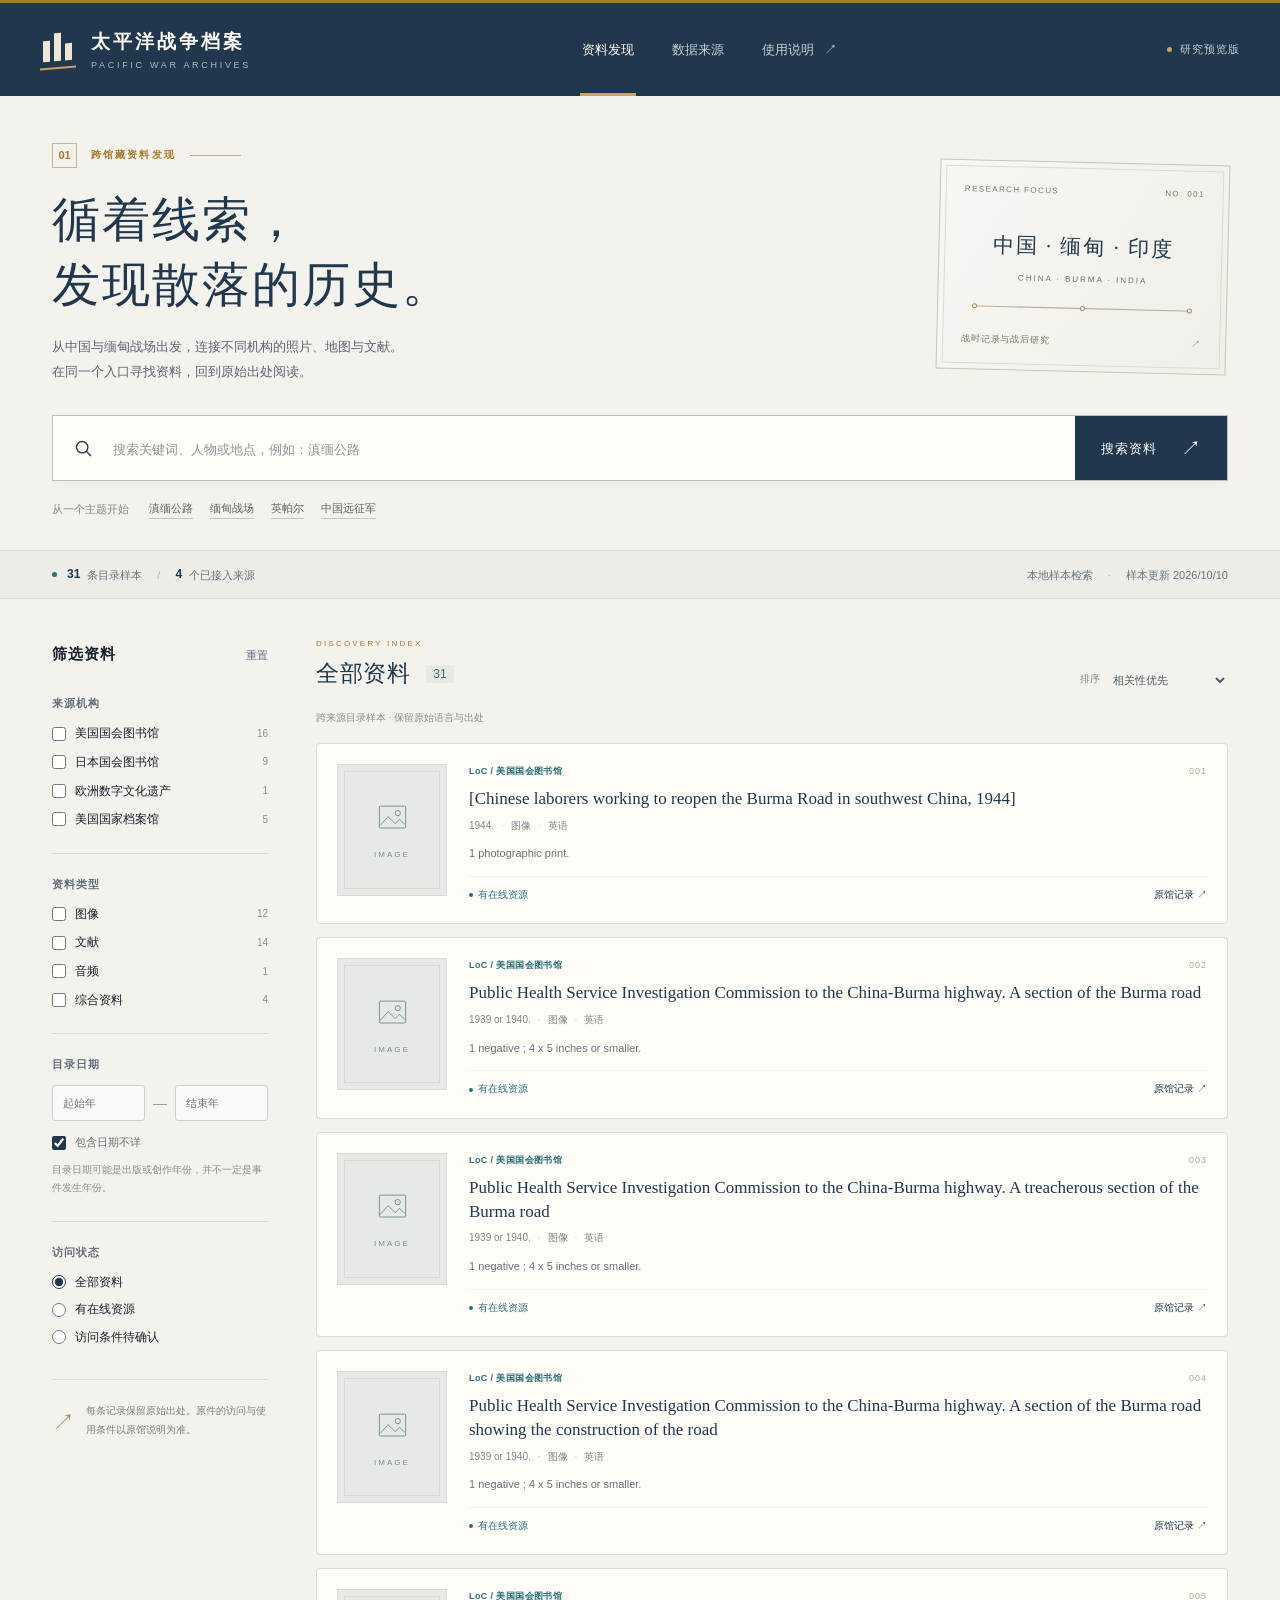
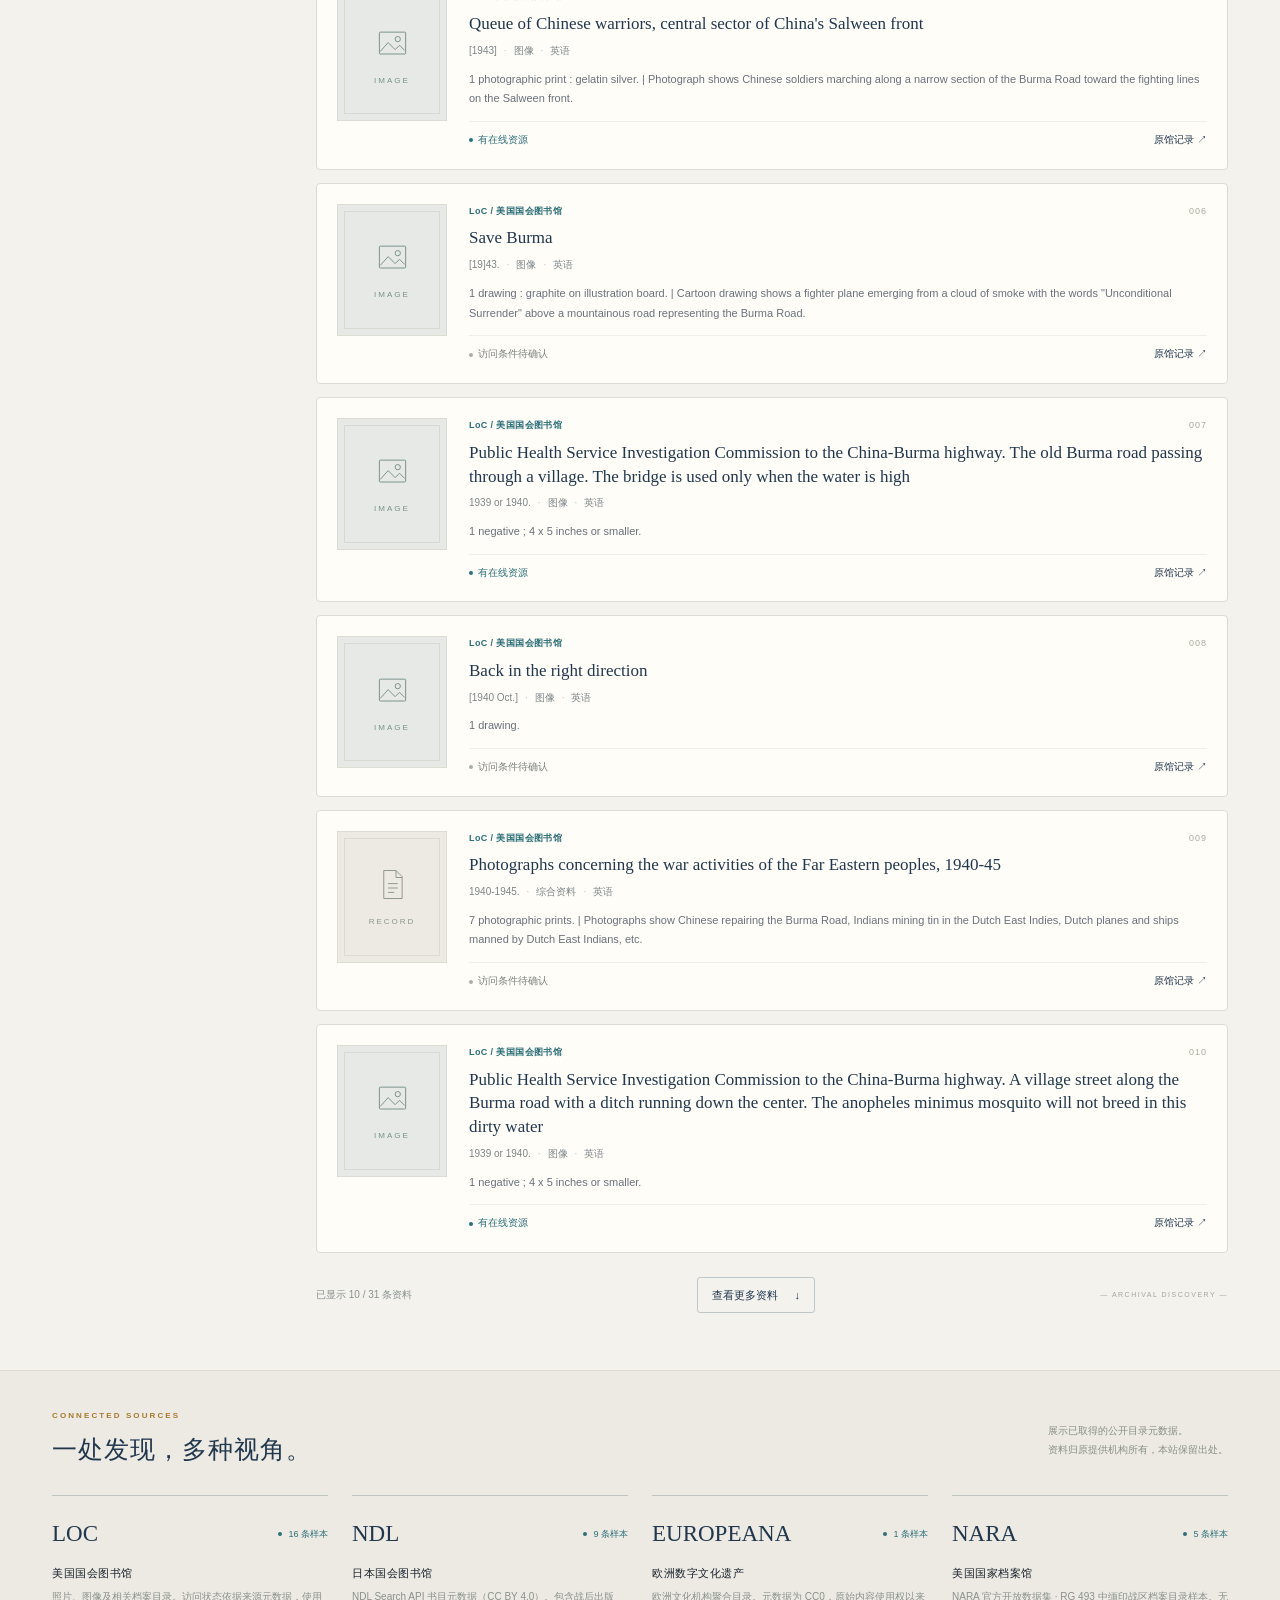
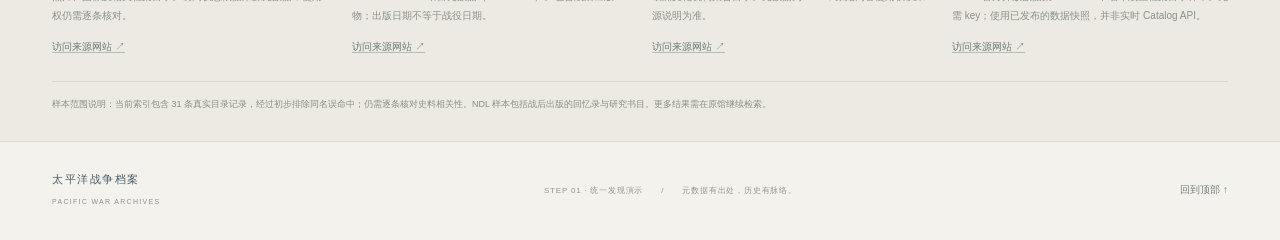
==== step1/site/index.html @ fc521e8d "Separate legacy step0 and unified discovery step1 apps" ====
<!doctype html>
<html lang="zh-CN">
<head>
  <meta charset="utf-8">
  <meta name="viewport" content="width=device-width, initial-scale=1">
  <meta name="color-scheme" content="light">
  <meta name="description" content="跨来源发现中国与缅甸战场的历史资料。检索真实目录样本，查看出处并前往原馆。">
  <meta name="referrer" content="no-referrer">
  <title>资料发现 · 太平洋战争档案</title>
  <link rel="icon" href="icon.svg" type="image/svg+xml">
  <link rel="stylesheet" href="styles.css">
  <script type="module" src="app.js"></script>
</head>
<body>
  <a class="skip-link" href="#results-heading">跳至检索结果</a>
  <header class="masthead">
    <div class="header-inner">
      <a class="brand" href="./" aria-label="太平洋战争档案首页">
        <span class="brand-mark" aria-hidden="true"><i></i><i></i><i></i></span>
        <span><strong>太平洋战争档案</strong><small>PACIFIC WAR ARCHIVES</small></span>
      </a>
      <nav aria-label="主导航">
        <a class="nav-active" href="#discover" aria-current="page">资料发现</a>
        <a href="#sources">数据来源</a>
        <button type="button" id="help-button">使用说明 <span aria-hidden="true">↗</span></button>
      </nav>
      <span class="edition"><span aria-hidden="true"></span>研究预览版</span>
    </div>
  </header>
  <main>
    <section class="intro wrap" id="discover" aria-labelledby="page-title">
      <div class="intro-top">
        <div class="intro-copy">
          <p class="eyebrow"><span class="section-number">01</span> 跨馆藏资料发现 <span class="eyebrow-line"></span></p>
          <h1 id="page-title">循着线索，<br>发现散落的历史。</h1>
          <p class="intro-description">从中国与缅甸战场出发，连接不同机构的照片、地图与文献。<br class="desktop-break">在同一个入口寻找资料，回到原始出处阅读。</p>
        </div>
        <div class="archive-note" aria-label="研究范围">
          <div class="note-top">RESEARCH FOCUS <span>NO. 001</span></div>
          <div class="note-title">中国 · 缅甸 · 印度</div>
          <div class="note-english">CHINA · BURMA · INDIA</div>
          <div class="note-rule"><span></span><span></span><span></span></div>
          <div class="note-bottom"><span>战时记录与战后研究</span><span aria-hidden="true">↗</span></div>
        </div>
      </div>
      <form class="search-form" id="search-form" role="search">
        <label class="sr-only" for="query">搜索资料</label>
        <span class="search-icon" aria-hidden="true"><svg viewBox="0 0 24 24"><circle cx="10.5" cy="10.5" r="6.5"/><path d="m15.5 15.5 5 5"/></svg></span>
        <input id="query" type="search" autocomplete="off" maxlength="240" placeholder="搜索关键词、人物或地点，例如：滇缅公路" aria-describedby="search-hint">
        <button class="primary-button" type="submit">搜索资料 <span aria-hidden="true">↗</span></button>
      </form>
      <div class="search-suggestions"><span id="search-hint">从一个主题开始</span><button type="button" data-query="滇缅公路">滇缅公路</button><button type="button" data-query="缅甸">缅甸战场</button><button type="button" data-query="英帕尔">英帕尔</button><button type="button" data-query="中国远征军">中国远征军</button></div>
    </section>
    <div class="collection-strip">
      <div class="wrap strip-inner"><p><span class="status-dot" aria-hidden="true"></span><strong id="sample-count">—</strong> 条目录样本 <span class="strip-divider">/</span> <strong id="source-count">—</strong> 个已接入来源</p><p class="strip-note">本地样本检索<span class="strip-divider">·</span><span id="updated-date">正在载入资料</span></p></div>
    </div>
    <section class="discovery-layout wrap" aria-label="资料检索">
      <button class="mobile-filter-button" id="filter-toggle" type="button" aria-expanded="false" aria-controls="filters">筛选资料 <span aria-hidden="true">＋</span></button>
      <aside class="filters" id="filters" aria-label="筛选资料">
        <div class="filter-heading"><h2>筛选资料</h2><button type="button" id="reset-filters">重置</button></div>
        <fieldset><legend>来源机构</legend><div id="source-filters" class="checkbox-list"></div></fieldset>
        <fieldset><legend>资料类型</legend><div id="type-filters" class="checkbox-list"></div></fieldset>
        <fieldset><legend>目录日期</legend><div class="year-range"><label><span class="sr-only">起始年份</span><input type="number" id="start-year" placeholder="起始年" min="1000" max="2100" aria-label="起始年份"></label><span aria-hidden="true">—</span><label><span class="sr-only">结束年份</span><input type="number" id="end-year" placeholder="结束年" min="1000" max="2100" aria-label="结束年份"></label></div><p id="date-error" class="field-error" role="alert" hidden></p><label class="check-row unknown-date"><input type="checkbox" id="unknown-dates" checked><span>包含日期不详</span></label><p class="filter-hint">目录日期可能是出版或创作年份，并不一定是事件发生年份。</p></fieldset>
        <fieldset><legend>访问状态</legend><label class="check-row"><input type="radio" name="access" value="all" checked><span>全部资料</span></label><label class="check-row"><input type="radio" name="access" value="online"><span>有在线资源</span></label><label class="check-row"><input type="radio" name="access" value="unverified"><span>访问条件待确认</span></label></fieldset>
        <div class="filter-footnote"><span aria-hidden="true">↗</span><p>每条记录保留原始出处。原件的访问与使用条件以原馆说明为准。</p></div>
      </aside>
      <div class="results-area">
        <div class="results-toolbar"><div><p class="small-label">DISCOVERY INDEX</p><h2 id="results-heading" tabindex="-1">全部资料 <span id="result-count">—</span></h2></div><label class="sort-control">排序<select id="sort"><option value="relevance">相关性优先</option><option value="newest">目录日期：由新到旧</option><option value="oldest">目录日期：由旧到新</option></select></label></div>
        <p class="expansion-note" id="expansion-note" hidden></p>
        <div id="active-filters" class="active-filters" aria-label="当前筛选条件"></div>
        <p class="results-context">跨来源目录样本 · 保留原始语言与出处</p>
        <p class="sr-only" id="result-announcement" aria-live="polite" aria-atomic="true"></p>
        <div id="results" class="results-list" aria-busy="true"><div class="loading-state"><span class="loading-line"></span><p>正在整理目录索引…</p></div></div>
        <div id="empty-state" class="empty-state" hidden><span class="empty-icon" aria-hidden="true">⌕</span><h3>暂时没有找到匹配的资料</h3><p>试试更宽泛的关键词，或减少筛选条件。<br>这里检索的是演示样本，不代表原馆没有相关资料。</p><button type="button" class="secondary-button" id="clear-all">清除搜索与筛选</button></div>
        <div id="error-state" class="empty-state" hidden><h3>目录样本暂时无法载入</h3><p>请使用项目的本地启动命令打开页面，并检查样本文件是否生成。</p><button type="button" class="secondary-button" id="retry-button">重新载入</button></div>
        <div class="results-bottom" id="results-bottom" hidden><span id="shown-count"></span><button type="button" id="load-more" class="secondary-button" hidden>查看更多资料 <span aria-hidden="true">↓</span></button><span class="index-end" aria-hidden="true">— ARCHIVAL DISCOVERY —</span></div>
      </div>
    </section>
    <section class="sources-section" id="sources" aria-labelledby="sources-heading"><div class="wrap"><div class="sources-title"><div><p class="eyebrow">CONNECTED SOURCES</p><h2 id="sources-heading">一处发现，多种视角。</h2></div><p>展示已取得的公开目录元数据。<br>资料归原提供机构所有，本站保留出处。</p></div><div id="source-cards" class="source-cards"></div><p id="scope-note" class="scope-note"></p></div></section>
  </main>
  <footer class="wrap footer"><div><strong>太平洋战争档案</strong><span>PACIFIC WAR ARCHIVES</span></div><p>STEP 01 · 统一发现演示 <span aria-hidden="true">/</span> 元数据有出处，历史有脉络。</p><a href="#discover">回到顶部 ↑</a></footer>
  <dialog id="detail-dialog" aria-labelledby="detail-title"><div class="dialog-top"><span>CATALOGUE RECORD <span class="dialog-divider">/</span> 资料详情</span><button type="button" class="icon-button" id="close-detail" aria-label="关闭资料详情">×</button></div><div id="detail-content" class="detail-content"></div></dialog>
  <dialog id="help-dialog" aria-labelledby="help-title"><div class="dialog-top"><span>RESEARCH GUIDE <span class="dialog-divider">/</span> 使用说明</span><button type="button" class="icon-button" id="close-help" aria-label="关闭使用说明">×</button></div><div class="detail-content help-content"><p class="eyebrow">从关键词到原始出处</p><h2 id="help-title">如何使用资料发现</h2><ol><li><strong>输入线索</strong><p>搜索标题、地点或人物。预设主题支持中英日检索词扩展，具体使用的词会显示在结果上方。</p></li><li><strong>缩小范围</strong><p>组合选择来源、资料类型、目录日期与访问状态。日期筛选针对目录记录，不自动判断战役发生年份。</p></li><li><strong>核对原始出处</strong><p>打开记录查看原始描述，再前往原馆确认内容、访问条件和使用许可。</p></li></ol><div class="detail-note">当前搜索本地已导入的真实样本，不是全馆藏实时检索。关键词命中不等于史料相关性已经确认；书目记录也不等于在线全文。</div></div></dialog>
  <noscript><div class="noscript-note">请启用 JavaScript 以检索本地目录样本。</div></noscript>
</body>
</html>
---- step1/site/styles.css ----
:root{--paper:#f4f2ed;--surface:#fffdf8;--ink:#17202a;--muted:#627081;--navy:#21374d;--navy-deep:#192c3d;--brass:#a8792e;--teal:#2b6f78;--line:#d8dee5;--warm-line:#dedbd3;--soft:#eae7df;--serif:"Iowan Old Style","Palatino Linotype","Noto Serif SC","Songti SC",Georgia,serif;--sans:"Avenir Next","Segoe UI","PingFang SC","Noto Sans SC",sans-serif}
*{box-sizing:border-box}html{scroll-behavior:smooth;scroll-padding-top:30px}body{margin:0;background:var(--paper);color:var(--ink);font:14px/1.65 var(--sans);-webkit-font-smoothing:antialiased}button,input,select{font:inherit}button,a,input,select{-webkit-tap-highlight-color:transparent}button{cursor:pointer}a{color:inherit}button:disabled{cursor:wait;opacity:.6}button{border:0}a,button,input,select{outline-offset:4px}a:focus-visible,button:focus-visible,input:focus-visible,select:focus-visible{outline:2px solid var(--teal)}[hidden]{display:none!important}.wrap{width:min(1200px,calc(100% - 104px));margin-inline:auto}.sr-only{position:absolute;width:1px;height:1px;padding:0;margin:-1px;overflow:hidden;clip:rect(0,0,0,0);white-space:nowrap;border:0}.skip-link{position:fixed;top:-80px;left:20px;z-index:100;padding:12px;background:var(--surface)}.skip-link:focus{top:10px}
.masthead{background:var(--navy);color:var(--surface);border-top:3px solid var(--brass)}.header-inner{min-height:93px;width:min(1360px,calc(100% - 80px));margin:auto;display:flex;align-items:center;justify-content:space-between;gap:40px}.brand{display:flex;align-items:center;gap:15px;text-decoration:none;flex-shrink:0}.brand strong{font-size:19px;letter-spacing:3px;font-weight:600;display:block}.brand small{font-size:9px;letter-spacing:2.7px;display:block;opacity:.65;margin-top:1px}.brand-mark{width:36px;height:38px;display:flex;align-items:flex-end;gap:4px;border-bottom:2px solid #c9a162;padding:0 3px 6px;transform:skewY(-5deg)}.brand-mark i{width:7px;background:#eee7d8;height:21px}.brand-mark i:nth-child(2){height:28px}.brand-mark i:last-child{height:17px}nav{display:flex;gap:34px;height:93px;align-items:center}nav a,nav button{background:none;text-decoration:none;color:#c6ced5;height:100%;display:flex;align-items:center;gap:10px;font-size:13px;position:relative;padding:0 2px}nav a:hover,nav button:hover{color:white}nav .nav-active{color:#fff8e9}nav .nav-active:after{position:absolute;bottom:0;left:0;right:0;height:3px;background:#c7a36c;content:""}.edition{font-size:11px;color:#c4cdd3;letter-spacing:1px;display:flex;align-items:center;gap:8px}.edition>span{width:5px;height:5px;border-radius:50%;background:#c7a36c}
.intro{padding-top:47px;padding-bottom:31px}.intro-top{display:grid;grid-template-columns:1fr 290px;gap:64px;align-items:center}.eyebrow{color:var(--brass);font-size:10px;font-weight:600;letter-spacing:2.1px;margin:0 0 20px;display:flex;align-items:center;gap:14px}.section-number{font-size:11px;letter-spacing:0;border:1px solid #c5b591;width:25px;height:25px;display:grid;place-items:center}.eyebrow-line{width:51px;height:1px;background:#bbae90}h1{font-family:var(--serif);font-weight:500;font-size:48px;line-height:1.35;letter-spacing:2px;color:var(--navy);margin:0 0 16px}.intro-description{color:#596674;font-size:13px;line-height:1.95;margin:0}.archive-note{border:1px solid #c8c4b9;padding:22px 24px;background:linear-gradient(120deg,rgba(255,255,255,.34),rgba(234,231,223,.3));position:relative;transform:rotate(1.4deg);margin-top:7px}.archive-note:after{content:"";position:absolute;inset:5px;border:1px solid #ded9cf;pointer-events:none}.note-top,.note-bottom{display:flex;justify-content:space-between;gap:16px;color:#7c7669;font-size:8px;letter-spacing:1.4px}.note-title{font-family:var(--serif);font-size:21px;color:var(--navy);text-align:center;letter-spacing:2px;margin-top:32px}.note-english{text-align:center;font-size:8px;letter-spacing:2px;color:var(--muted);margin-top:8px}.note-rule{display:flex;justify-content:space-between;align-items:center;margin:22px 10px 25px;height:1px;background:#b9ae93}.note-rule span{width:5px;height:5px;border-radius:50%;background:var(--paper);border:1px solid #a68b5f}.note-bottom{letter-spacing:.8px;font-size:9px}
.search-form{display:flex;align-items:center;background:var(--surface);border:1px solid #b8bfc3;box-shadow:0 4px 10px #21374d05;margin-top:31px;min-height:66px;position:relative}.search-form:focus-within{border-color:var(--teal);box-shadow:0 0 0 2px #2b6f781a}.search-icon{width:60px;display:grid;place-items:center;color:var(--navy);flex-shrink:0}.search-icon svg{width:21px;fill:none;stroke:currentColor;stroke-width:1.5}.search-form input{min-width:0;flex:1;border:none;background:none;outline:none!important;height:64px;font-size:15px;color:var(--navy);padding:0 12px 0 0}.search-form input::placeholder{color:#8c9399;font-size:13px}.primary-button{background:var(--navy);color:white;align-self:stretch;min-width:152px;display:flex;justify-content:center;gap:24px;align-items:center;font-size:13px;letter-spacing:1px}.primary-button:hover{background:#2b4a62}.primary-button>span{font-size:20px;font-weight:300}.search-suggestions{display:flex;align-items:center;gap:17px;flex-wrap:wrap;margin-top:17px;font-size:11px}.search-suggestions>span{color:#83877e;margin-right:3px}.search-suggestions button{padding:1px 0;background:none;color:#5d665f;border-bottom:1px solid #c4c7be}.search-suggestions button:hover{color:var(--navy);border-color:var(--brass)}.collection-strip{border-block:1px solid var(--warm-line);background:#eeece6}.strip-inner{display:flex;justify-content:space-between;gap:24px;align-items:center;min-height:47px;color:#69747d;font-size:11px}.strip-inner p{margin:0;display:flex;align-items:center;gap:7px}.strip-inner strong{color:var(--navy);font-size:12px;font-weight:600}.strip-divider{opacity:.45;margin-inline:8px}.status-dot{height:5px;width:5px;border-radius:50%;background:var(--teal);margin-right:3px}
.discovery-layout{display:grid;grid-template-columns:216px minmax(0,1fr);gap:48px;padding-top:38px;padding-bottom:57px;align-items:start}.filter-heading{display:flex;justify-content:space-between;align-items:center;margin:5px 0 27px}.filter-heading h2{font-size:15px;letter-spacing:1px;font-weight:600;margin:0}.filter-heading button{font-size:11px;color:var(--muted);background:none;padding:3px 0}.filter-heading button:hover{color:var(--navy);text-decoration:underline}fieldset{border:0;padding:0 0 24px;margin:0 0 21px;border-bottom:1px solid var(--warm-line);min-width:0}legend{font-size:11px;letter-spacing:1px;color:#646f7a;font-weight:600;padding:0 0 12px}.checkbox-list{display:grid;gap:10px}.check-row{display:flex;align-items:center;gap:9px;font-size:12px;cursor:pointer;line-height:1.55;margin:0 0 9px}.checkbox-list .check-row{margin:0}.check-row input{accent-color:var(--navy);width:14px;height:14px;flex-shrink:0;margin:0}.check-row>span:not(.facet-count){flex:1}.facet-count{font-size:10px;color:#84909a;font-variant-numeric:tabular-nums}.year-range{display:flex;align-items:center;gap:8px;color:#9a9d9b}.year-range label{min-width:0;flex:1}.year-range input{width:100%;border:1px solid #cbd0d2;background:#faf9f5;border-radius:3px;padding:8px 5px 8px 10px;font-size:11px;color:var(--navy);appearance:textfield}.year-range input::-webkit-inner-spin-button{appearance:none}.filter-hint{font-size:10px;color:#8a8e8d;line-height:1.8;margin:9px 0 0}.unknown-date{margin-top:13px;font-size:11px;color:#63717a}.field-error{color:#a24233;font-size:11px;margin:7px 0}.filter-footnote{display:flex;gap:11px;align-items:start;color:#7a827e;font-size:10px;line-height:1.9}.filter-footnote>span{font-size:23px;color:#a59476}.filter-footnote p{margin:0}.mobile-filter-button{display:none}.results-toolbar{display:flex;justify-content:space-between;align-items:end;gap:20px;margin-bottom:17px}.small-label{font-size:8px;letter-spacing:2.2px;color:var(--brass);margin:0 0 4px}.results-toolbar h2{font-size:23px;font-family:var(--serif);font-weight:500;letter-spacing:.7px;color:var(--navy);margin:0}.results-toolbar h2 span{font-size:12px;background:#e6e9e6;color:#4d6263;border-radius:3px;padding:2px 7px;margin-left:9px;font-family:var(--sans);vertical-align:middle;letter-spacing:0}.sort-control{display:flex;align-items:center;gap:9px;color:#7f8587;font-size:10px;white-space:nowrap;padding-bottom:3px}.sort-control select{background:transparent;border:0;color:#4d5c6a;font-size:11px;max-width:175px;padding:3px 0}.results-context{margin:0 0 17px;font-size:10px;color:#878d8e}.expansion-note{background:#e8eeeb;color:#486763;padding:9px 12px;font-size:11px;border-left:2px solid #69897c;margin:2px 0 13px;overflow-wrap:anywhere}.active-filters{display:flex;gap:7px;flex-wrap:wrap;margin:0}.active-filters:not(:empty){margin-bottom:13px}.filter-chip{display:flex;align-items:center;gap:8px;background:#e6e9e6;color:#4c6766;border:1px solid #d3ded7;font-size:10px;padding:3px 8px;border-radius:3px}.filter-chip:hover{border-color:var(--teal)}
.results-list{display:grid;gap:13px}.record-card{display:grid;grid-template-columns:110px minmax(0,1fr);gap:22px;border:1px solid var(--warm-line);background:var(--surface);padding:20px;transition:border-color .15s,box-shadow .15s;border-radius:4px}.record-card:hover{border-color:#aeb9bd;box-shadow:0 3px 12px #21374d07}.record-visual{height:132px;width:110px;background:#eceae3;position:relative;display:flex;flex-direction:column;align-items:center;justify-content:center;gap:11px;color:#8d968e;border:1px solid #dddcd3;align-self:start;overflow:hidden}.record-visual:before{content:"";position:absolute;inset:6px;border:1px solid #cbcfc58a;pointer-events:none}.record-visual svg{width:35px;height:39px;stroke:currentColor;stroke-width:1.1;fill:none}.record-visual span{font-size:8px;letter-spacing:2px}.record-visual.photo{background:#e6e9e6;color:#78918c}.record-visual.sound{background:#ece5d8;color:#9d8a66}.record-visual.map{background:#e7e8df;color:#89936c}.record-top{display:flex;justify-content:space-between;align-items:center;gap:12px;font-size:9px;margin-bottom:8px}.record-source{color:var(--teal);font-weight:600;letter-spacing:.4px}.record-number{color:#aaa99d;letter-spacing:1px;font-variant-numeric:tabular-nums;font-size:9px}.record-title{font-size:17px;font-family:var(--serif);line-height:1.4;color:var(--navy);font-weight:500;margin:0 0 7px;overflow-wrap:anywhere}.record-title button{color:inherit;background:none;text-align:left;padding:0;font:inherit;line-height:inherit}.record-title button:hover{text-decoration:underline;text-decoration-color:#c6aa74;text-underline-offset:4px}.record-meta{display:flex;flex-wrap:wrap;gap:7px;align-items:center;color:#7d8588;font-size:10px}.record-meta .meta-dot{opacity:.45}.record-description{font-size:11px;color:#69717b;line-height:1.8;margin:10px 0 12px;display:-webkit-box;-webkit-line-clamp:2;-webkit-box-orient:vertical;overflow:hidden;overflow-wrap:anywhere}.record-bottom{display:flex;justify-content:space-between;align-items:center;gap:12px;border-top:1px solid #efeee8;padding-top:10px;font-size:10px}.access-badge{display:flex;align-items:center;gap:5px;color:#7c827d}.access-badge:before{width:4px;height:4px;border-radius:50%;background:#a9afa8;content:""}.access-badge.online{color:var(--teal)}.access-badge.online:before{background:var(--teal)}.record-link{color:var(--navy);text-decoration:none;font-size:10px;white-space:nowrap}.record-link span{color:var(--brass);font-size:15px;margin-left:9px}.record-link:hover{text-decoration:underline}.results-bottom{display:flex;align-items:center;justify-content:space-between;gap:14px;margin-top:24px;color:#88928f;font-size:10px}.index-end{font-size:7px;letter-spacing:1.5px;color:#a2a69d}.secondary-button{border:1px solid #bec7c9;background:transparent;color:var(--navy);padding:8px 14px;font-size:11px;border-radius:3px}.secondary-button:hover{background:#e9ede8}.secondary-button span{margin-left:13px}.empty-state{text-align:center;padding:60px 16px;background:#eeede7;border:1px dashed #c5cac4;border-radius:4px}.empty-state h3{color:var(--navy);font-weight:500;font-size:18px;margin:10px 0}.empty-state p{font-size:12px;color:#7b8487;margin:0 0 22px;line-height:1.9}.empty-icon{font-size:48px;color:#aeb7ac}.loading-state{padding:70px 20px;text-align:center;color:#8b9292;font-size:12px;border:1px solid var(--warm-line)}.loading-line{display:block;width:80px;height:2px;background:var(--brass);margin:0 auto 15px;animation:breathe 1.2s infinite alternate}@keyframes breathe{to{opacity:.3;width:30px}}
.sources-section{background:#eceae3;border-block:1px solid var(--warm-line);padding:38px 0 29px}.sources-title{display:flex;align-items:center;justify-content:space-between;gap:30px}.sources-title .eyebrow{font-size:8px;margin-bottom:7px}.sources-title h2{font-family:var(--serif);font-size:25px;font-weight:500;letter-spacing:1px;color:var(--navy);margin:0}.sources-title>p{font-size:10px;color:#899087;line-height:1.9;margin:0}.source-cards{display:grid;grid-template-columns:repeat(4,minmax(0,1fr));gap:24px;margin-top:25px}.source-card{padding:19px 0;border-top:1px solid #bdc6c2}.source-card-heading{display:flex;align-items:center;justify-content:space-between;gap:12px}.source-abbr{font-family:var(--serif);font-size:23px;font-weight:500;color:var(--navy)}.source-state{font-size:9px;color:var(--teal);display:flex;align-items:center;gap:6px}.source-state:before{content:"";width:4px;height:4px;border-radius:50%;background:var(--teal)}.source-state.unavailable{color:#927751}.source-state.unavailable:before{background:#927751}.source-card h3{font-size:11px;font-weight:500;letter-spacing:.5px;margin:11px 0 5px}.source-card p{color:#8a918c;font-size:10px;line-height:1.9;margin:0 0 9px}.source-card a{font-size:10px;color:#6b7c79;text-decoration:none;border-bottom:1px solid #b3bdb6}.scope-note{font-size:9px;color:#898f87;border-top:1px solid #d5d7cd;padding-top:14px;margin:4px 0 0;line-height:1.8}.footer{min-height:98px;display:flex;justify-content:space-between;gap:20px;align-items:center}.footer strong{font-size:11px;font-weight:500;letter-spacing:1.5px;color:#485b68;display:block}.footer>div>span{font-size:7px;letter-spacing:1.3px;color:#8b9293}.footer p{font-size:8px;color:#94978d;letter-spacing:.8px}.footer p>span{margin-inline:15px}.footer>a{font-size:10px;color:#74827e;text-decoration:none}
dialog{padding:0;border:1px solid #cbd0c9;border-radius:7px;width:min(740px,calc(100% - 32px));max-height:90dvh;background:var(--surface);color:var(--ink);box-shadow:0 20px 90px #14283940}dialog::backdrop{background:#1525369c;backdrop-filter:blur(3px)}.dialog-top{padding:13px 26px;display:flex;align-items:center;justify-content:space-between;gap:20px;border-bottom:1px solid var(--line);font-size:9px;letter-spacing:1px;color:#74838a;position:sticky;top:0;background:var(--surface);z-index:2}.dialog-divider{margin-inline:10px;color:#b6b3a7}.icon-button{font-size:28px;font-weight:300;line-height:1;color:#6a777a;background:none;width:35px;height:35px;padding:0;border-radius:3px}.icon-button:hover{background:var(--soft)}.detail-content{padding:29px 32px 32px}.detail-content .eyebrow{font-size:9px;margin-bottom:13px}.detail-content h2{font-family:var(--serif);font-size:28px;font-weight:500;line-height:1.45;color:var(--navy);margin:0 0 25px;overflow-wrap:anywhere}.detail-description{white-space:pre-wrap;overflow-wrap:anywhere;font-size:13px;color:#5a6974;line-height:1.9;margin-bottom:26px}.detail-grid{display:grid;grid-template-columns:1fr 1fr;gap:18px 24px;margin:0 0 24px}.detail-grid>div{border-top:1px solid var(--line);padding-top:10px;min-width:0}.detail-grid dt{font-size:10px;color:#909894;margin-bottom:6px}.detail-grid dd{margin:0;color:#4b5d69;font-size:12px;overflow-wrap:anywhere;white-space:pre-line}.detail-note{border-left:2px solid #b2a177;background:#efeee7;padding:12px 16px;color:#7a807b;font-size:11px;line-height:1.9;margin:20px 0}.detail-links{display:flex;gap:14px;align-items:center;margin-top:23px;flex-wrap:wrap}.detail-links .primary-button{padding:12px 22px;text-decoration:none;min-width:0;gap:24px;border-radius:3px}.detail-links .secondary-button{text-decoration:none;padding:12px 16px}.help-content ol{padding-left:23px}.help-content li{padding-left:7px;margin:20px 0;color:var(--brass)}.help-content li strong{color:var(--navy);font-weight:500;font-size:14px}.help-content li p{font-size:12px;color:#6e7a82}.noscript-note{padding:30px;text-align:center;background:#f5deaf;color:var(--ink)}
@media(min-width:1500px){.intro-top{grid-template-columns:1fr 320px}.archive-note{margin-right:18px}.intro{padding-top:55px;padding-bottom:34px}h1{font-size:53px}}
@media(max-width:1000px){.source-cards{grid-template-columns:repeat(2,minmax(0,1fr))}.wrap{width:calc(100% - 56px)}.header-inner{width:calc(100% - 48px);gap:22px}.edition{display:none}nav{gap:23px}.intro-top{grid-template-columns:1fr 235px;gap:30px}h1{font-size:42px}.archive-note{padding:19px 18px}.note-title{font-size:17px}.note-top{font-size:7px}.discovery-layout{grid-template-columns:190px minmax(0,1fr);gap:28px}.record-card{grid-template-columns:85px minmax(0,1fr);padding:17px;gap:16px}.record-visual{width:85px;height:115px}.record-title{font-size:16px}.record-bottom{align-items:start}.footer p{display:none}}
@media(max-width:700px){.wrap{width:calc(100% - 36px)}.header-inner{width:calc(100% - 36px);min-height:74px;gap:15px}.brand{gap:10px}.brand strong{font-size:15px;letter-spacing:2px}.brand small{font-size:6px;letter-spacing:2px}.brand-mark{width:26px;height:29px;gap:3px;padding-inline:1px}.brand-mark i{width:5px;height:17px}.brand-mark i:nth-child(2){height:23px}.brand-mark i:last-child{height:13px}nav{height:74px;gap:15px}nav a,nav button{font-size:11px}nav>a:first-child{display:none}nav button>span{display:none}.intro{padding-top:30px;padding-bottom:24px}.intro-top{display:block}.archive-note{display:none}.eyebrow{font-size:9px;margin-bottom:15px;gap:10px}.section-number{height:22px;width:22px;font-size:9px}h1{font-size:37px;line-height:1.4;letter-spacing:1px;margin-bottom:15px}.intro-description{font-size:12px;max-width:340px}.desktop-break{display:none}.search-form{margin-top:24px;min-height:56px}.search-icon{width:39px}.search-icon svg{width:18px}.search-form input{height:54px;font-size:14px}.search-form input::placeholder{font-size:11px}.primary-button{min-width:89px;gap:9px;font-size:11px;letter-spacing:0}.primary-button>span{font-size:16px}.search-suggestions{gap:14px 15px;font-size:10px;line-height:1.5;margin-top:15px}.search-suggestions>span{width:100%;margin:0;font-size:9px}.strip-inner{min-height:54px;align-items:start;justify-content:center;flex-direction:column;gap:2px;padding-block:9px;font-size:10px}.strip-inner .strip-note{font-size:8px;margin-left:15px}.strip-divider{margin-inline:4px}.discovery-layout{display:block;padding-top:24px;padding-bottom:32px}.mobile-filter-button{display:flex;justify-content:space-between;align-items:center;width:100%;padding:12px 15px;background:#e8e8e0;color:var(--navy);border:1px solid #d6dbd3;border-radius:3px;margin-bottom:23px;font-size:12px}.mobile-filter-button>span{font-size:17px;color:#70847c}.filters{display:none;background:#efeee8;padding:20px 17px 2px;border:1px solid var(--warm-line);border-radius:3px;margin-top:-14px;margin-bottom:23px}.filters.is-open{display:block}.filter-heading{margin-bottom:20px}.checkbox-list{grid-template-columns:1fr 1fr;column-gap:20px}.check-row{font-size:11px}fieldset{padding-bottom:18px;margin-bottom:18px}.year-range{max-width:300px}.filter-footnote{margin-bottom:20px}.results-toolbar{gap:8px}.results-toolbar h2{font-size:21px}.sort-control{font-size:9px;gap:3px;max-width:155px}.sort-control select{font-size:10px;max-width:133px}.results-context{font-size:9px}.record-card{grid-template-columns:57px minmax(0,1fr);gap:13px;padding:15px 13px}.record-visual{width:57px;height:81px;gap:6px}.record-visual:before{inset:4px}.record-visual svg{width:25px;height:29px}.record-visual span{font-size:6px;letter-spacing:1px}.record-top{font-size:8px;gap:8px;margin-bottom:7px}.record-number{font-size:7px}.record-title{font-size:15px;line-height:1.45}.record-meta{font-size:9px;gap:5px}.record-description{font-size:10px;line-height:1.8;margin:8px 0 10px;-webkit-line-clamp:3}.record-bottom{gap:6px;font-size:8px;flex-wrap:wrap}.record-link{font-size:9px}.record-link span{margin-left:4px}.access-badge{font-size:8px}.results-bottom{font-size:9px;flex-wrap:wrap}.index-end{display:none}.sources-section{padding:29px 0 20px}.sources-title{display:block}.sources-title h2{font-size:23px}.sources-title>p{margin-top:12px;font-size:10px}.source-cards{grid-template-columns:1fr;gap:0;margin-top:21px}.source-card{padding:17px 0}.source-card-heading{max-width:none}.source-abbr{font-size:20px}.source-card p{max-width:400px}.scope-note{font-size:9px}.footer{min-height:85px}.footer strong{font-size:10px}.footer>a{font-size:9px}.dialog-top{padding:10px 17px;font-size:8px}.detail-content{padding:22px 21px 26px}.detail-content h2{font-size:23px}.detail-grid{gap:16px}.detail-grid dd{font-size:11px}.detail-description{font-size:12px}.detail-links .primary-button{padding:12px 17px}}
@media(prefers-reduced-motion:reduce){html{scroll-behavior:auto}*,*:before,*:after{animation:none!important;transition:none!important}}

.record-context{font-size:10px;color:var(--teal);line-height:1.7;margin:8px 0;overflow-wrap:anywhere}
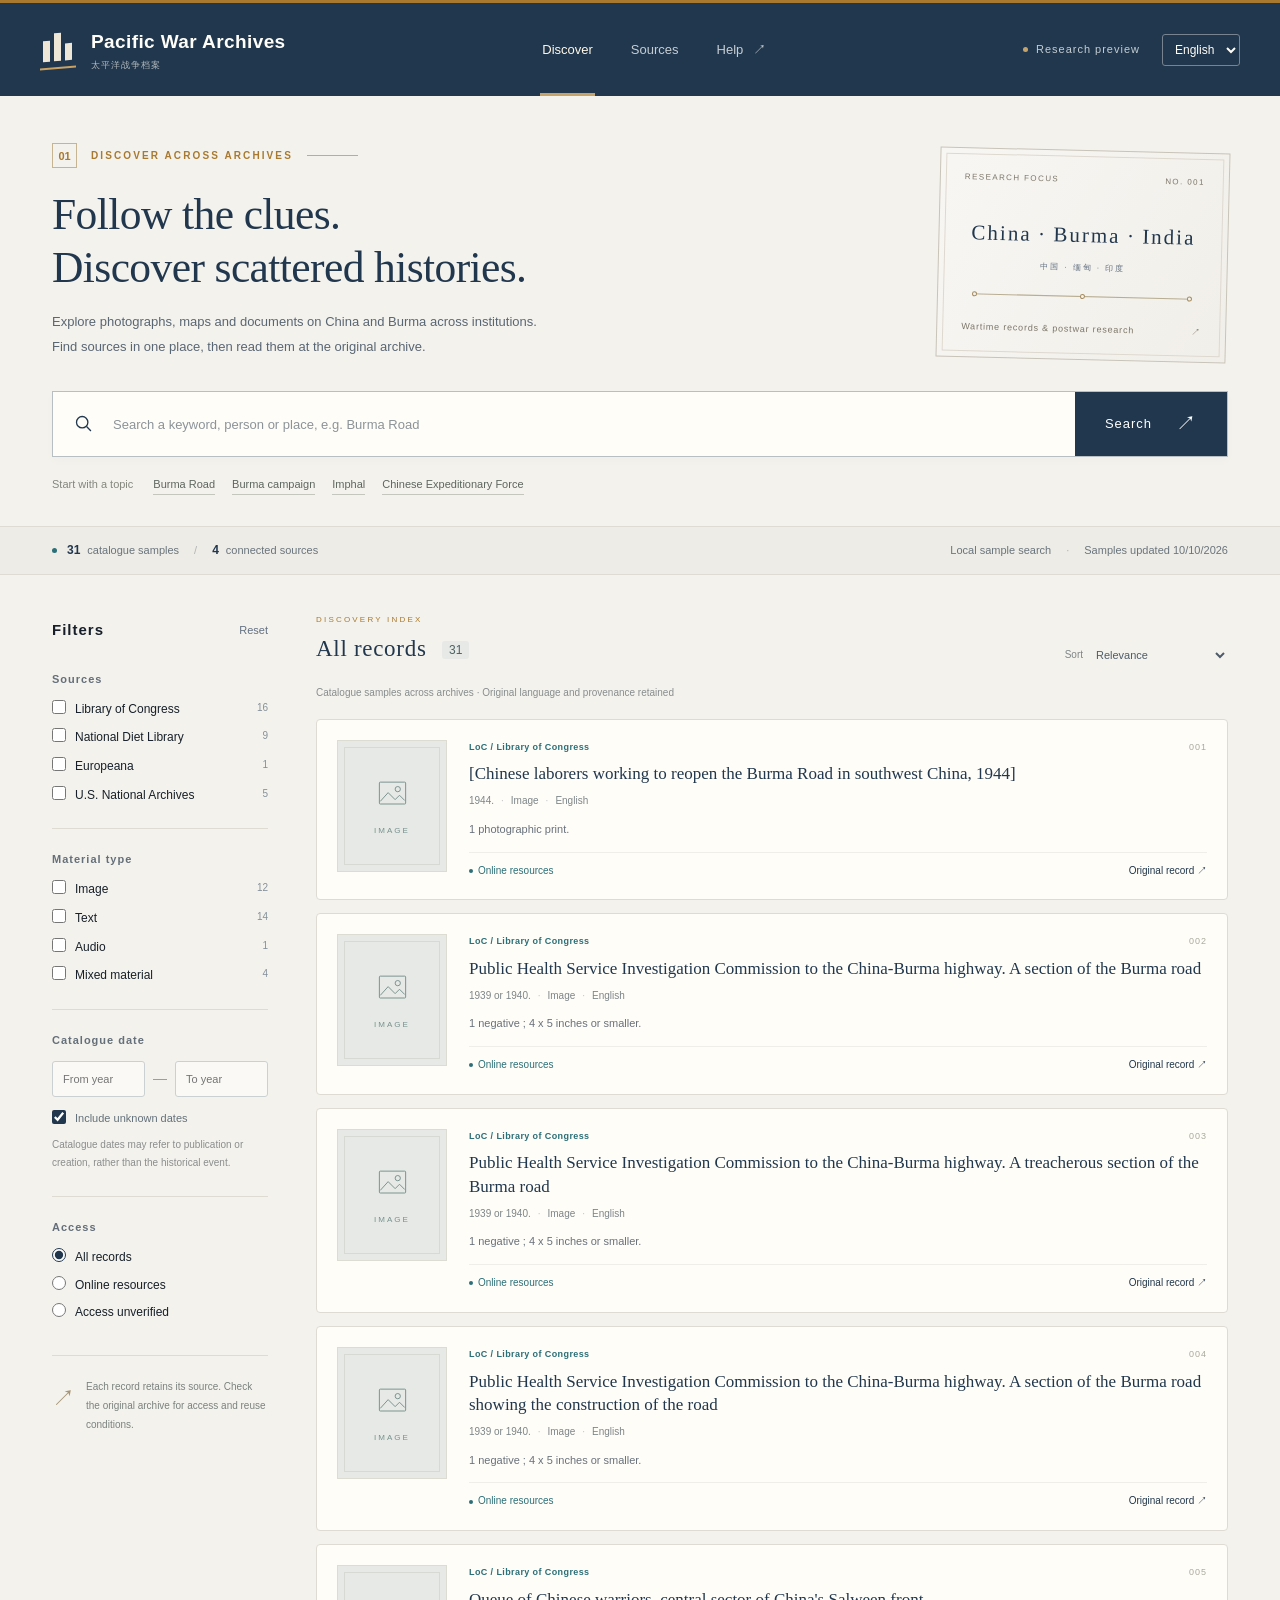
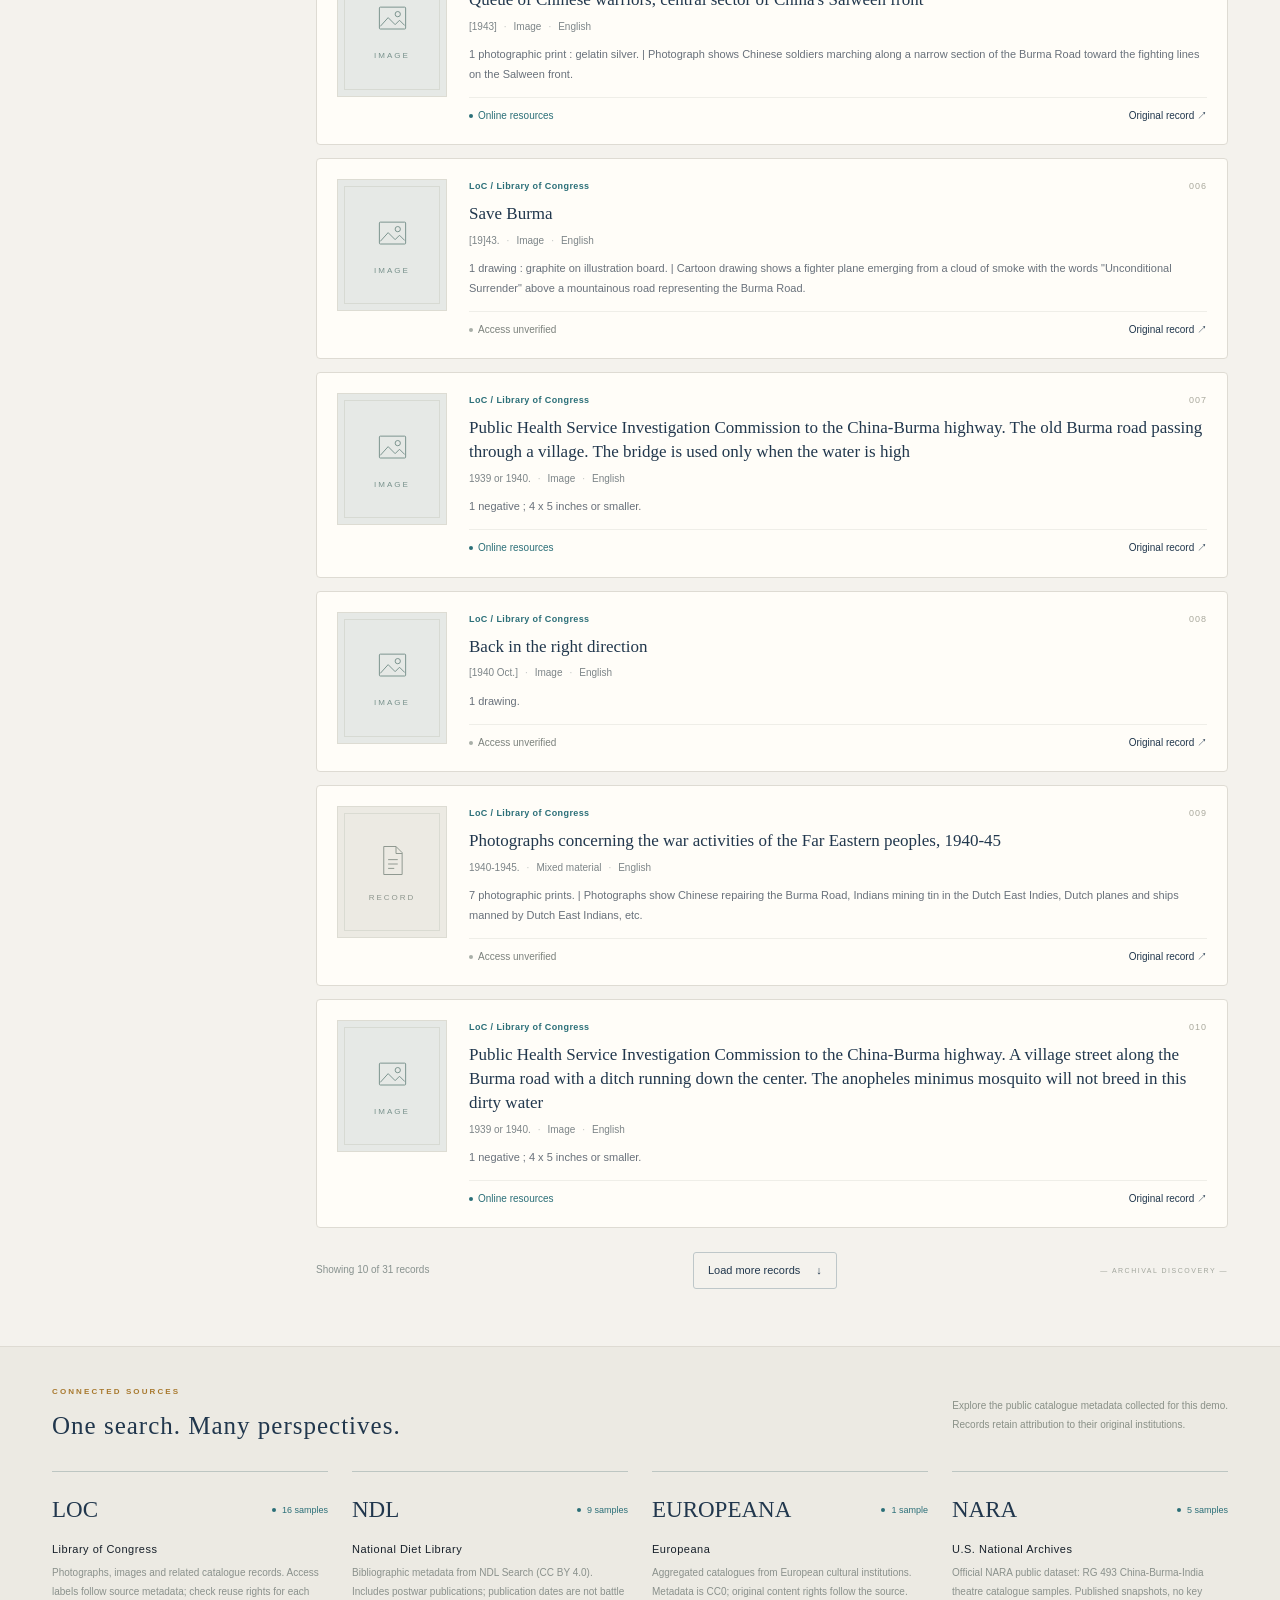
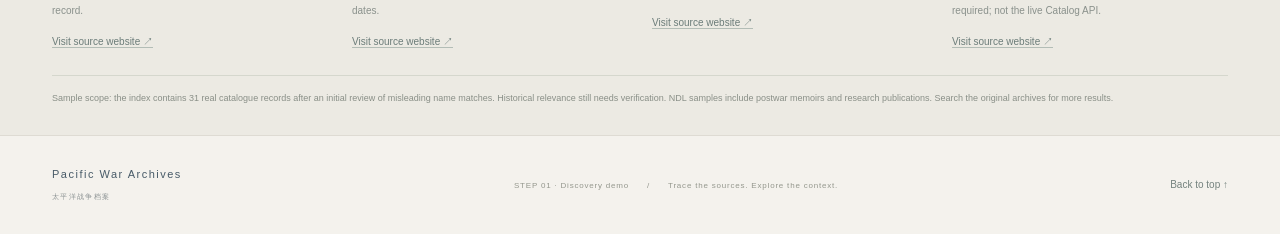
==== commit fa5a981b: "Add bilingual discovery UI and archive keyword test commands" ====
--- a/step1/site/index.html
+++ b/step1/site/index.html
@@ -24,7 +24,7 @@
         <a href="#sources">数据来源</a>
         <button type="button" id="help-button">使用说明 <span aria-hidden="true">↗</span></button>
       </nav>
-      <span class="edition"><span aria-hidden="true"></span>研究预览版</span>
+      <div class="header-tools"><span class="edition"><span aria-hidden="true"></span>研究预览版</span><label class="language-control"><span class="sr-only">界面语言</span><select id="language" aria-label="界面语言"><option value="en" lang="en">English</option><option value="zh-CN" lang="zh-CN">中文</option></select></label></div>
     </div>
   </header>
   <main>
@@ -49,7 +49,7 @@
         <input id="query" type="search" autocomplete="off" maxlength="240" placeholder="搜索关键词、人物或地点，例如：滇缅公路" aria-describedby="search-hint">
         <button class="primary-button" type="submit">搜索资料 <span aria-hidden="true">↗</span></button>
       </form>
-      <div class="search-suggestions"><span id="search-hint">从一个主题开始</span><button type="button" data-query="滇缅公路">滇缅公路</button><button type="button" data-query="缅甸">缅甸战场</button><button type="button" data-query="英帕尔">英帕尔</button><button type="button" data-query="中国远征军">中国远征军</button></div>
+      <div class="search-suggestions"><span id="search-hint">从一个主题开始</span><button type="button" data-query="滇缅公路" data-query-en="Burma Road">滇缅公路</button><button type="button" data-query="缅甸" data-query-en="Burma">缅甸战场</button><button type="button" data-query="英帕尔" data-query-en="Imphal">英帕尔</button><button type="button" data-query="中国远征军" data-query-en="Chinese Expeditionary Force">中国远征军</button></div>
     </section>
     <div class="collection-strip">
       <div class="wrap strip-inner"><p><span class="status-dot" aria-hidden="true"></span><strong id="sample-count">—</strong> 条目录样本 <span class="strip-divider">/</span> <strong id="source-count">—</strong> 个已接入来源</p><p class="strip-note">本地样本检索<span class="strip-divider">·</span><span id="updated-date">正在载入资料</span></p></div>
@@ -81,6 +81,6 @@
   <footer class="wrap footer"><div><strong>太平洋战争档案</strong><span>PACIFIC WAR ARCHIVES</span></div><p>STEP 01 · 统一发现演示 <span aria-hidden="true">/</span> 元数据有出处，历史有脉络。</p><a href="#discover">回到顶部 ↑</a></footer>
   <dialog id="detail-dialog" aria-labelledby="detail-title"><div class="dialog-top"><span>CATALOGUE RECORD <span class="dialog-divider">/</span> 资料详情</span><button type="button" class="icon-button" id="close-detail" aria-label="关闭资料详情">×</button></div><div id="detail-content" class="detail-content"></div></dialog>
   <dialog id="help-dialog" aria-labelledby="help-title"><div class="dialog-top"><span>RESEARCH GUIDE <span class="dialog-divider">/</span> 使用说明</span><button type="button" class="icon-button" id="close-help" aria-label="关闭使用说明">×</button></div><div class="detail-content help-content"><p class="eyebrow">从关键词到原始出处</p><h2 id="help-title">如何使用资料发现</h2><ol><li><strong>输入线索</strong><p>搜索标题、地点或人物。预设主题支持中英日检索词扩展，具体使用的词会显示在结果上方。</p></li><li><strong>缩小范围</strong><p>组合选择来源、资料类型、目录日期与访问状态。日期筛选针对目录记录，不自动判断战役发生年份。</p></li><li><strong>核对原始出处</strong><p>打开记录查看原始描述，再前往原馆确认内容、访问条件和使用许可。</p></li></ol><div class="detail-note">当前搜索本地已导入的真实样本，不是全馆藏实时检索。关键词命中不等于史料相关性已经确认；书目记录也不等于在线全文。</div></div></dialog>
-  <noscript><div class="noscript-note">请启用 JavaScript 以检索本地目录样本。</div></noscript>
+  <noscript><div class="noscript-note">Enable JavaScript to search catalogue samples. / 请启用 JavaScript 以检索本地目录样本。</div></noscript>
 </body>
 </html>
--- a/step1/site/styles.css
+++ b/step1/site/styles.css
@@ -13,3 +13,15 @@
 @media(prefers-reduced-motion:reduce){html{scroll-behavior:auto}*,*:before,*:after{animation:none!important;transition:none!important}}
 
 .record-context{font-size:10px;color:var(--teal);line-height:1.7;margin:8px 0;overflow-wrap:anywhere}
+
+/* Keep language selection visible in both desktop and narrow layouts. */
+.header-tools{display:flex;align-items:center;gap:22px;flex-shrink:0}
+.language-control select{font:inherit;font-size:12px;color:var(--surface);background:var(--navy);border:1px solid #77838e;border-radius:3px;padding:7px 8px;max-width:105px;cursor:pointer}
+.language-control select:focus-visible{outline:2px solid var(--brass);outline-offset:3px}
+html[lang="en"] .brand strong{letter-spacing:.4px}
+html[lang="en"] .brand small{letter-spacing:1px}
+html[lang="en"] h1{letter-spacing:-.6px;line-height:1.2;font-size:clamp(34px,3.4vw,50px)}
+html[lang="en"] .check-row{align-items:flex-start}
+html[lang="en"] .record-source{overflow-wrap:anywhere}
+@media(max-width:1150px){.header-tools .edition{display:none}.header-inner{gap:20px}}
+@media(max-width:700px){.header-inner{flex-wrap:wrap;padding-top:16px;gap:9px 12px}.header-tools{margin-left:auto}nav{order:3;flex-basis:100%;height:35px;justify-content:flex-end;gap:22px}html[lang="en"] .brand strong{font-size:13px}.language-control select{font-size:11px;padding:6px}.results-toolbar{flex-wrap:wrap}.sort-control{margin-left:auto}.record-source{overflow-wrap:anywhere}}
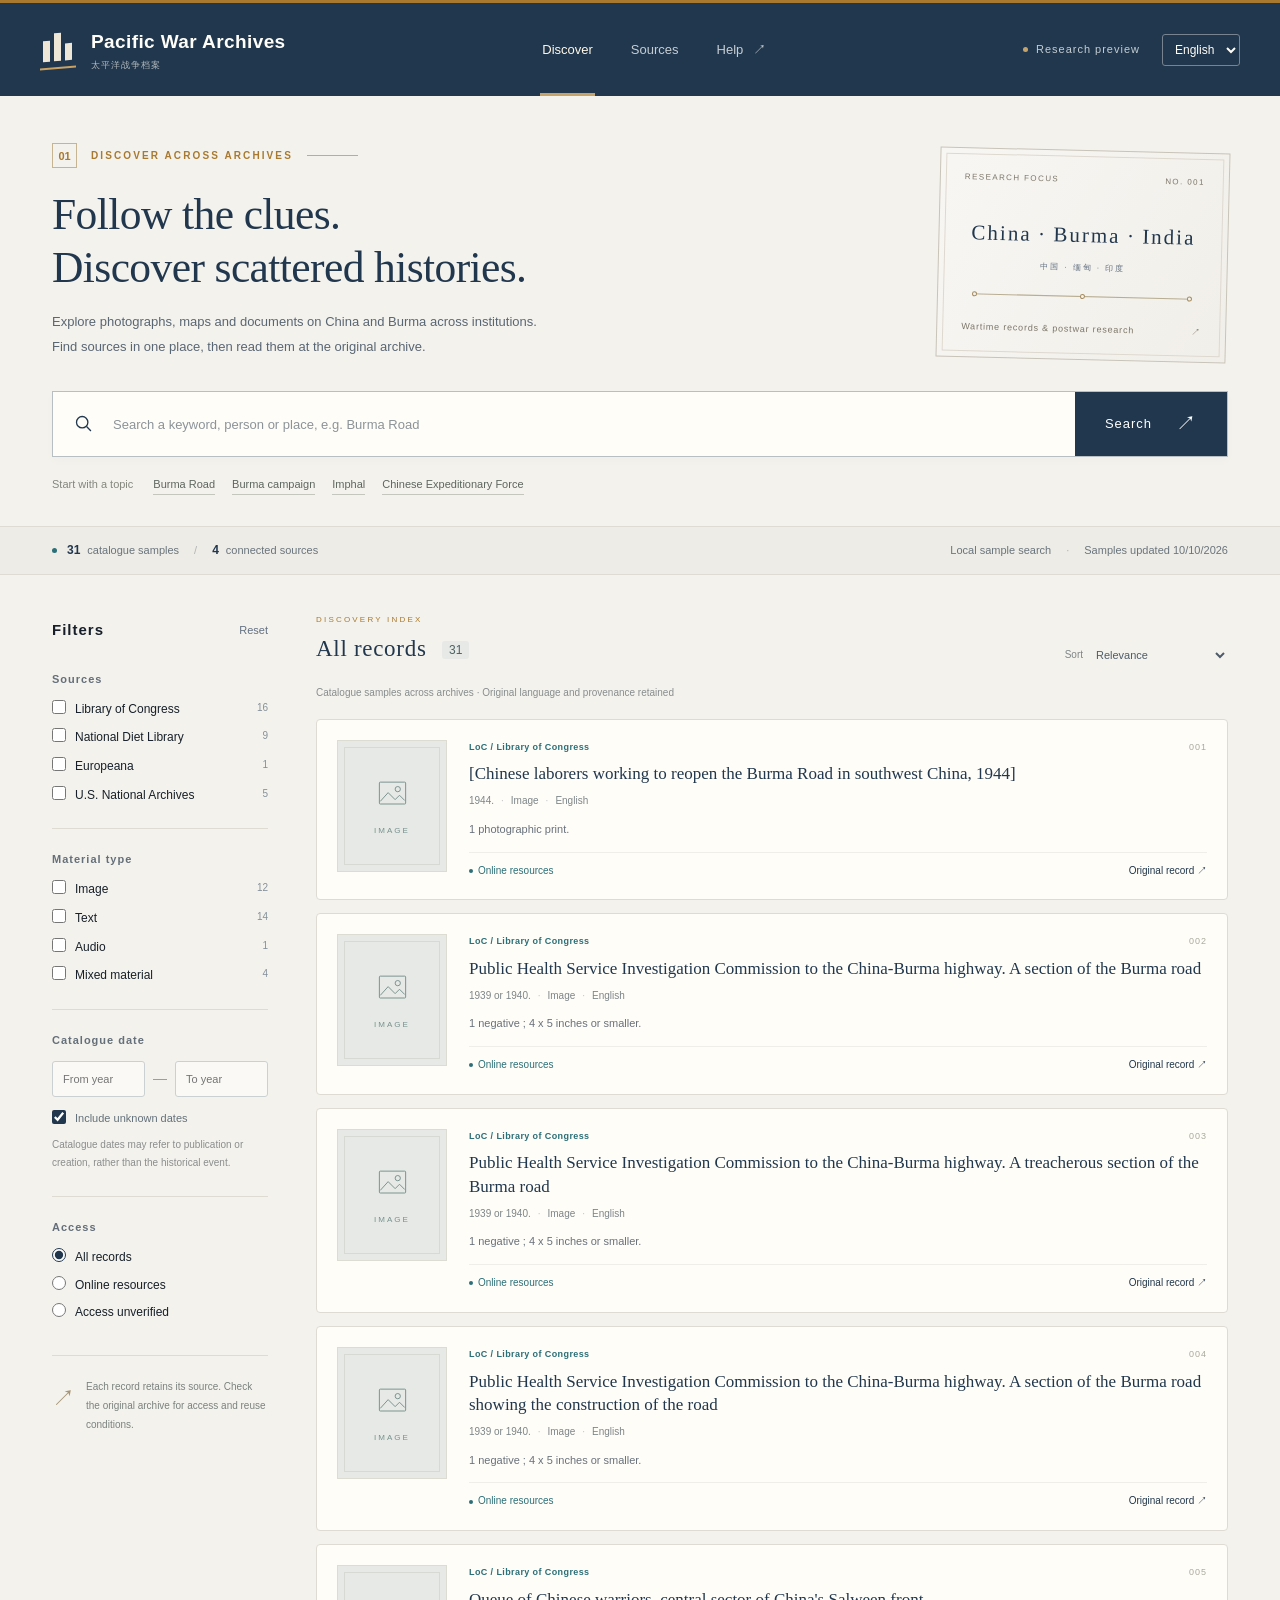
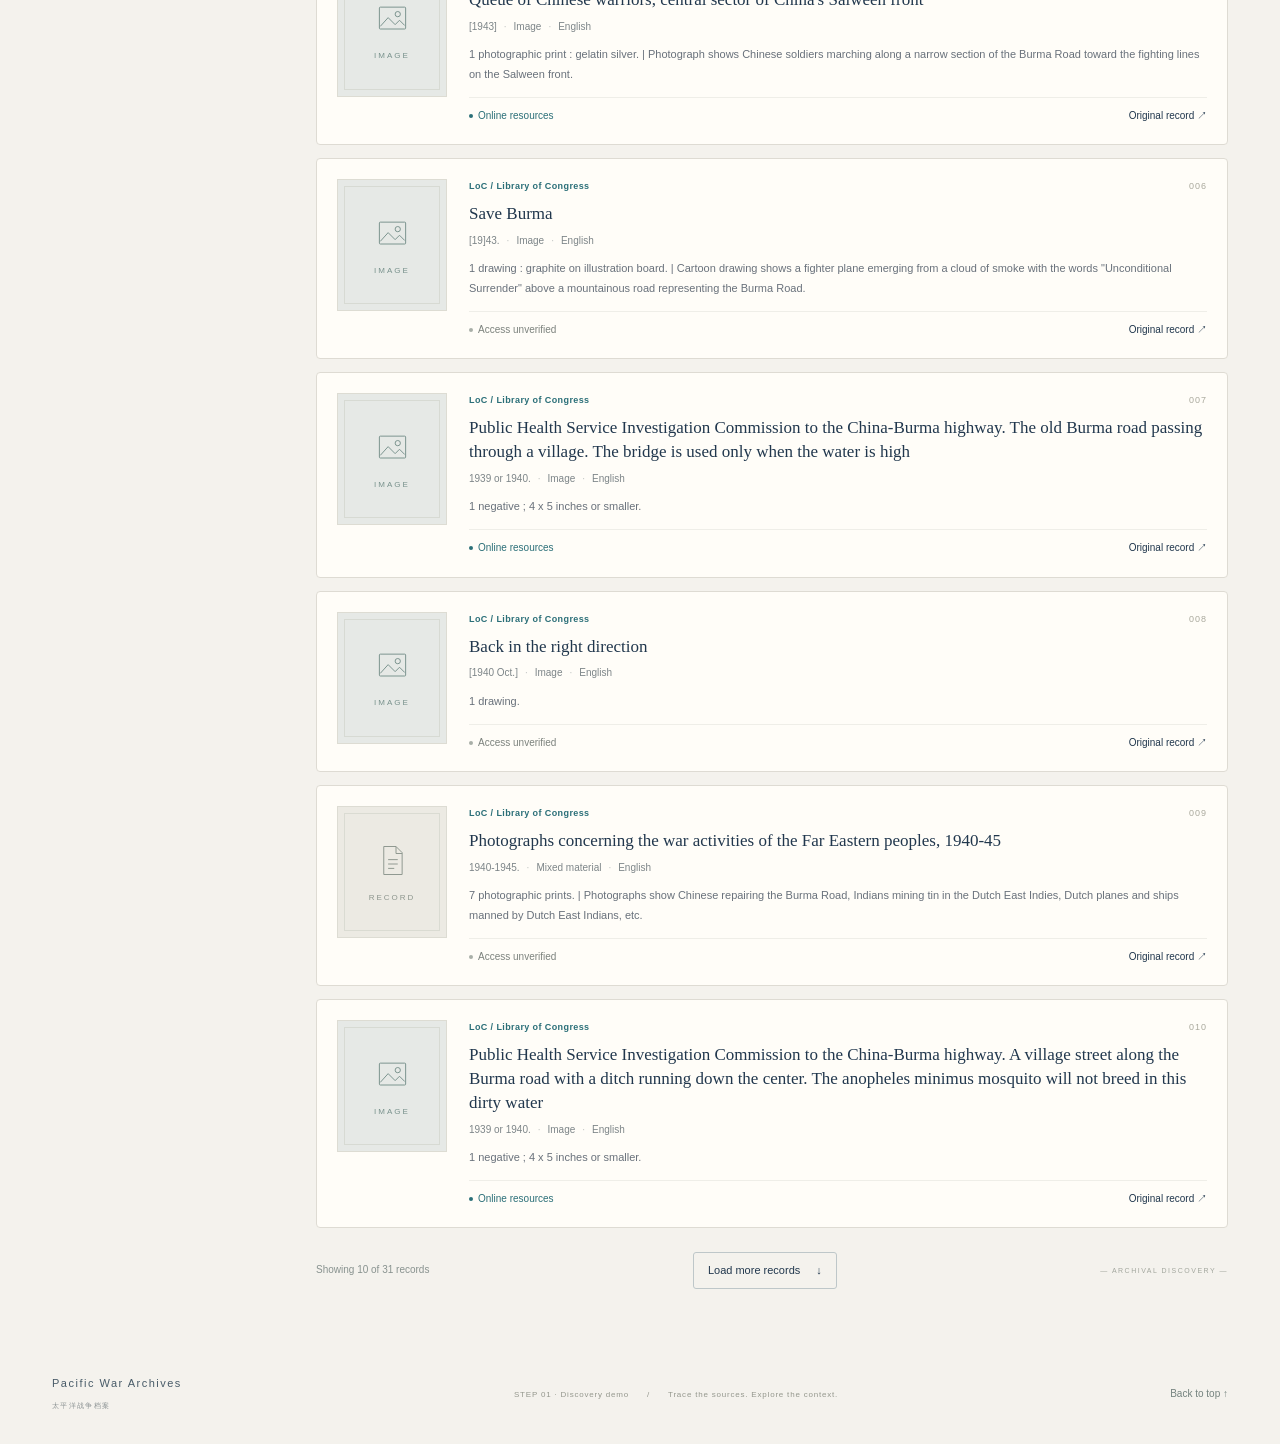
==== commit 2f6b8b7c: "Move archive sources to a standalone page" ====
--- a/step1/site/index.html
+++ b/step1/site/index.html
@@ -15,13 +15,13 @@
   <a class="skip-link" href="#results-heading">跳至检索结果</a>
   <header class="masthead">
     <div class="header-inner">
-      <a class="brand" href="./" aria-label="太平洋战争档案首页">
+      <a class="brand" href="./" data-page-link="./" aria-label="太平洋战争档案首页">
         <span class="brand-mark" aria-hidden="true"><i></i><i></i><i></i></span>
         <span><strong>太平洋战争档案</strong><small>PACIFIC WAR ARCHIVES</small></span>
       </a>
       <nav aria-label="主导航">
-        <a class="nav-active" href="#discover" aria-current="page">资料发现</a>
-        <a href="#sources">数据来源</a>
+        <a class="nav-active" href="./" data-page-link="./" aria-current="page">资料发现</a>
+        <a href="sources.html" data-page-link="sources.html">数据来源</a>
         <button type="button" id="help-button">使用说明 <span aria-hidden="true">↗</span></button>
       </nav>
       <div class="header-tools"><span class="edition"><span aria-hidden="true"></span>研究预览版</span><label class="language-control"><span class="sr-only">界面语言</span><select id="language" aria-label="界面语言"><option value="en" lang="en">English</option><option value="zh-CN" lang="zh-CN">中文</option></select></label></div>
@@ -76,7 +76,6 @@
         <div class="results-bottom" id="results-bottom" hidden><span id="shown-count"></span><button type="button" id="load-more" class="secondary-button" hidden>查看更多资料 <span aria-hidden="true">↓</span></button><span class="index-end" aria-hidden="true">— ARCHIVAL DISCOVERY —</span></div>
       </div>
     </section>
-    <section class="sources-section" id="sources" aria-labelledby="sources-heading"><div class="wrap"><div class="sources-title"><div><p class="eyebrow">CONNECTED SOURCES</p><h2 id="sources-heading">一处发现，多种视角。</h2></div><p>展示已取得的公开目录元数据。<br>资料归原提供机构所有，本站保留出处。</p></div><div id="source-cards" class="source-cards"></div><p id="scope-note" class="scope-note"></p></div></section>
   </main>
   <footer class="wrap footer"><div><strong>太平洋战争档案</strong><span>PACIFIC WAR ARCHIVES</span></div><p>STEP 01 · 统一发现演示 <span aria-hidden="true">/</span> 元数据有出处，历史有脉络。</p><a href="#discover">回到顶部 ↑</a></footer>
   <dialog id="detail-dialog" aria-labelledby="detail-title"><div class="dialog-top"><span>CATALOGUE RECORD <span class="dialog-divider">/</span> 资料详情</span><button type="button" class="icon-button" id="close-detail" aria-label="关闭资料详情">×</button></div><div id="detail-content" class="detail-content"></div></dialog>
--- a/step1/site/styles.css
+++ b/step1/site/styles.css
@@ -9,7 +9,7 @@
 dialog{padding:0;border:1px solid #cbd0c9;border-radius:7px;width:min(740px,calc(100% - 32px));max-height:90dvh;background:var(--surface);color:var(--ink);box-shadow:0 20px 90px #14283940}dialog::backdrop{background:#1525369c;backdrop-filter:blur(3px)}.dialog-top{padding:13px 26px;display:flex;align-items:center;justify-content:space-between;gap:20px;border-bottom:1px solid var(--line);font-size:9px;letter-spacing:1px;color:#74838a;position:sticky;top:0;background:var(--surface);z-index:2}.dialog-divider{margin-inline:10px;color:#b6b3a7}.icon-button{font-size:28px;font-weight:300;line-height:1;color:#6a777a;background:none;width:35px;height:35px;padding:0;border-radius:3px}.icon-button:hover{background:var(--soft)}.detail-content{padding:29px 32px 32px}.detail-content .eyebrow{font-size:9px;margin-bottom:13px}.detail-content h2{font-family:var(--serif);font-size:28px;font-weight:500;line-height:1.45;color:var(--navy);margin:0 0 25px;overflow-wrap:anywhere}.detail-description{white-space:pre-wrap;overflow-wrap:anywhere;font-size:13px;color:#5a6974;line-height:1.9;margin-bottom:26px}.detail-grid{display:grid;grid-template-columns:1fr 1fr;gap:18px 24px;margin:0 0 24px}.detail-grid>div{border-top:1px solid var(--line);padding-top:10px;min-width:0}.detail-grid dt{font-size:10px;color:#909894;margin-bottom:6px}.detail-grid dd{margin:0;color:#4b5d69;font-size:12px;overflow-wrap:anywhere;white-space:pre-line}.detail-note{border-left:2px solid #b2a177;background:#efeee7;padding:12px 16px;color:#7a807b;font-size:11px;line-height:1.9;margin:20px 0}.detail-links{display:flex;gap:14px;align-items:center;margin-top:23px;flex-wrap:wrap}.detail-links .primary-button{padding:12px 22px;text-decoration:none;min-width:0;gap:24px;border-radius:3px}.detail-links .secondary-button{text-decoration:none;padding:12px 16px}.help-content ol{padding-left:23px}.help-content li{padding-left:7px;margin:20px 0;color:var(--brass)}.help-content li strong{color:var(--navy);font-weight:500;font-size:14px}.help-content li p{font-size:12px;color:#6e7a82}.noscript-note{padding:30px;text-align:center;background:#f5deaf;color:var(--ink)}
 @media(min-width:1500px){.intro-top{grid-template-columns:1fr 320px}.archive-note{margin-right:18px}.intro{padding-top:55px;padding-bottom:34px}h1{font-size:53px}}
 @media(max-width:1000px){.source-cards{grid-template-columns:repeat(2,minmax(0,1fr))}.wrap{width:calc(100% - 56px)}.header-inner{width:calc(100% - 48px);gap:22px}.edition{display:none}nav{gap:23px}.intro-top{grid-template-columns:1fr 235px;gap:30px}h1{font-size:42px}.archive-note{padding:19px 18px}.note-title{font-size:17px}.note-top{font-size:7px}.discovery-layout{grid-template-columns:190px minmax(0,1fr);gap:28px}.record-card{grid-template-columns:85px minmax(0,1fr);padding:17px;gap:16px}.record-visual{width:85px;height:115px}.record-title{font-size:16px}.record-bottom{align-items:start}.footer p{display:none}}
-@media(max-width:700px){.wrap{width:calc(100% - 36px)}.header-inner{width:calc(100% - 36px);min-height:74px;gap:15px}.brand{gap:10px}.brand strong{font-size:15px;letter-spacing:2px}.brand small{font-size:6px;letter-spacing:2px}.brand-mark{width:26px;height:29px;gap:3px;padding-inline:1px}.brand-mark i{width:5px;height:17px}.brand-mark i:nth-child(2){height:23px}.brand-mark i:last-child{height:13px}nav{height:74px;gap:15px}nav a,nav button{font-size:11px}nav>a:first-child{display:none}nav button>span{display:none}.intro{padding-top:30px;padding-bottom:24px}.intro-top{display:block}.archive-note{display:none}.eyebrow{font-size:9px;margin-bottom:15px;gap:10px}.section-number{height:22px;width:22px;font-size:9px}h1{font-size:37px;line-height:1.4;letter-spacing:1px;margin-bottom:15px}.intro-description{font-size:12px;max-width:340px}.desktop-break{display:none}.search-form{margin-top:24px;min-height:56px}.search-icon{width:39px}.search-icon svg{width:18px}.search-form input{height:54px;font-size:14px}.search-form input::placeholder{font-size:11px}.primary-button{min-width:89px;gap:9px;font-size:11px;letter-spacing:0}.primary-button>span{font-size:16px}.search-suggestions{gap:14px 15px;font-size:10px;line-height:1.5;margin-top:15px}.search-suggestions>span{width:100%;margin:0;font-size:9px}.strip-inner{min-height:54px;align-items:start;justify-content:center;flex-direction:column;gap:2px;padding-block:9px;font-size:10px}.strip-inner .strip-note{font-size:8px;margin-left:15px}.strip-divider{margin-inline:4px}.discovery-layout{display:block;padding-top:24px;padding-bottom:32px}.mobile-filter-button{display:flex;justify-content:space-between;align-items:center;width:100%;padding:12px 15px;background:#e8e8e0;color:var(--navy);border:1px solid #d6dbd3;border-radius:3px;margin-bottom:23px;font-size:12px}.mobile-filter-button>span{font-size:17px;color:#70847c}.filters{display:none;background:#efeee8;padding:20px 17px 2px;border:1px solid var(--warm-line);border-radius:3px;margin-top:-14px;margin-bottom:23px}.filters.is-open{display:block}.filter-heading{margin-bottom:20px}.checkbox-list{grid-template-columns:1fr 1fr;column-gap:20px}.check-row{font-size:11px}fieldset{padding-bottom:18px;margin-bottom:18px}.year-range{max-width:300px}.filter-footnote{margin-bottom:20px}.results-toolbar{gap:8px}.results-toolbar h2{font-size:21px}.sort-control{font-size:9px;gap:3px;max-width:155px}.sort-control select{font-size:10px;max-width:133px}.results-context{font-size:9px}.record-card{grid-template-columns:57px minmax(0,1fr);gap:13px;padding:15px 13px}.record-visual{width:57px;height:81px;gap:6px}.record-visual:before{inset:4px}.record-visual svg{width:25px;height:29px}.record-visual span{font-size:6px;letter-spacing:1px}.record-top{font-size:8px;gap:8px;margin-bottom:7px}.record-number{font-size:7px}.record-title{font-size:15px;line-height:1.45}.record-meta{font-size:9px;gap:5px}.record-description{font-size:10px;line-height:1.8;margin:8px 0 10px;-webkit-line-clamp:3}.record-bottom{gap:6px;font-size:8px;flex-wrap:wrap}.record-link{font-size:9px}.record-link span{margin-left:4px}.access-badge{font-size:8px}.results-bottom{font-size:9px;flex-wrap:wrap}.index-end{display:none}.sources-section{padding:29px 0 20px}.sources-title{display:block}.sources-title h2{font-size:23px}.sources-title>p{margin-top:12px;font-size:10px}.source-cards{grid-template-columns:1fr;gap:0;margin-top:21px}.source-card{padding:17px 0}.source-card-heading{max-width:none}.source-abbr{font-size:20px}.source-card p{max-width:400px}.scope-note{font-size:9px}.footer{min-height:85px}.footer strong{font-size:10px}.footer>a{font-size:9px}.dialog-top{padding:10px 17px;font-size:8px}.detail-content{padding:22px 21px 26px}.detail-content h2{font-size:23px}.detail-grid{gap:16px}.detail-grid dd{font-size:11px}.detail-description{font-size:12px}.detail-links .primary-button{padding:12px 17px}}
+@media(max-width:700px){.wrap{width:calc(100% - 36px)}.header-inner{width:calc(100% - 36px);min-height:74px;gap:15px}.brand{gap:10px}.brand strong{font-size:15px;letter-spacing:2px}.brand small{font-size:6px;letter-spacing:2px}.brand-mark{width:26px;height:29px;gap:3px;padding-inline:1px}.brand-mark i{width:5px;height:17px}.brand-mark i:nth-child(2){height:23px}.brand-mark i:last-child{height:13px}nav{height:74px;gap:15px}nav a,nav button{font-size:11px}nav button>span{display:none}.intro{padding-top:30px;padding-bottom:24px}.intro-top{display:block}.archive-note{display:none}.eyebrow{font-size:9px;margin-bottom:15px;gap:10px}.section-number{height:22px;width:22px;font-size:9px}h1{font-size:37px;line-height:1.4;letter-spacing:1px;margin-bottom:15px}.intro-description{font-size:12px;max-width:340px}.desktop-break{display:none}.search-form{margin-top:24px;min-height:56px}.search-icon{width:39px}.search-icon svg{width:18px}.search-form input{height:54px;font-size:14px}.search-form input::placeholder{font-size:11px}.primary-button{min-width:89px;gap:9px;font-size:11px;letter-spacing:0}.primary-button>span{font-size:16px}.search-suggestions{gap:14px 15px;font-size:10px;line-height:1.5;margin-top:15px}.search-suggestions>span{width:100%;margin:0;font-size:9px}.strip-inner{min-height:54px;align-items:start;justify-content:center;flex-direction:column;gap:2px;padding-block:9px;font-size:10px}.strip-inner .strip-note{font-size:8px;margin-left:15px}.strip-divider{margin-inline:4px}.discovery-layout{display:block;padding-top:24px;padding-bottom:32px}.mobile-filter-button{display:flex;justify-content:space-between;align-items:center;width:100%;padding:12px 15px;background:#e8e8e0;color:var(--navy);border:1px solid #d6dbd3;border-radius:3px;margin-bottom:23px;font-size:12px}.mobile-filter-button>span{font-size:17px;color:#70847c}.filters{display:none;background:#efeee8;padding:20px 17px 2px;border:1px solid var(--warm-line);border-radius:3px;margin-top:-14px;margin-bottom:23px}.filters.is-open{display:block}.filter-heading{margin-bottom:20px}.checkbox-list{grid-template-columns:1fr 1fr;column-gap:20px}.check-row{font-size:11px}fieldset{padding-bottom:18px;margin-bottom:18px}.year-range{max-width:300px}.filter-footnote{margin-bottom:20px}.results-toolbar{gap:8px}.results-toolbar h2{font-size:21px}.sort-control{font-size:9px;gap:3px;max-width:155px}.sort-control select{font-size:10px;max-width:133px}.results-context{font-size:9px}.record-card{grid-template-columns:57px minmax(0,1fr);gap:13px;padding:15px 13px}.record-visual{width:57px;height:81px;gap:6px}.record-visual:before{inset:4px}.record-visual svg{width:25px;height:29px}.record-visual span{font-size:6px;letter-spacing:1px}.record-top{font-size:8px;gap:8px;margin-bottom:7px}.record-number{font-size:7px}.record-title{font-size:15px;line-height:1.45}.record-meta{font-size:9px;gap:5px}.record-description{font-size:10px;line-height:1.8;margin:8px 0 10px;-webkit-line-clamp:3}.record-bottom{gap:6px;font-size:8px;flex-wrap:wrap}.record-link{font-size:9px}.record-link span{margin-left:4px}.access-badge{font-size:8px}.results-bottom{font-size:9px;flex-wrap:wrap}.index-end{display:none}.sources-section{padding:29px 0 20px}.sources-title{display:block}.sources-title h2{font-size:23px}.sources-title>p{margin-top:12px;font-size:10px}.source-cards{grid-template-columns:1fr;gap:0;margin-top:21px}.source-card{padding:17px 0}.source-card-heading{max-width:none}.source-abbr{font-size:20px}.source-card p{max-width:400px}.scope-note{font-size:9px}.footer{min-height:85px}.footer strong{font-size:10px}.footer>a{font-size:9px}.dialog-top{padding:10px 17px;font-size:8px}.detail-content{padding:22px 21px 26px}.detail-content h2{font-size:23px}.detail-grid{gap:16px}.detail-grid dd{font-size:11px}.detail-description{font-size:12px}.detail-links .primary-button{padding:12px 17px}}
 @media(prefers-reduced-motion:reduce){html{scroll-behavior:auto}*,*:before,*:after{animation:none!important;transition:none!important}}
 
 .record-context{font-size:10px;color:var(--teal);line-height:1.7;margin:8px 0;overflow-wrap:anywhere}
@@ -25,3 +25,18 @@
 html[lang="en"] .record-source{overflow-wrap:anywhere}
 @media(max-width:1150px){.header-tools .edition{display:none}.header-inner{gap:20px}}
 @media(max-width:700px){.header-inner{flex-wrap:wrap;padding-top:16px;gap:9px 12px}.header-tools{margin-left:auto}nav{order:3;flex-basis:100%;height:35px;justify-content:flex-end;gap:22px}html[lang="en"] .brand strong{font-size:13px}.language-control select{font-size:11px;padding:6px}.results-toolbar{flex-wrap:wrap}.sort-control{margin-left:auto}.record-source{overflow-wrap:anywhere}}
+
+/* The source directory is a standalone page, with the same archive palette. */
+.sources-page{min-height:100vh;display:flex;flex-direction:column}
+.sources-page main{flex:1}
+.sources-tagline{font-family:var(--serif);font-size:24px;color:var(--navy);margin:0 0 14px}
+.sources-back{display:inline-block;margin-top:20px;font-size:12px;color:var(--teal);text-underline-offset:4px}
+.sources-content{padding-block:32px 48px}
+.sources-content .source-cards{grid-template-columns:repeat(2,minmax(0,1fr));gap:24px;margin:0 0 28px}
+.sources-content .source-card{padding:26px;background:var(--surface);border:1px solid var(--warm-line);border-top:2px solid #b8a17b;border-radius:4px}
+.sources-content .source-card h2{font-size:15px;font-weight:500;letter-spacing:.5px;margin:18px 0 5px}
+.sources-content .source-card p{font-size:12px;margin-block:10px 18px}
+.sources-content .source-card a,.sources-content .source-state{font-size:11px}
+.sources-content .scope-note{font-size:11px;padding-top:20px}
+.sources-content .loading-state{margin-bottom:28px}
+@media(max-width:700px){.sources-content .source-cards{grid-template-columns:1fr;gap:18px}.sources-content{padding-block:24px 32px}.sources-content .source-card{padding:21px}.sources-tagline{font-size:21px}}
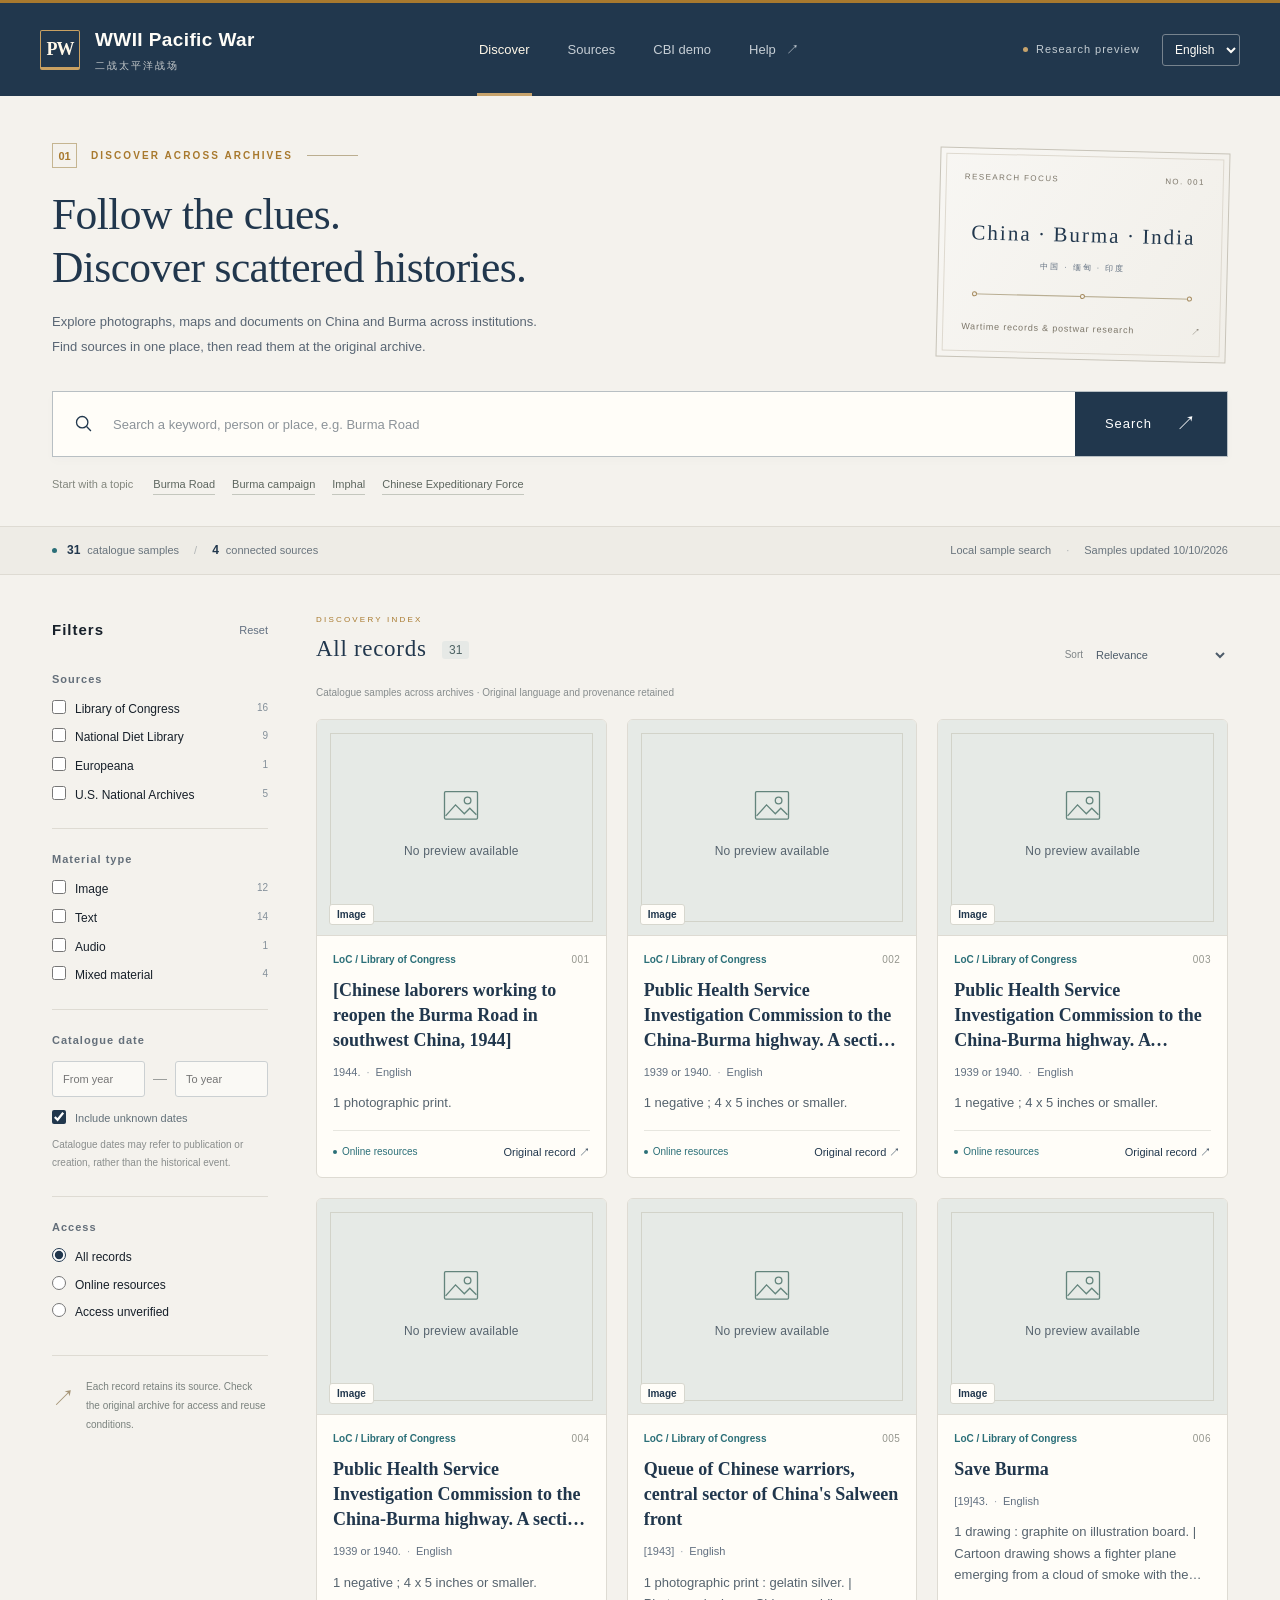
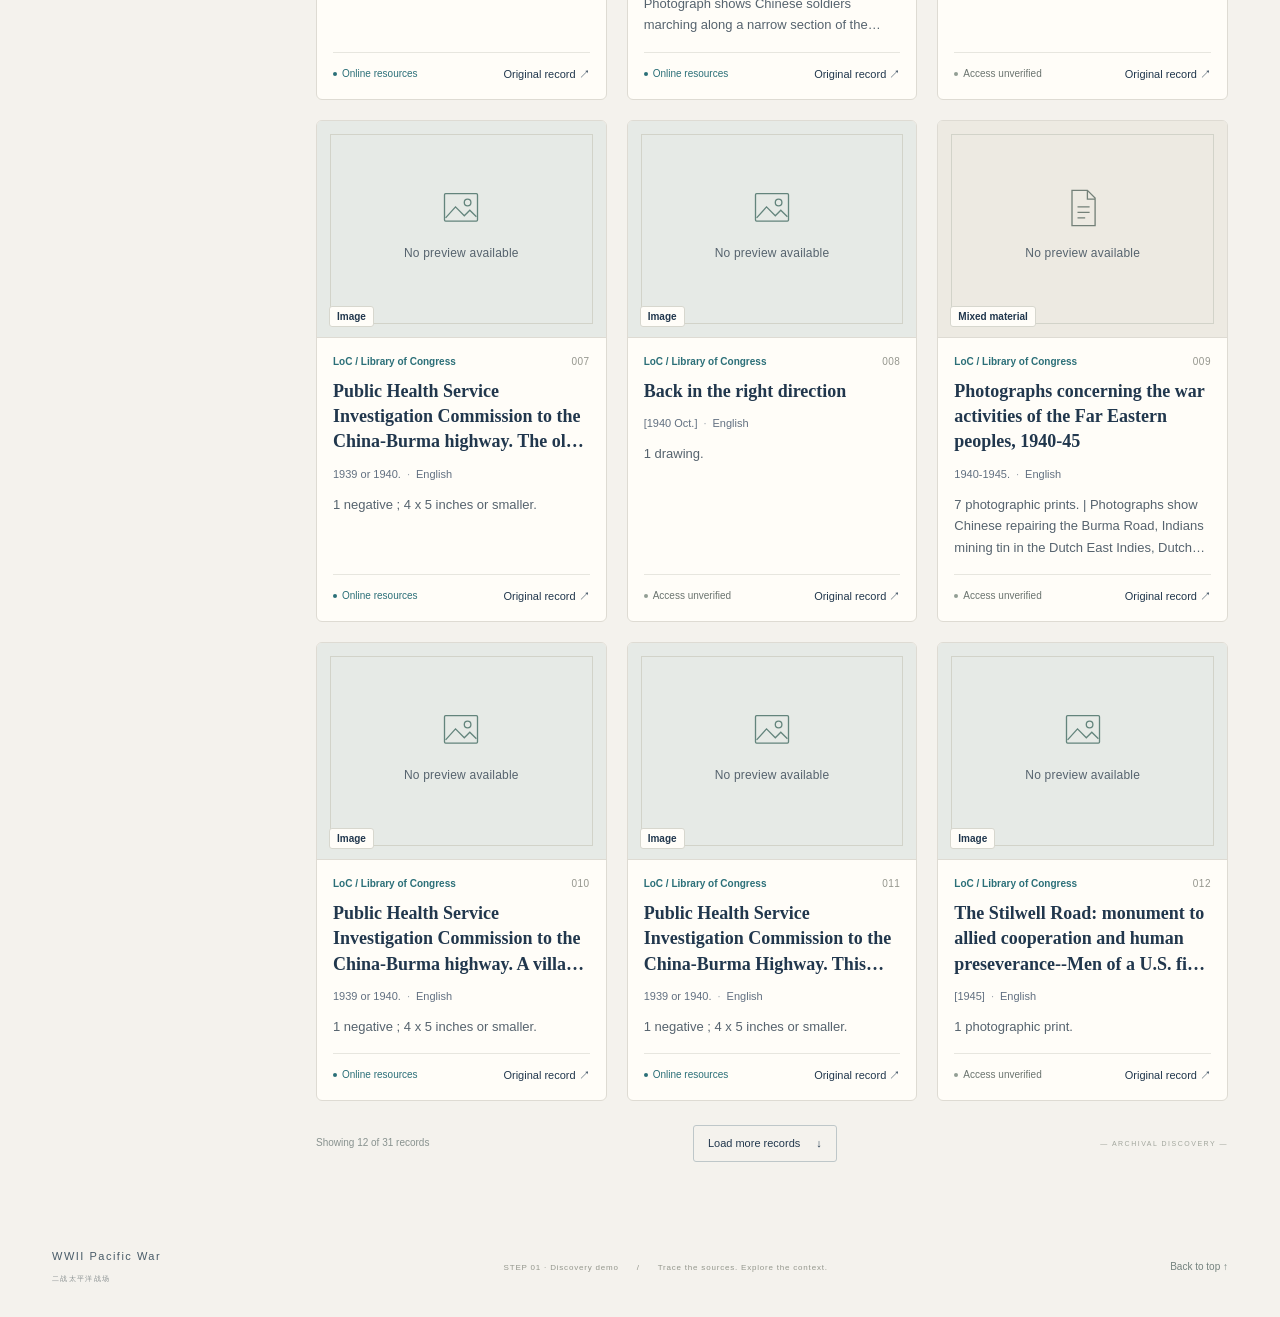
==== commit 7e3ea21a: "Rebrand WWII Pacific War and add archive-sourced CBI demo" ====
--- a/step1/site/index.html
+++ b/step1/site/index.html
@@ -4,9 +4,9 @@
   <meta charset="utf-8">
   <meta name="viewport" content="width=device-width, initial-scale=1">
   <meta name="color-scheme" content="light">
-  <meta name="description" content="跨来源发现中国与缅甸战场的历史资料。检索真实目录样本，查看出处并前往原馆。">
+  <meta name="description" content="WWII Pacific War：跨来源发现中国与缅甸战场的历史资料。检索真实目录样本，查看出处并前往原馆。">
   <meta name="referrer" content="no-referrer">
-  <title>资料发现 · 太平洋战争档案</title>
+  <title>资料发现 · WWII Pacific War</title>
   <link rel="icon" href="icon.svg" type="image/svg+xml">
   <link rel="stylesheet" href="styles.css">
   <script type="module" src="app.js"></script>
@@ -15,13 +15,14 @@
   <a class="skip-link" href="#results-heading">跳至检索结果</a>
   <header class="masthead">
     <div class="header-inner">
-      <a class="brand" href="./" data-page-link="./" aria-label="太平洋战争档案首页">
-        <span class="brand-mark" aria-hidden="true"><i></i><i></i><i></i></span>
-        <span><strong>太平洋战争档案</strong><small>PACIFIC WAR ARCHIVES</small></span>
+      <a class="brand" href="./" data-page-link="./" aria-label="WWII Pacific War 首页">
+        <span class="brand-mark" aria-hidden="true">PW</span>
+        <span><strong>WWII Pacific War</strong><small>二战太平洋战场</small></span>
       </a>
       <nav aria-label="主导航">
         <a class="nav-active" href="./" data-page-link="./" aria-current="page">资料发现</a>
         <a href="sources.html" data-page-link="sources.html">数据来源</a>
+        <a href="cbi-demo.html" data-page-link="cbi-demo.html">CBI demo</a>
         <button type="button" id="help-button">使用说明 <span aria-hidden="true">↗</span></button>
       </nav>
       <div class="header-tools"><span class="edition"><span aria-hidden="true"></span>研究预览版</span><label class="language-control"><span class="sr-only">界面语言</span><select id="language" aria-label="界面语言"><option value="en" lang="en">English</option><option value="zh-CN" lang="zh-CN">中文</option></select></label></div>
@@ -77,9 +78,9 @@
       </div>
     </section>
   </main>
-  <footer class="wrap footer"><div><strong>太平洋战争档案</strong><span>PACIFIC WAR ARCHIVES</span></div><p>STEP 01 · 统一发现演示 <span aria-hidden="true">/</span> 元数据有出处，历史有脉络。</p><a href="#discover">回到顶部 ↑</a></footer>
+  <footer class="wrap footer"><div><strong>WWII Pacific War</strong><span>二战太平洋战场</span></div><p>STEP 01 · 统一发现演示 <span aria-hidden="true">/</span> 元数据有出处，历史有脉络。</p><a href="#discover">回到顶部 ↑</a></footer>
   <dialog id="detail-dialog" aria-labelledby="detail-title"><div class="dialog-top"><span>CATALOGUE RECORD <span class="dialog-divider">/</span> 资料详情</span><button type="button" class="icon-button" id="close-detail" aria-label="关闭资料详情">×</button></div><div id="detail-content" class="detail-content"></div></dialog>
-  <dialog id="help-dialog" aria-labelledby="help-title"><div class="dialog-top"><span>RESEARCH GUIDE <span class="dialog-divider">/</span> 使用说明</span><button type="button" class="icon-button" id="close-help" aria-label="关闭使用说明">×</button></div><div class="detail-content help-content"><p class="eyebrow">从关键词到原始出处</p><h2 id="help-title">如何使用资料发现</h2><ol><li><strong>输入线索</strong><p>搜索标题、地点或人物。预设主题支持中英日检索词扩展，具体使用的词会显示在结果上方。</p></li><li><strong>缩小范围</strong><p>组合选择来源、资料类型、目录日期与访问状态。日期筛选针对目录记录，不自动判断战役发生年份。</p></li><li><strong>核对原始出处</strong><p>打开记录查看原始描述，再前往原馆确认内容、访问条件和使用许可。</p></li></ol><div class="detail-note">当前搜索本地已导入的真实样本，不是全馆藏实时检索。关键词命中不等于史料相关性已经确认；书目记录也不等于在线全文。</div></div></dialog>
+  <dialog id="help-dialog" aria-labelledby="help-title"><div class="dialog-top"><span>RESEARCH GUIDE <span class="dialog-divider">/</span> 使用说明</span><button type="button" class="icon-button" id="close-help" aria-label="关闭使用说明">×</button></div><div class="detail-content help-content"><p class="eyebrow">从关键词到原始出处</p><h2 id="help-title">如何使用 WWII Pacific War</h2><ol><li><strong>输入线索</strong><p>搜索标题、地点或人物。预设主题支持中英日检索词扩展，具体使用的词会显示在结果上方。</p></li><li><strong>缩小范围</strong><p>组合选择来源、资料类型、目录日期与访问状态。日期筛选针对目录记录，不自动判断战役发生年份。</p></li><li><strong>核对原始出处</strong><p>打开记录查看原始描述，再前往原馆确认内容、访问条件和使用许可。</p></li></ol><div class="detail-note">当前搜索本地已导入的真实样本，不是全馆藏实时检索。关键词命中不等于史料相关性已经确认；书目记录也不等于在线全文。</div></div></dialog>
   <noscript><div class="noscript-note">Enable JavaScript to search catalogue samples. / 请启用 JavaScript 以检索本地目录样本。</div></noscript>
 </body>
 </html>
--- a/step1/site/styles.css
+++ b/step1/site/styles.css
@@ -1,30 +1,64 @@
 :root{--paper:#f4f2ed;--surface:#fffdf8;--ink:#17202a;--muted:#627081;--navy:#21374d;--navy-deep:#192c3d;--brass:#a8792e;--teal:#2b6f78;--line:#d8dee5;--warm-line:#dedbd3;--soft:#eae7df;--serif:"Iowan Old Style","Palatino Linotype","Noto Serif SC","Songti SC",Georgia,serif;--sans:"Avenir Next","Segoe UI","PingFang SC","Noto Sans SC",sans-serif}
 *{box-sizing:border-box}html{scroll-behavior:smooth;scroll-padding-top:30px}body{margin:0;background:var(--paper);color:var(--ink);font:14px/1.65 var(--sans);-webkit-font-smoothing:antialiased}button,input,select{font:inherit}button,a,input,select{-webkit-tap-highlight-color:transparent}button{cursor:pointer}a{color:inherit}button:disabled{cursor:wait;opacity:.6}button{border:0}a,button,input,select{outline-offset:4px}a:focus-visible,button:focus-visible,input:focus-visible,select:focus-visible{outline:2px solid var(--teal)}[hidden]{display:none!important}.wrap{width:min(1200px,calc(100% - 104px));margin-inline:auto}.sr-only{position:absolute;width:1px;height:1px;padding:0;margin:-1px;overflow:hidden;clip:rect(0,0,0,0);white-space:nowrap;border:0}.skip-link{position:fixed;top:-80px;left:20px;z-index:100;padding:12px;background:var(--surface)}.skip-link:focus{top:10px}
-.masthead{background:var(--navy);color:var(--surface);border-top:3px solid var(--brass)}.header-inner{min-height:93px;width:min(1360px,calc(100% - 80px));margin:auto;display:flex;align-items:center;justify-content:space-between;gap:40px}.brand{display:flex;align-items:center;gap:15px;text-decoration:none;flex-shrink:0}.brand strong{font-size:19px;letter-spacing:3px;font-weight:600;display:block}.brand small{font-size:9px;letter-spacing:2.7px;display:block;opacity:.65;margin-top:1px}.brand-mark{width:36px;height:38px;display:flex;align-items:flex-end;gap:4px;border-bottom:2px solid #c9a162;padding:0 3px 6px;transform:skewY(-5deg)}.brand-mark i{width:7px;background:#eee7d8;height:21px}.brand-mark i:nth-child(2){height:28px}.brand-mark i:last-child{height:17px}nav{display:flex;gap:34px;height:93px;align-items:center}nav a,nav button{background:none;text-decoration:none;color:#c6ced5;height:100%;display:flex;align-items:center;gap:10px;font-size:13px;position:relative;padding:0 2px}nav a:hover,nav button:hover{color:white}nav .nav-active{color:#fff8e9}nav .nav-active:after{position:absolute;bottom:0;left:0;right:0;height:3px;background:#c7a36c;content:""}.edition{font-size:11px;color:#c4cdd3;letter-spacing:1px;display:flex;align-items:center;gap:8px}.edition>span{width:5px;height:5px;border-radius:50%;background:#c7a36c}
+.masthead{background:var(--navy);color:var(--surface);border-top:3px solid var(--brass)}.header-inner{min-height:93px;width:min(1360px,calc(100% - 80px));margin:auto;display:flex;align-items:center;justify-content:space-between;gap:40px}.brand{display:flex;align-items:center;gap:15px;text-decoration:none;flex-shrink:0}.brand strong{font-size:19px;letter-spacing:.4px;font-weight:600;display:block}.brand small{font-size:10px;letter-spacing:2px;display:block;opacity:.75;margin-top:3px}.brand-mark{width:40px;height:40px;display:grid;place-items:center;flex-shrink:0;border:1px solid #c9a162;border-bottom:3px solid #c9a162;border-radius:2px;font:600 18px/1 var(--serif);letter-spacing:-1px;color:#fff8e9}nav{display:flex;gap:34px;height:93px;align-items:center}nav a,nav button{background:none;text-decoration:none;color:#c6ced5;height:100%;display:flex;align-items:center;gap:10px;font-size:13px;position:relative;padding:0 2px}nav a:hover,nav button:hover{color:white}nav .nav-active{color:#fff8e9}nav .nav-active:after{position:absolute;bottom:0;left:0;right:0;height:3px;background:#c7a36c;content:""}.edition{font-size:11px;color:#c4cdd3;letter-spacing:1px;display:flex;align-items:center;gap:8px}.edition>span{width:5px;height:5px;border-radius:50%;background:#c7a36c}
 .intro{padding-top:47px;padding-bottom:31px}.intro-top{display:grid;grid-template-columns:1fr 290px;gap:64px;align-items:center}.eyebrow{color:var(--brass);font-size:10px;font-weight:600;letter-spacing:2.1px;margin:0 0 20px;display:flex;align-items:center;gap:14px}.section-number{font-size:11px;letter-spacing:0;border:1px solid #c5b591;width:25px;height:25px;display:grid;place-items:center}.eyebrow-line{width:51px;height:1px;background:#bbae90}h1{font-family:var(--serif);font-weight:500;font-size:48px;line-height:1.35;letter-spacing:2px;color:var(--navy);margin:0 0 16px}.intro-description{color:#596674;font-size:13px;line-height:1.95;margin:0}.archive-note{border:1px solid #c8c4b9;padding:22px 24px;background:linear-gradient(120deg,rgba(255,255,255,.34),rgba(234,231,223,.3));position:relative;transform:rotate(1.4deg);margin-top:7px}.archive-note:after{content:"";position:absolute;inset:5px;border:1px solid #ded9cf;pointer-events:none}.note-top,.note-bottom{display:flex;justify-content:space-between;gap:16px;color:#7c7669;font-size:8px;letter-spacing:1.4px}.note-title{font-family:var(--serif);font-size:21px;color:var(--navy);text-align:center;letter-spacing:2px;margin-top:32px}.note-english{text-align:center;font-size:8px;letter-spacing:2px;color:var(--muted);margin-top:8px}.note-rule{display:flex;justify-content:space-between;align-items:center;margin:22px 10px 25px;height:1px;background:#b9ae93}.note-rule span{width:5px;height:5px;border-radius:50%;background:var(--paper);border:1px solid #a68b5f}.note-bottom{letter-spacing:.8px;font-size:9px}
 .search-form{display:flex;align-items:center;background:var(--surface);border:1px solid #b8bfc3;box-shadow:0 4px 10px #21374d05;margin-top:31px;min-height:66px;position:relative}.search-form:focus-within{border-color:var(--teal);box-shadow:0 0 0 2px #2b6f781a}.search-icon{width:60px;display:grid;place-items:center;color:var(--navy);flex-shrink:0}.search-icon svg{width:21px;fill:none;stroke:currentColor;stroke-width:1.5}.search-form input{min-width:0;flex:1;border:none;background:none;outline:none!important;height:64px;font-size:15px;color:var(--navy);padding:0 12px 0 0}.search-form input::placeholder{color:#8c9399;font-size:13px}.primary-button{background:var(--navy);color:white;align-self:stretch;min-width:152px;display:flex;justify-content:center;gap:24px;align-items:center;font-size:13px;letter-spacing:1px}.primary-button:hover{background:#2b4a62}.primary-button>span{font-size:20px;font-weight:300}.search-suggestions{display:flex;align-items:center;gap:17px;flex-wrap:wrap;margin-top:17px;font-size:11px}.search-suggestions>span{color:#83877e;margin-right:3px}.search-suggestions button{padding:1px 0;background:none;color:#5d665f;border-bottom:1px solid #c4c7be}.search-suggestions button:hover{color:var(--navy);border-color:var(--brass)}.collection-strip{border-block:1px solid var(--warm-line);background:#eeece6}.strip-inner{display:flex;justify-content:space-between;gap:24px;align-items:center;min-height:47px;color:#69747d;font-size:11px}.strip-inner p{margin:0;display:flex;align-items:center;gap:7px}.strip-inner strong{color:var(--navy);font-size:12px;font-weight:600}.strip-divider{opacity:.45;margin-inline:8px}.status-dot{height:5px;width:5px;border-radius:50%;background:var(--teal);margin-right:3px}
 .discovery-layout{display:grid;grid-template-columns:216px minmax(0,1fr);gap:48px;padding-top:38px;padding-bottom:57px;align-items:start}.filter-heading{display:flex;justify-content:space-between;align-items:center;margin:5px 0 27px}.filter-heading h2{font-size:15px;letter-spacing:1px;font-weight:600;margin:0}.filter-heading button{font-size:11px;color:var(--muted);background:none;padding:3px 0}.filter-heading button:hover{color:var(--navy);text-decoration:underline}fieldset{border:0;padding:0 0 24px;margin:0 0 21px;border-bottom:1px solid var(--warm-line);min-width:0}legend{font-size:11px;letter-spacing:1px;color:#646f7a;font-weight:600;padding:0 0 12px}.checkbox-list{display:grid;gap:10px}.check-row{display:flex;align-items:center;gap:9px;font-size:12px;cursor:pointer;line-height:1.55;margin:0 0 9px}.checkbox-list .check-row{margin:0}.check-row input{accent-color:var(--navy);width:14px;height:14px;flex-shrink:0;margin:0}.check-row>span:not(.facet-count){flex:1}.facet-count{font-size:10px;color:#84909a;font-variant-numeric:tabular-nums}.year-range{display:flex;align-items:center;gap:8px;color:#9a9d9b}.year-range label{min-width:0;flex:1}.year-range input{width:100%;border:1px solid #cbd0d2;background:#faf9f5;border-radius:3px;padding:8px 5px 8px 10px;font-size:11px;color:var(--navy);appearance:textfield}.year-range input::-webkit-inner-spin-button{appearance:none}.filter-hint{font-size:10px;color:#8a8e8d;line-height:1.8;margin:9px 0 0}.unknown-date{margin-top:13px;font-size:11px;color:#63717a}.field-error{color:#a24233;font-size:11px;margin:7px 0}.filter-footnote{display:flex;gap:11px;align-items:start;color:#7a827e;font-size:10px;line-height:1.9}.filter-footnote>span{font-size:23px;color:#a59476}.filter-footnote p{margin:0}.mobile-filter-button{display:none}.results-toolbar{display:flex;justify-content:space-between;align-items:end;gap:20px;margin-bottom:17px}.small-label{font-size:8px;letter-spacing:2.2px;color:var(--brass);margin:0 0 4px}.results-toolbar h2{font-size:23px;font-family:var(--serif);font-weight:500;letter-spacing:.7px;color:var(--navy);margin:0}.results-toolbar h2 span{font-size:12px;background:#e6e9e6;color:#4d6263;border-radius:3px;padding:2px 7px;margin-left:9px;font-family:var(--sans);vertical-align:middle;letter-spacing:0}.sort-control{display:flex;align-items:center;gap:9px;color:#7f8587;font-size:10px;white-space:nowrap;padding-bottom:3px}.sort-control select{background:transparent;border:0;color:#4d5c6a;font-size:11px;max-width:175px;padding:3px 0}.results-context{margin:0 0 17px;font-size:10px;color:#878d8e}.expansion-note{background:#e8eeeb;color:#486763;padding:9px 12px;font-size:11px;border-left:2px solid #69897c;margin:2px 0 13px;overflow-wrap:anywhere}.active-filters{display:flex;gap:7px;flex-wrap:wrap;margin:0}.active-filters:not(:empty){margin-bottom:13px}.filter-chip{display:flex;align-items:center;gap:8px;background:#e6e9e6;color:#4c6766;border:1px solid #d3ded7;font-size:10px;padding:3px 8px;border-radius:3px}.filter-chip:hover{border-color:var(--teal)}
-.results-list{display:grid;gap:13px}.record-card{display:grid;grid-template-columns:110px minmax(0,1fr);gap:22px;border:1px solid var(--warm-line);background:var(--surface);padding:20px;transition:border-color .15s,box-shadow .15s;border-radius:4px}.record-card:hover{border-color:#aeb9bd;box-shadow:0 3px 12px #21374d07}.record-visual{height:132px;width:110px;background:#eceae3;position:relative;display:flex;flex-direction:column;align-items:center;justify-content:center;gap:11px;color:#8d968e;border:1px solid #dddcd3;align-self:start;overflow:hidden}.record-visual:before{content:"";position:absolute;inset:6px;border:1px solid #cbcfc58a;pointer-events:none}.record-visual svg{width:35px;height:39px;stroke:currentColor;stroke-width:1.1;fill:none}.record-visual span{font-size:8px;letter-spacing:2px}.record-visual.photo{background:#e6e9e6;color:#78918c}.record-visual.sound{background:#ece5d8;color:#9d8a66}.record-visual.map{background:#e7e8df;color:#89936c}.record-top{display:flex;justify-content:space-between;align-items:center;gap:12px;font-size:9px;margin-bottom:8px}.record-source{color:var(--teal);font-weight:600;letter-spacing:.4px}.record-number{color:#aaa99d;letter-spacing:1px;font-variant-numeric:tabular-nums;font-size:9px}.record-title{font-size:17px;font-family:var(--serif);line-height:1.4;color:var(--navy);font-weight:500;margin:0 0 7px;overflow-wrap:anywhere}.record-title button{color:inherit;background:none;text-align:left;padding:0;font:inherit;line-height:inherit}.record-title button:hover{text-decoration:underline;text-decoration-color:#c6aa74;text-underline-offset:4px}.record-meta{display:flex;flex-wrap:wrap;gap:7px;align-items:center;color:#7d8588;font-size:10px}.record-meta .meta-dot{opacity:.45}.record-description{font-size:11px;color:#69717b;line-height:1.8;margin:10px 0 12px;display:-webkit-box;-webkit-line-clamp:2;-webkit-box-orient:vertical;overflow:hidden;overflow-wrap:anywhere}.record-bottom{display:flex;justify-content:space-between;align-items:center;gap:12px;border-top:1px solid #efeee8;padding-top:10px;font-size:10px}.access-badge{display:flex;align-items:center;gap:5px;color:#7c827d}.access-badge:before{width:4px;height:4px;border-radius:50%;background:#a9afa8;content:""}.access-badge.online{color:var(--teal)}.access-badge.online:before{background:var(--teal)}.record-link{color:var(--navy);text-decoration:none;font-size:10px;white-space:nowrap}.record-link span{color:var(--brass);font-size:15px;margin-left:9px}.record-link:hover{text-decoration:underline}.results-bottom{display:flex;align-items:center;justify-content:space-between;gap:14px;margin-top:24px;color:#88928f;font-size:10px}.index-end{font-size:7px;letter-spacing:1.5px;color:#a2a69d}.secondary-button{border:1px solid #bec7c9;background:transparent;color:var(--navy);padding:8px 14px;font-size:11px;border-radius:3px}.secondary-button:hover{background:#e9ede8}.secondary-button span{margin-left:13px}.empty-state{text-align:center;padding:60px 16px;background:#eeede7;border:1px dashed #c5cac4;border-radius:4px}.empty-state h3{color:var(--navy);font-weight:500;font-size:18px;margin:10px 0}.empty-state p{font-size:12px;color:#7b8487;margin:0 0 22px;line-height:1.9}.empty-icon{font-size:48px;color:#aeb7ac}.loading-state{padding:70px 20px;text-align:center;color:#8b9292;font-size:12px;border:1px solid var(--warm-line)}.loading-line{display:block;width:80px;height:2px;background:var(--brass);margin:0 auto 15px;animation:breathe 1.2s infinite alternate}@keyframes breathe{to{opacity:.3;width:30px}}
+/* Preview-led result cards keep titles and descriptions visible across sources. */
+.results-list{display:grid;grid-template-columns:repeat(3,minmax(0,1fr));gap:20px;align-items:stretch}
+.results-list>.loading-state{grid-column:1/-1}
+.record-card{display:flex;flex-direction:column;min-width:0;border:1px solid var(--warm-line);background:var(--surface);border-radius:6px;transition:border-color .15s,box-shadow .15s}
+.record-card:hover,.record-card:focus-within{border-color:#a5b4b5;box-shadow:0 4px 16px #21374d0b}
+.record-preview{position:relative;display:block;width:100%;aspect-ratio:4/3;padding:0;background:#eae8e1;border-radius:5px 5px 0 0;border-bottom:1px solid var(--warm-line);overflow:hidden;color:var(--navy)}
+.record-preview:focus-visible{outline-offset:-4px;outline-width:3px}
+.record-thumbnail{position:absolute;inset:0;width:100%;height:100%;object-fit:contain;padding:14px 14px 30px;opacity:0}
+.record-thumbnail.is-loaded{opacity:1}
+.record-visual{position:absolute;inset:0;display:flex;flex-direction:column;align-items:center;justify-content:center;gap:14px;background:#edeae2;color:#738078;padding:28px 14px 36px}
+.record-visual:before{content:"";position:absolute;inset:13px;border:1px solid #d2d3c9;pointer-events:none}
+.record-visual.photo{background:#e6eae6;color:#63847c}
+.record-visual.sound{background:#eee7da;color:#8c7855}
+.record-visual.map{background:#e9ebdf;color:#7a855c}
+.record-visual svg{width:44px;height:44px;fill:none;stroke:currentColor}
+.preview-caption{font-size:12px;letter-spacing:.2px;color:#56636e}
+.preview-type{position:absolute;z-index:1;bottom:10px;left:12px;border:1px solid #d7d7ce;border-radius:3px;background:var(--surface);color:var(--navy);font-size:10px;font-weight:600;padding:2px 7px;line-height:1.5;pointer-events:none}
+.record-content{display:flex;flex-direction:column;flex:1;min-width:0;padding:16px}
+.record-top{display:flex;justify-content:space-between;align-items:start;gap:10px;font-size:10px;margin-bottom:9px}
+.record-source{color:var(--teal);font-weight:600;line-height:1.5}
+.record-number{color:#95968e;font-variant-numeric:tabular-nums;letter-spacing:.5px;flex-shrink:0}
+.record-title{font:600 18px/1.4 var(--serif);color:var(--navy);margin:0 0 10px;overflow-wrap:anywhere}
+.record-title button{color:inherit;background:none;text-align:left;padding:0;font:inherit;line-height:inherit;display:-webkit-box;-webkit-line-clamp:3;-webkit-box-orient:vertical;overflow:hidden;width:100%}
+.record-title button:hover{text-decoration:underline;text-decoration-color:var(--brass);text-underline-offset:3px}
+.record-meta{display:flex;flex-wrap:wrap;gap:6px;align-items:center;color:var(--muted);font-size:11px}
+.record-meta .meta-dot{opacity:.6}
+.record-description{font-size:13px;color:#56636e;line-height:1.65;margin:11px 0 16px;display:-webkit-box;-webkit-line-clamp:3;-webkit-box-orient:vertical;overflow:hidden;overflow-wrap:anywhere}
+.record-bottom{display:flex;flex-wrap:wrap;justify-content:space-between;align-items:center;gap:8px 10px;margin-top:auto;border-top:1px solid #e7e6df;padding-top:12px;font-size:10px}
+.access-badge{display:flex;align-items:center;gap:5px;color:#6b746f}
+.access-badge:before{width:4px;height:4px;border-radius:50%;background:#929e94;content:"";flex-shrink:0}
+.access-badge.online{color:var(--teal)}
+.access-badge.online:before{background:var(--teal)}
+.record-link{color:var(--navy);text-decoration:none;font-size:11px;white-space:nowrap}
+.record-link:hover{text-decoration:underline;text-underline-offset:3px}
+@media(max-width:1100px){.results-list{grid-template-columns:repeat(2,minmax(0,1fr));gap:16px}}
+@media(max-width:540px){.results-list{grid-template-columns:1fr}.record-preview{aspect-ratio:16/10}.record-content{padding:18px}.record-title{font-size:20px}}
+.results-bottom{display:flex;align-items:center;justify-content:space-between;gap:14px;margin-top:24px;color:#88928f;font-size:10px}.index-end{font-size:7px;letter-spacing:1.5px;color:#a2a69d}.secondary-button{border:1px solid #bec7c9;background:transparent;color:var(--navy);padding:8px 14px;font-size:11px;border-radius:3px}.secondary-button:hover{background:#e9ede8}.secondary-button span{margin-left:13px}.empty-state{text-align:center;padding:60px 16px;background:#eeede7;border:1px dashed #c5cac4;border-radius:4px}.empty-state h3{color:var(--navy);font-weight:500;font-size:18px;margin:10px 0}.empty-state p{font-size:12px;color:#7b8487;margin:0 0 22px;line-height:1.9}.empty-icon{font-size:48px;color:#aeb7ac}.loading-state{padding:70px 20px;text-align:center;color:#8b9292;font-size:12px;border:1px solid var(--warm-line)}.loading-line{display:block;width:80px;height:2px;background:var(--brass);margin:0 auto 15px;animation:breathe 1.2s infinite alternate}@keyframes breathe{to{opacity:.3;width:30px}}
 .sources-section{background:#eceae3;border-block:1px solid var(--warm-line);padding:38px 0 29px}.sources-title{display:flex;align-items:center;justify-content:space-between;gap:30px}.sources-title .eyebrow{font-size:8px;margin-bottom:7px}.sources-title h2{font-family:var(--serif);font-size:25px;font-weight:500;letter-spacing:1px;color:var(--navy);margin:0}.sources-title>p{font-size:10px;color:#899087;line-height:1.9;margin:0}.source-cards{display:grid;grid-template-columns:repeat(4,minmax(0,1fr));gap:24px;margin-top:25px}.source-card{padding:19px 0;border-top:1px solid #bdc6c2}.source-card-heading{display:flex;align-items:center;justify-content:space-between;gap:12px}.source-abbr{font-family:var(--serif);font-size:23px;font-weight:500;color:var(--navy)}.source-state{font-size:9px;color:var(--teal);display:flex;align-items:center;gap:6px}.source-state:before{content:"";width:4px;height:4px;border-radius:50%;background:var(--teal)}.source-state.unavailable{color:#927751}.source-state.unavailable:before{background:#927751}.source-card h3{font-size:11px;font-weight:500;letter-spacing:.5px;margin:11px 0 5px}.source-card p{color:#8a918c;font-size:10px;line-height:1.9;margin:0 0 9px}.source-card a{font-size:10px;color:#6b7c79;text-decoration:none;border-bottom:1px solid #b3bdb6}.scope-note{font-size:9px;color:#898f87;border-top:1px solid #d5d7cd;padding-top:14px;margin:4px 0 0;line-height:1.8}.footer{min-height:98px;display:flex;justify-content:space-between;gap:20px;align-items:center}.footer strong{font-size:11px;font-weight:500;letter-spacing:1.5px;color:#485b68;display:block}.footer>div>span{font-size:7px;letter-spacing:1.3px;color:#8b9293}.footer p{font-size:8px;color:#94978d;letter-spacing:.8px}.footer p>span{margin-inline:15px}.footer>a{font-size:10px;color:#74827e;text-decoration:none}
 dialog{padding:0;border:1px solid #cbd0c9;border-radius:7px;width:min(740px,calc(100% - 32px));max-height:90dvh;background:var(--surface);color:var(--ink);box-shadow:0 20px 90px #14283940}dialog::backdrop{background:#1525369c;backdrop-filter:blur(3px)}.dialog-top{padding:13px 26px;display:flex;align-items:center;justify-content:space-between;gap:20px;border-bottom:1px solid var(--line);font-size:9px;letter-spacing:1px;color:#74838a;position:sticky;top:0;background:var(--surface);z-index:2}.dialog-divider{margin-inline:10px;color:#b6b3a7}.icon-button{font-size:28px;font-weight:300;line-height:1;color:#6a777a;background:none;width:35px;height:35px;padding:0;border-radius:3px}.icon-button:hover{background:var(--soft)}.detail-content{padding:29px 32px 32px}.detail-content .eyebrow{font-size:9px;margin-bottom:13px}.detail-content h2{font-family:var(--serif);font-size:28px;font-weight:500;line-height:1.45;color:var(--navy);margin:0 0 25px;overflow-wrap:anywhere}.detail-description{white-space:pre-wrap;overflow-wrap:anywhere;font-size:13px;color:#5a6974;line-height:1.9;margin-bottom:26px}.detail-grid{display:grid;grid-template-columns:1fr 1fr;gap:18px 24px;margin:0 0 24px}.detail-grid>div{border-top:1px solid var(--line);padding-top:10px;min-width:0}.detail-grid dt{font-size:10px;color:#909894;margin-bottom:6px}.detail-grid dd{margin:0;color:#4b5d69;font-size:12px;overflow-wrap:anywhere;white-space:pre-line}.detail-note{border-left:2px solid #b2a177;background:#efeee7;padding:12px 16px;color:#7a807b;font-size:11px;line-height:1.9;margin:20px 0}.detail-links{display:flex;gap:14px;align-items:center;margin-top:23px;flex-wrap:wrap}.detail-links .primary-button{padding:12px 22px;text-decoration:none;min-width:0;gap:24px;border-radius:3px}.detail-links .secondary-button{text-decoration:none;padding:12px 16px}.help-content ol{padding-left:23px}.help-content li{padding-left:7px;margin:20px 0;color:var(--brass)}.help-content li strong{color:var(--navy);font-weight:500;font-size:14px}.help-content li p{font-size:12px;color:#6e7a82}.noscript-note{padding:30px;text-align:center;background:#f5deaf;color:var(--ink)}
 @media(min-width:1500px){.intro-top{grid-template-columns:1fr 320px}.archive-note{margin-right:18px}.intro{padding-top:55px;padding-bottom:34px}h1{font-size:53px}}
-@media(max-width:1000px){.source-cards{grid-template-columns:repeat(2,minmax(0,1fr))}.wrap{width:calc(100% - 56px)}.header-inner{width:calc(100% - 48px);gap:22px}.edition{display:none}nav{gap:23px}.intro-top{grid-template-columns:1fr 235px;gap:30px}h1{font-size:42px}.archive-note{padding:19px 18px}.note-title{font-size:17px}.note-top{font-size:7px}.discovery-layout{grid-template-columns:190px minmax(0,1fr);gap:28px}.record-card{grid-template-columns:85px minmax(0,1fr);padding:17px;gap:16px}.record-visual{width:85px;height:115px}.record-title{font-size:16px}.record-bottom{align-items:start}.footer p{display:none}}
-@media(max-width:700px){.wrap{width:calc(100% - 36px)}.header-inner{width:calc(100% - 36px);min-height:74px;gap:15px}.brand{gap:10px}.brand strong{font-size:15px;letter-spacing:2px}.brand small{font-size:6px;letter-spacing:2px}.brand-mark{width:26px;height:29px;gap:3px;padding-inline:1px}.brand-mark i{width:5px;height:17px}.brand-mark i:nth-child(2){height:23px}.brand-mark i:last-child{height:13px}nav{height:74px;gap:15px}nav a,nav button{font-size:11px}nav button>span{display:none}.intro{padding-top:30px;padding-bottom:24px}.intro-top{display:block}.archive-note{display:none}.eyebrow{font-size:9px;margin-bottom:15px;gap:10px}.section-number{height:22px;width:22px;font-size:9px}h1{font-size:37px;line-height:1.4;letter-spacing:1px;margin-bottom:15px}.intro-description{font-size:12px;max-width:340px}.desktop-break{display:none}.search-form{margin-top:24px;min-height:56px}.search-icon{width:39px}.search-icon svg{width:18px}.search-form input{height:54px;font-size:14px}.search-form input::placeholder{font-size:11px}.primary-button{min-width:89px;gap:9px;font-size:11px;letter-spacing:0}.primary-button>span{font-size:16px}.search-suggestions{gap:14px 15px;font-size:10px;line-height:1.5;margin-top:15px}.search-suggestions>span{width:100%;margin:0;font-size:9px}.strip-inner{min-height:54px;align-items:start;justify-content:center;flex-direction:column;gap:2px;padding-block:9px;font-size:10px}.strip-inner .strip-note{font-size:8px;margin-left:15px}.strip-divider{margin-inline:4px}.discovery-layout{display:block;padding-top:24px;padding-bottom:32px}.mobile-filter-button{display:flex;justify-content:space-between;align-items:center;width:100%;padding:12px 15px;background:#e8e8e0;color:var(--navy);border:1px solid #d6dbd3;border-radius:3px;margin-bottom:23px;font-size:12px}.mobile-filter-button>span{font-size:17px;color:#70847c}.filters{display:none;background:#efeee8;padding:20px 17px 2px;border:1px solid var(--warm-line);border-radius:3px;margin-top:-14px;margin-bottom:23px}.filters.is-open{display:block}.filter-heading{margin-bottom:20px}.checkbox-list{grid-template-columns:1fr 1fr;column-gap:20px}.check-row{font-size:11px}fieldset{padding-bottom:18px;margin-bottom:18px}.year-range{max-width:300px}.filter-footnote{margin-bottom:20px}.results-toolbar{gap:8px}.results-toolbar h2{font-size:21px}.sort-control{font-size:9px;gap:3px;max-width:155px}.sort-control select{font-size:10px;max-width:133px}.results-context{font-size:9px}.record-card{grid-template-columns:57px minmax(0,1fr);gap:13px;padding:15px 13px}.record-visual{width:57px;height:81px;gap:6px}.record-visual:before{inset:4px}.record-visual svg{width:25px;height:29px}.record-visual span{font-size:6px;letter-spacing:1px}.record-top{font-size:8px;gap:8px;margin-bottom:7px}.record-number{font-size:7px}.record-title{font-size:15px;line-height:1.45}.record-meta{font-size:9px;gap:5px}.record-description{font-size:10px;line-height:1.8;margin:8px 0 10px;-webkit-line-clamp:3}.record-bottom{gap:6px;font-size:8px;flex-wrap:wrap}.record-link{font-size:9px}.record-link span{margin-left:4px}.access-badge{font-size:8px}.results-bottom{font-size:9px;flex-wrap:wrap}.index-end{display:none}.sources-section{padding:29px 0 20px}.sources-title{display:block}.sources-title h2{font-size:23px}.sources-title>p{margin-top:12px;font-size:10px}.source-cards{grid-template-columns:1fr;gap:0;margin-top:21px}.source-card{padding:17px 0}.source-card-heading{max-width:none}.source-abbr{font-size:20px}.source-card p{max-width:400px}.scope-note{font-size:9px}.footer{min-height:85px}.footer strong{font-size:10px}.footer>a{font-size:9px}.dialog-top{padding:10px 17px;font-size:8px}.detail-content{padding:22px 21px 26px}.detail-content h2{font-size:23px}.detail-grid{gap:16px}.detail-grid dd{font-size:11px}.detail-description{font-size:12px}.detail-links .primary-button{padding:12px 17px}}
+@media(max-width:1000px){.source-cards{grid-template-columns:repeat(2,minmax(0,1fr))}.wrap{width:calc(100% - 56px)}.header-inner{width:calc(100% - 48px);gap:22px}.edition{display:none}nav{gap:23px}.intro-top{grid-template-columns:1fr 235px;gap:30px}h1{font-size:42px}.archive-note{padding:19px 18px}.note-title{font-size:17px}.note-top{font-size:7px}.discovery-layout{grid-template-columns:190px minmax(0,1fr);gap:28px}.footer p{display:none}}
+@media(max-width:700px){.wrap{width:calc(100% - 36px)}.header-inner{width:calc(100% - 36px);min-height:74px;gap:15px}.brand{gap:10px}.brand strong{font-size:15px;letter-spacing:.2px}.brand small{font-size:8px;letter-spacing:1.7px}.brand-mark{width:32px;height:34px;font-size:15px}nav{height:74px;gap:15px}nav a,nav button{font-size:11px}nav button>span{display:none}.intro{padding-top:30px;padding-bottom:24px}.intro-top{display:block}.archive-note{display:none}.eyebrow{font-size:9px;margin-bottom:15px;gap:10px}.section-number{height:22px;width:22px;font-size:9px}h1{font-size:37px;line-height:1.4;letter-spacing:1px;margin-bottom:15px}.intro-description{font-size:12px;max-width:340px}.desktop-break{display:none}.search-form{margin-top:24px;min-height:56px}.search-icon{width:39px}.search-icon svg{width:18px}.search-form input{height:54px;font-size:14px}.search-form input::placeholder{font-size:11px}.primary-button{min-width:89px;gap:9px;font-size:11px;letter-spacing:0}.primary-button>span{font-size:16px}.search-suggestions{gap:14px 15px;font-size:10px;line-height:1.5;margin-top:15px}.search-suggestions>span{width:100%;margin:0;font-size:9px}.strip-inner{min-height:54px;align-items:start;justify-content:center;flex-direction:column;gap:2px;padding-block:9px;font-size:10px}.strip-inner .strip-note{font-size:8px;margin-left:15px}.strip-divider{margin-inline:4px}.discovery-layout{display:block;padding-top:24px;padding-bottom:32px}.mobile-filter-button{display:flex;justify-content:space-between;align-items:center;width:100%;padding:12px 15px;background:#e8e8e0;color:var(--navy);border:1px solid #d6dbd3;border-radius:3px;margin-bottom:23px;font-size:12px}.mobile-filter-button>span{font-size:17px;color:#70847c}.filters{display:none;background:#efeee8;padding:20px 17px 2px;border:1px solid var(--warm-line);border-radius:3px;margin-top:-14px;margin-bottom:23px}.filters.is-open{display:block}.filter-heading{margin-bottom:20px}.checkbox-list{grid-template-columns:1fr 1fr;column-gap:20px}.check-row{font-size:11px}fieldset{padding-bottom:18px;margin-bottom:18px}.year-range{max-width:300px}.filter-footnote{margin-bottom:20px}.results-toolbar{gap:8px}.results-toolbar h2{font-size:21px}.sort-control{font-size:9px;gap:3px;max-width:155px}.sort-control select{font-size:10px;max-width:133px}.results-context{font-size:9px}.results-bottom{font-size:9px;flex-wrap:wrap}.index-end{display:none}.sources-section{padding:29px 0 20px}.sources-title{display:block}.sources-title h2{font-size:23px}.sources-title>p{margin-top:12px;font-size:10px}.source-cards{grid-template-columns:1fr;gap:0;margin-top:21px}.source-card{padding:17px 0}.source-card-heading{max-width:none}.source-abbr{font-size:20px}.source-card p{max-width:400px}.scope-note{font-size:9px}.footer{min-height:85px}.footer strong{font-size:10px}.footer>a{font-size:9px}.dialog-top{padding:10px 17px;font-size:8px}.detail-content{padding:22px 21px 26px}.detail-content h2{font-size:23px}.detail-grid{gap:16px}.detail-grid dd{font-size:11px}.detail-description{font-size:12px}.detail-links .primary-button{padding:12px 17px}}
 @media(prefers-reduced-motion:reduce){html{scroll-behavior:auto}*,*:before,*:after{animation:none!important;transition:none!important}}
 
-.record-context{font-size:10px;color:var(--teal);line-height:1.7;margin:8px 0;overflow-wrap:anywhere}
+.record-context{font-size:11px;color:var(--teal);line-height:1.6;margin:8px 0 0;overflow-wrap:anywhere;display:-webkit-box;-webkit-line-clamp:2;-webkit-box-orient:vertical;overflow:hidden}
 
 /* Keep language selection visible in both desktop and narrow layouts. */
 .header-tools{display:flex;align-items:center;gap:22px;flex-shrink:0}
 .language-control select{font:inherit;font-size:12px;color:var(--surface);background:var(--navy);border:1px solid #77838e;border-radius:3px;padding:7px 8px;max-width:105px;cursor:pointer}
 .language-control select:focus-visible{outline:2px solid var(--brass);outline-offset:3px}
-html[lang="en"] .brand strong{letter-spacing:.4px}
-html[lang="en"] .brand small{letter-spacing:1px}
 html[lang="en"] h1{letter-spacing:-.6px;line-height:1.2;font-size:clamp(34px,3.4vw,50px)}
 html[lang="en"] .check-row{align-items:flex-start}
 html[lang="en"] .record-source{overflow-wrap:anywhere}
 @media(max-width:1150px){.header-tools .edition{display:none}.header-inner{gap:20px}}
-@media(max-width:700px){.header-inner{flex-wrap:wrap;padding-top:16px;gap:9px 12px}.header-tools{margin-left:auto}nav{order:3;flex-basis:100%;height:35px;justify-content:flex-end;gap:22px}html[lang="en"] .brand strong{font-size:13px}.language-control select{font-size:11px;padding:6px}.results-toolbar{flex-wrap:wrap}.sort-control{margin-left:auto}.record-source{overflow-wrap:anywhere}}
+@media(max-width:700px){.header-inner{flex-wrap:wrap;padding-top:16px;gap:9px 12px}.header-tools{margin-left:auto}nav{order:3;flex-basis:100%;height:35px;justify-content:flex-end;gap:22px}.language-control select{font-size:11px;padding:6px}.results-toolbar{flex-wrap:wrap}.sort-control{margin-left:auto}.record-source{overflow-wrap:anywhere}}
 
 /* The source directory is a standalone page, with the same archive palette. */
 .sources-page{min-height:100vh;display:flex;flex-direction:column}
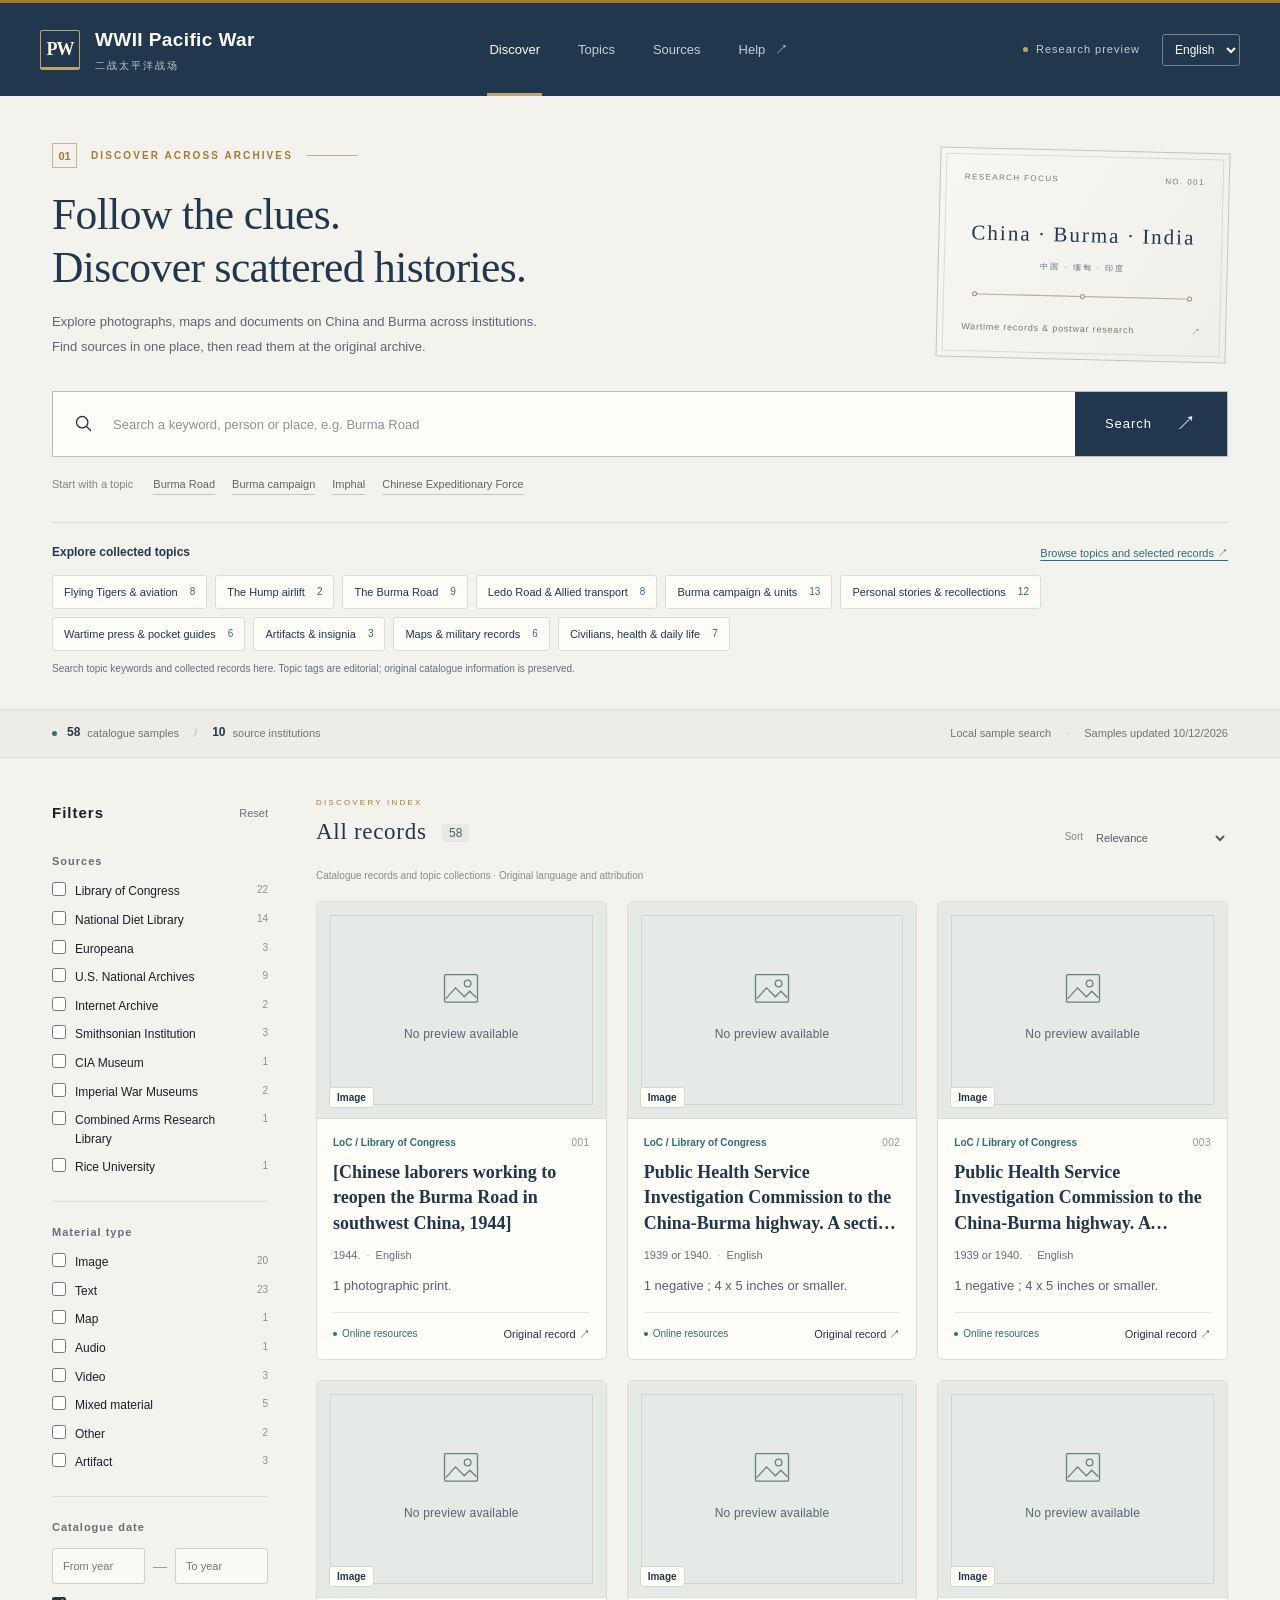
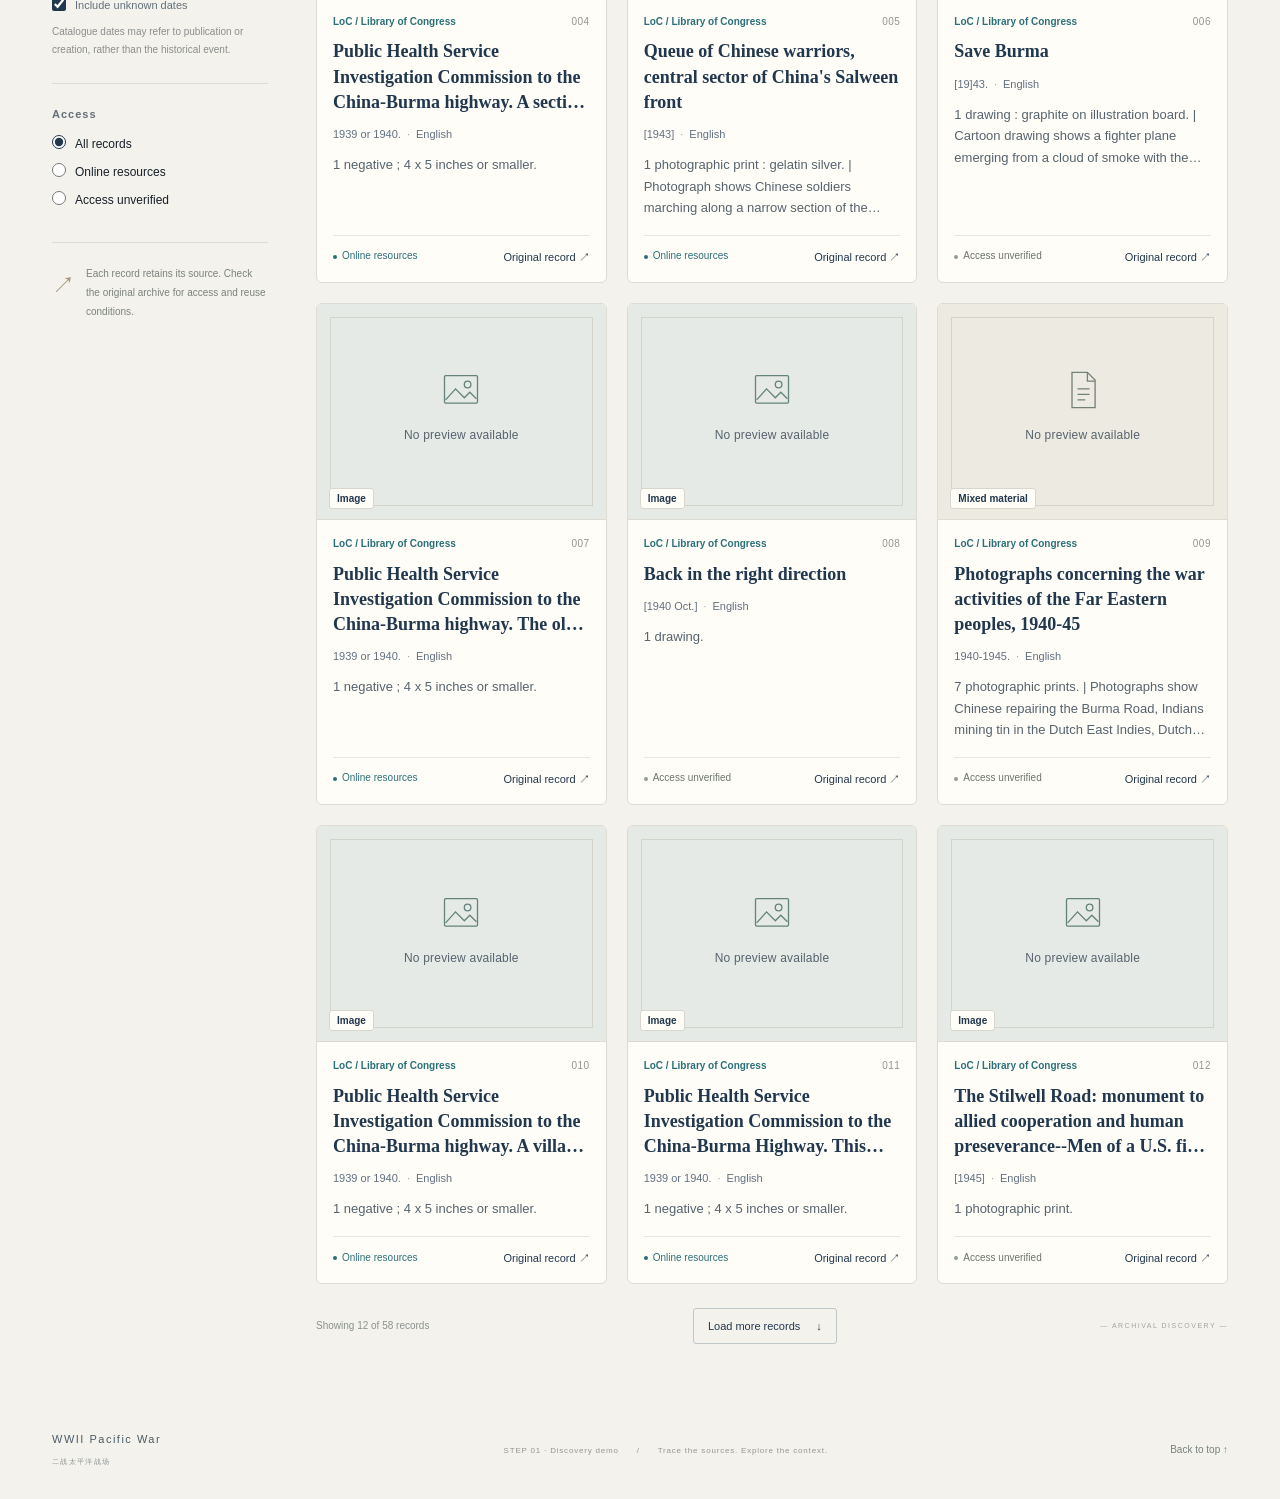
==== commit 9e89f833: "Unify archival discovery and add bilingual topic browsing" ====
--- a/step1/site/index.html
+++ b/step1/site/index.html
@@ -21,8 +21,8 @@
       </a>
       <nav aria-label="主导航">
         <a class="nav-active" href="./" data-page-link="./" aria-current="page">资料发现</a>
+        <a href="topics.html" data-page-link="topics.html">专题浏览</a>
         <a href="sources.html" data-page-link="sources.html">数据来源</a>
-        <a href="cbi-demo.html" data-page-link="cbi-demo.html">CBI demo</a>
         <button type="button" id="help-button">使用说明 <span aria-hidden="true">↗</span></button>
       </nav>
       <div class="header-tools"><span class="edition"><span aria-hidden="true"></span>研究预览版</span><label class="language-control"><span class="sr-only">界面语言</span><select id="language" aria-label="界面语言"><option value="en" lang="en">English</option><option value="zh-CN" lang="zh-CN">中文</option></select></label></div>
@@ -51,9 +51,10 @@
         <button class="primary-button" type="submit">搜索资料 <span aria-hidden="true">↗</span></button>
       </form>
       <div class="search-suggestions"><span id="search-hint">从一个主题开始</span><button type="button" data-query="滇缅公路" data-query-en="Burma Road">滇缅公路</button><button type="button" data-query="缅甸" data-query-en="Burma">缅甸战场</button><button type="button" data-query="英帕尔" data-query-en="Imphal">英帕尔</button><button type="button" data-query="中国远征军" data-query-en="Chinese Expeditionary Force">中国远征军</button></div>
+      <section class="topic-entry" aria-labelledby="topic-entry-title"><div class="topic-entry-heading"><h2 id="topic-entry-title">探索已整理专题</h2><a href="topics.html" data-page-link="topics.html">浏览专题与精选资料 ↗</a></div><div id="topic-shortcuts" class="topic-shortcuts"></div><p class="topic-entry-note">专题关键词和收录资料均可在此检索；标签由编辑整理，原始目录信息保留。</p></section>
     </section>
     <div class="collection-strip">
-      <div class="wrap strip-inner"><p><span class="status-dot" aria-hidden="true"></span><strong id="sample-count">—</strong> 条目录样本 <span class="strip-divider">/</span> <strong id="source-count">—</strong> 个已接入来源</p><p class="strip-note">本地样本检索<span class="strip-divider">·</span><span id="updated-date">正在载入资料</span></p></div>
+      <div class="wrap strip-inner"><p><span class="status-dot" aria-hidden="true"></span><strong id="sample-count">—</strong> 条目录样本 <span class="strip-divider">/</span> <strong id="source-count">—</strong> 个来源机构</p><p class="strip-note">本地样本检索<span class="strip-divider">·</span><span id="updated-date">正在载入资料</span></p></div>
     </div>
     <section class="discovery-layout wrap" aria-label="资料检索">
       <button class="mobile-filter-button" id="filter-toggle" type="button" aria-expanded="false" aria-controls="filters">筛选资料 <span aria-hidden="true">＋</span></button>
@@ -69,11 +70,11 @@
         <div class="results-toolbar"><div><p class="small-label">DISCOVERY INDEX</p><h2 id="results-heading" tabindex="-1">全部资料 <span id="result-count">—</span></h2></div><label class="sort-control">排序<select id="sort"><option value="relevance">相关性优先</option><option value="newest">目录日期：由新到旧</option><option value="oldest">目录日期：由旧到新</option></select></label></div>
         <p class="expansion-note" id="expansion-note" hidden></p>
         <div id="active-filters" class="active-filters" aria-label="当前筛选条件"></div>
-        <p class="results-context">跨来源目录样本 · 保留原始语言与出处</p>
+        <p class="results-context">跨来源目录与专题资料 · 保留原始语言与出处</p>
         <p class="sr-only" id="result-announcement" aria-live="polite" aria-atomic="true"></p>
         <div id="results" class="results-list" aria-busy="true"><div class="loading-state"><span class="loading-line"></span><p>正在整理目录索引…</p></div></div>
         <div id="empty-state" class="empty-state" hidden><span class="empty-icon" aria-hidden="true">⌕</span><h3>暂时没有找到匹配的资料</h3><p>试试更宽泛的关键词，或减少筛选条件。<br>这里检索的是演示样本，不代表原馆没有相关资料。</p><button type="button" class="secondary-button" id="clear-all">清除搜索与筛选</button></div>
-        <div id="error-state" class="empty-state" hidden><h3>目录样本暂时无法载入</h3><p>请使用项目的本地启动命令打开页面，并检查样本文件是否生成。</p><button type="button" class="secondary-button" id="retry-button">重新载入</button></div>
+        <div id="error-state" class="empty-state" hidden><h3>目录样本暂时无法载入</h3><p>请检查网络连接后重试。</p><button type="button" class="secondary-button" id="retry-button">重新载入</button></div>
         <div class="results-bottom" id="results-bottom" hidden><span id="shown-count"></span><button type="button" id="load-more" class="secondary-button" hidden>查看更多资料 <span aria-hidden="true">↓</span></button><span class="index-end" aria-hidden="true">— ARCHIVAL DISCOVERY —</span></div>
       </div>
     </section>
--- a/step1/site/styles.css
+++ b/step1/site/styles.css
@@ -74,3 +74,9 @@
 .sources-content .scope-note{font-size:11px;padding-top:20px}
 .sources-content .loading-state{margin-bottom:28px}
 @media(max-width:700px){.sources-content .source-cards{grid-template-columns:1fr;gap:18px}.sources-content{padding-block:24px 32px}.sources-content .source-card{padding:21px}.sources-tagline{font-size:21px}}
+
+/* Shared topic entry points in the discovery page. */
+.topic-entry{margin-top:27px;padding-top:20px;border-top:1px solid var(--warm-line)}
+.topic-entry-heading{display:flex;justify-content:space-between;gap:15px;align-items:center;margin-bottom:12px}.topic-entry-heading h2{font-size:12px;font-weight:600;color:var(--navy);margin:0}.topic-entry-heading a{font-size:11px;color:var(--teal);text-underline-offset:3px}
+.topic-shortcuts{display:flex;gap:8px;flex-wrap:wrap}.topic-shortcut{display:flex;gap:12px;align-items:center;background:var(--surface);border:1px solid var(--warm-line);border-radius:3px;color:var(--navy);padding:7px 11px;font-size:11px}.topic-shortcut small{color:var(--teal);font-size:10px}.topic-shortcut[aria-pressed="true"],.topic-shortcut:hover{border-color:var(--teal);background:#e8eeeb}.topic-entry-note{font-size:10px;color:var(--muted);margin:10px 0 0}
+@media(max-width:600px){.topic-entry-heading{align-items:start;flex-direction:column;gap:7px}.topic-shortcut{padding:7px 9px}}
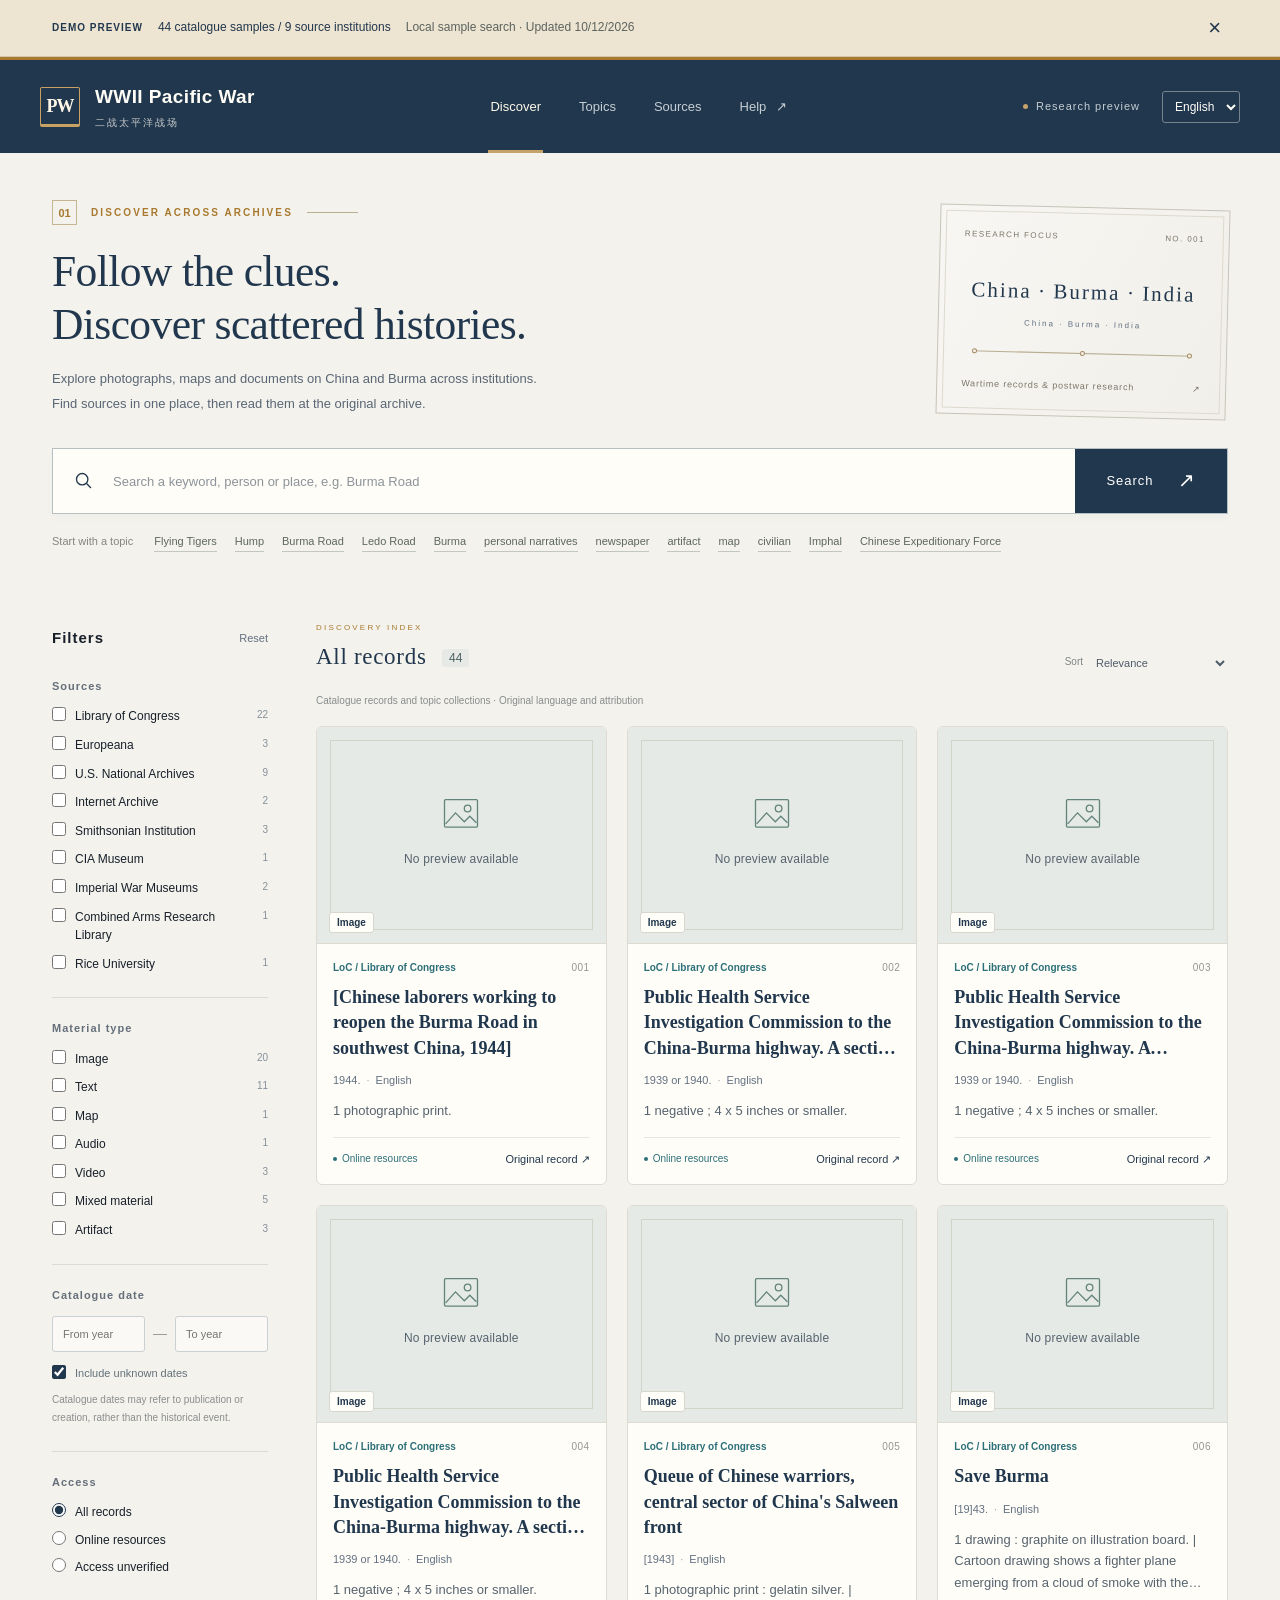
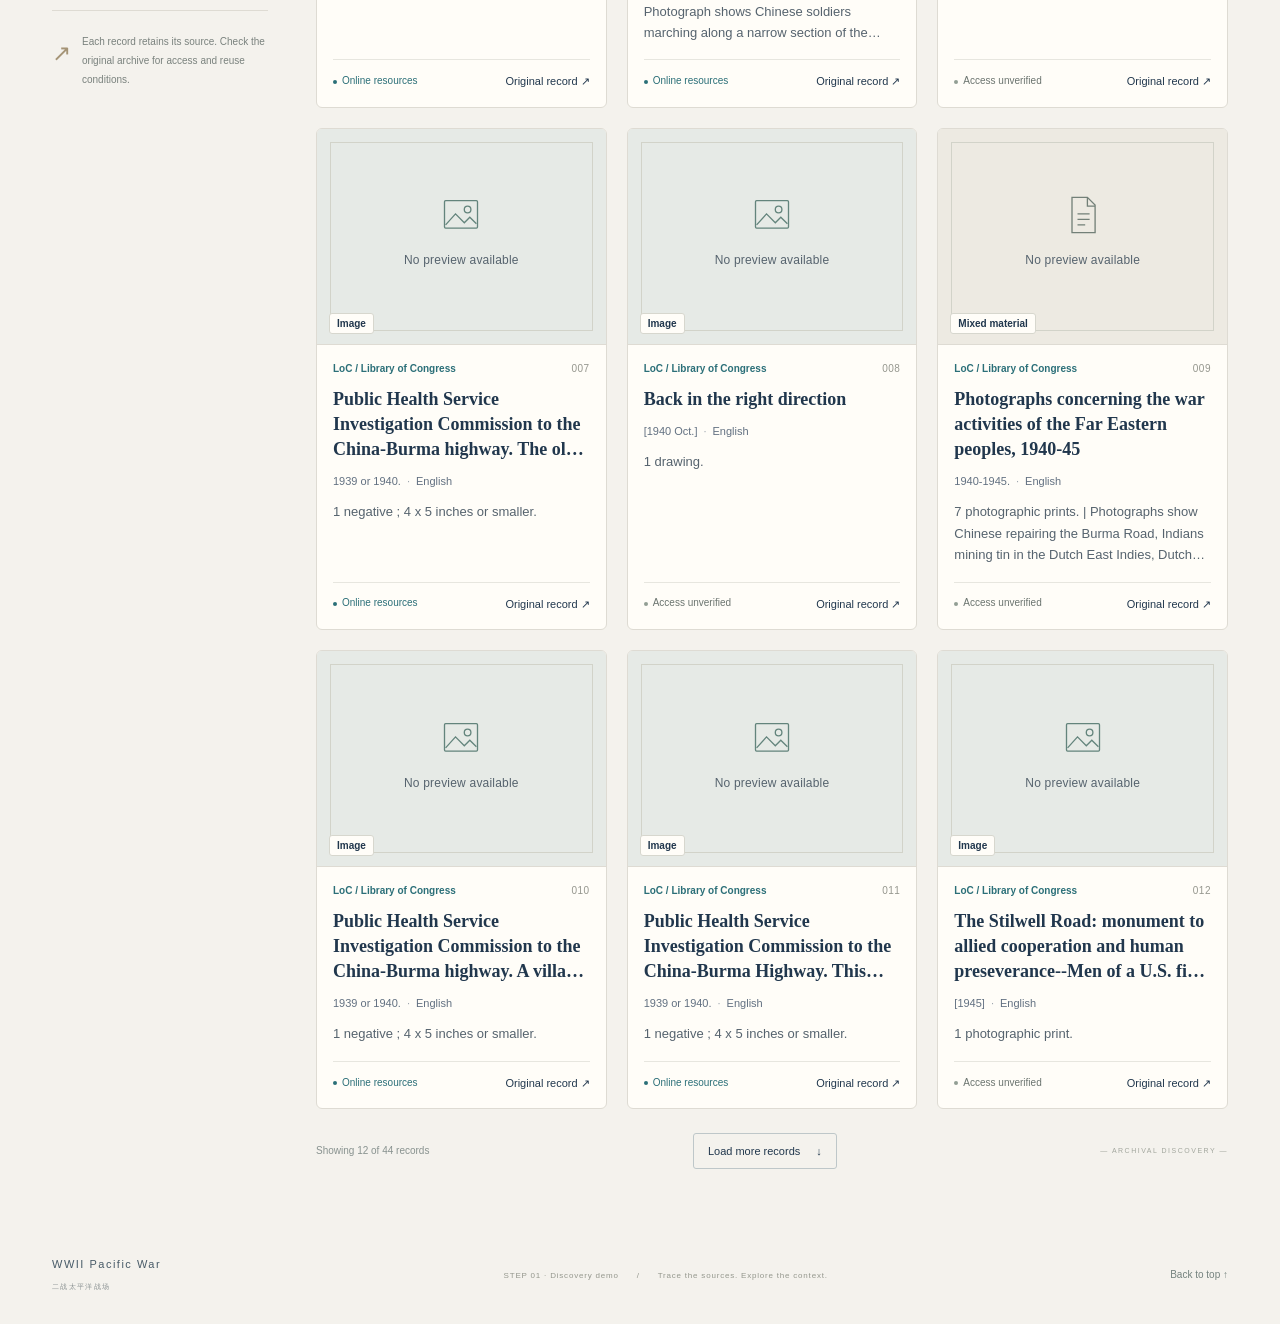
==== commit 20b5f5ee: "Refine discovery entry points and publish selected archival sources" ====
--- a/step1/site/index.html
+++ b/step1/site/index.html
@@ -1,87 +1,83 @@
 <!doctype html>
-<html lang="zh-CN">
+<html lang="en">
 <head>
   <meta charset="utf-8">
   <meta name="viewport" content="width=device-width, initial-scale=1">
   <meta name="color-scheme" content="light">
-  <meta name="description" content="WWII Pacific War：跨来源发现中国与缅甸战场的历史资料。检索真实目录样本，查看出处并前往原馆。">
+  <meta name="description" content="WWII Pacific War: Discover historical sources on China and Burma across archives. Search catalogue samples and follow their original sources.">
   <meta name="referrer" content="no-referrer">
-  <title>资料发现 · WWII Pacific War</title>
+  <title>Discovery · WWII Pacific War</title>
   <link rel="icon" href="icon.svg" type="image/svg+xml">
   <link rel="stylesheet" href="styles.css">
   <script type="module" src="app.js"></script>
 </head>
 <body>
-  <a class="skip-link" href="#results-heading">跳至检索结果</a>
+  <a class="skip-link" href="#results-heading">Skip to search results</a>
   <header class="masthead">
     <div class="header-inner">
-      <a class="brand" href="./" data-page-link="./" aria-label="WWII Pacific War 首页">
+      <a class="brand" href="./" data-page-link="./" aria-label="WWII Pacific War home">
         <span class="brand-mark" aria-hidden="true">PW</span>
         <span><strong>WWII Pacific War</strong><small>二战太平洋战场</small></span>
       </a>
-      <nav aria-label="主导航">
-        <a class="nav-active" href="./" data-page-link="./" aria-current="page">资料发现</a>
-        <a href="topics.html" data-page-link="topics.html">专题浏览</a>
-        <a href="sources.html" data-page-link="sources.html">数据来源</a>
-        <button type="button" id="help-button">使用说明 <span aria-hidden="true">↗</span></button>
+      <nav aria-label="Main navigation">
+        <a class="nav-active" href="./" data-page-link="./" aria-current="page">Discover</a>
+        <a href="topics.html" data-page-link="topics.html">Topics</a>
+        <a href="sources.html" data-i18n="数据来源" data-page-link="sources.html">Sources</a>
+        <button type="button" id="help-button">Help <span aria-hidden="true">↗</span></button>
       </nav>
-      <div class="header-tools"><span class="edition"><span aria-hidden="true"></span>研究预览版</span><label class="language-control"><span class="sr-only">界面语言</span><select id="language" aria-label="界面语言"><option value="en" lang="en">English</option><option value="zh-CN" lang="zh-CN">中文</option></select></label></div>
+      <div class="header-tools"><span class="edition"><span aria-hidden="true"></span>Research preview</span><label class="language-control"><span class="sr-only">Interface language</span><select id="language" aria-label="Interface language"><option value="en" lang="en">English</option><option value="zh-CN" lang="zh-CN">中文</option></select></label></div>
     </div>
   </header>
   <main>
     <section class="intro wrap" id="discover" aria-labelledby="page-title">
       <div class="intro-top">
         <div class="intro-copy">
-          <p class="eyebrow"><span class="section-number">01</span> 跨馆藏资料发现 <span class="eyebrow-line"></span></p>
-          <h1 id="page-title">循着线索，<br>发现散落的历史。</h1>
-          <p class="intro-description">从中国与缅甸战场出发，连接不同机构的照片、地图与文献。<br class="desktop-break">在同一个入口寻找资料，回到原始出处阅读。</p>
+          <p class="eyebrow"><span class="section-number">01</span> DISCOVER ACROSS ARCHIVES <span class="eyebrow-line"></span></p>
+          <h1 id="page-title">Follow the clues.<br>Discover scattered histories.</h1>
+          <p class="intro-description">Explore photographs, maps and documents on China and Burma across institutions.<br class="desktop-break">Find sources in one place, then read them at the original archive.</p>
         </div>
-        <div class="archive-note" aria-label="研究范围">
+        <div class="archive-note" aria-label="Research focus">
           <div class="note-top">RESEARCH FOCUS <span>NO. 001</span></div>
-          <div class="note-title">中国 · 缅甸 · 印度</div>
-          <div class="note-english">CHINA · BURMA · INDIA</div>
+          <div class="note-title">China · Burma · India</div>
+          <div class="note-english">中国 · 缅甸 · 印度</div>
           <div class="note-rule"><span></span><span></span><span></span></div>
-          <div class="note-bottom"><span>战时记录与战后研究</span><span aria-hidden="true">↗</span></div>
+          <div class="note-bottom"><span>Wartime records &amp; postwar research</span><span aria-hidden="true">↗</span></div>
         </div>
       </div>
       <form class="search-form" id="search-form" role="search">
-        <label class="sr-only" for="query">搜索资料</label>
+        <label class="sr-only" for="query">Search</label>
         <span class="search-icon" aria-hidden="true"><svg viewBox="0 0 24 24"><circle cx="10.5" cy="10.5" r="6.5"/><path d="m15.5 15.5 5 5"/></svg></span>
-        <input id="query" type="search" autocomplete="off" maxlength="240" placeholder="搜索关键词、人物或地点，例如：滇缅公路" aria-describedby="search-hint">
-        <button class="primary-button" type="submit">搜索资料 <span aria-hidden="true">↗</span></button>
+        <input id="query" type="search" autocomplete="off" maxlength="240" placeholder="Search a keyword, person or place, e.g. Burma Road" aria-describedby="search-hint">
+        <button class="primary-button" type="submit">Search <span aria-hidden="true">↗</span></button>
       </form>
-      <div class="search-suggestions"><span id="search-hint">从一个主题开始</span><button type="button" data-query="滇缅公路" data-query-en="Burma Road">滇缅公路</button><button type="button" data-query="缅甸" data-query-en="Burma">缅甸战场</button><button type="button" data-query="英帕尔" data-query-en="Imphal">英帕尔</button><button type="button" data-query="中国远征军" data-query-en="Chinese Expeditionary Force">中国远征军</button></div>
-      <section class="topic-entry" aria-labelledby="topic-entry-title"><div class="topic-entry-heading"><h2 id="topic-entry-title">探索已整理专题</h2><a href="topics.html" data-page-link="topics.html">浏览专题与精选资料 ↗</a></div><div id="topic-shortcuts" class="topic-shortcuts"></div><p class="topic-entry-note">专题关键词和收录资料均可在此检索；标签由编辑整理，原始目录信息保留。</p></section>
+<div class="search-suggestions"><span id="search-hint">Start with a topic</span><div id="topic-shortcuts" class="topic-shortcuts" role="group" aria-labelledby="search-hint"></div></div>
     </section>
-    <div class="collection-strip">
-      <div class="wrap strip-inner"><p><span class="status-dot" aria-hidden="true"></span><strong id="sample-count">—</strong> 条目录样本 <span class="strip-divider">/</span> <strong id="source-count">—</strong> 个来源机构</p><p class="strip-note">本地样本检索<span class="strip-divider">·</span><span id="updated-date">正在载入资料</span></p></div>
-    </div>
-    <section class="discovery-layout wrap" aria-label="资料检索">
-      <button class="mobile-filter-button" id="filter-toggle" type="button" aria-expanded="false" aria-controls="filters">筛选资料 <span aria-hidden="true">＋</span></button>
-      <aside class="filters" id="filters" aria-label="筛选资料">
-        <div class="filter-heading"><h2>筛选资料</h2><button type="button" id="reset-filters">重置</button></div>
-        <fieldset><legend>来源机构</legend><div id="source-filters" class="checkbox-list"></div></fieldset>
-        <fieldset><legend>资料类型</legend><div id="type-filters" class="checkbox-list"></div></fieldset>
-        <fieldset><legend>目录日期</legend><div class="year-range"><label><span class="sr-only">起始年份</span><input type="number" id="start-year" placeholder="起始年" min="1000" max="2100" aria-label="起始年份"></label><span aria-hidden="true">—</span><label><span class="sr-only">结束年份</span><input type="number" id="end-year" placeholder="结束年" min="1000" max="2100" aria-label="结束年份"></label></div><p id="date-error" class="field-error" role="alert" hidden></p><label class="check-row unknown-date"><input type="checkbox" id="unknown-dates" checked><span>包含日期不详</span></label><p class="filter-hint">目录日期可能是出版或创作年份，并不一定是事件发生年份。</p></fieldset>
-        <fieldset><legend>访问状态</legend><label class="check-row"><input type="radio" name="access" value="all" checked><span>全部资料</span></label><label class="check-row"><input type="radio" name="access" value="online"><span>有在线资源</span></label><label class="check-row"><input type="radio" name="access" value="unverified"><span>访问条件待确认</span></label></fieldset>
-        <div class="filter-footnote"><span aria-hidden="true">↗</span><p>每条记录保留原始出处。原件的访问与使用条件以原馆说明为准。</p></div>
+    <section class="discovery-layout wrap" aria-label="Archive discovery">
+      <button class="mobile-filter-button" id="filter-toggle" type="button" aria-expanded="false" aria-controls="filters">Filters <span aria-hidden="true">＋</span></button>
+      <aside class="filters" id="filters" aria-label="Filters">
+        <div class="filter-heading"><h2>Filters</h2><button type="button" id="reset-filters">Reset</button></div>
+        <fieldset><legend>Sources</legend><div id="source-filters" class="checkbox-list"></div></fieldset>
+        <fieldset><legend>Material type</legend><div id="type-filters" class="checkbox-list"></div></fieldset>
+        <fieldset><legend>Catalogue date</legend><div class="year-range"><label><span class="sr-only">Start year</span><input type="number" id="start-year" placeholder="From year" min="1000" max="2100" aria-label="Start year"></label><span aria-hidden="true">—</span><label><span class="sr-only">End year</span><input type="number" id="end-year" placeholder="To year" min="1000" max="2100" aria-label="End year"></label></div><p id="date-error" class="field-error" role="alert" hidden></p><label class="check-row unknown-date"><input type="checkbox" id="unknown-dates" checked><span>Include unknown dates</span></label><p class="filter-hint">Catalogue dates may refer to publication or creation, rather than the historical event.</p></fieldset>
+        <fieldset><legend>Access</legend><label class="check-row"><input type="radio" name="access" value="all" checked><span>All records</span></label><label class="check-row"><input type="radio" name="access" value="online"><span>Online resources</span></label><label class="check-row"><input type="radio" name="access" value="unverified"><span>Access unverified</span></label></fieldset>
+        <div class="filter-footnote"><span aria-hidden="true">↗</span><p>Each record retains its source. Check the original archive for access and reuse conditions.</p></div>
       </aside>
       <div class="results-area">
-        <div class="results-toolbar"><div><p class="small-label">DISCOVERY INDEX</p><h2 id="results-heading" tabindex="-1">全部资料 <span id="result-count">—</span></h2></div><label class="sort-control">排序<select id="sort"><option value="relevance">相关性优先</option><option value="newest">目录日期：由新到旧</option><option value="oldest">目录日期：由旧到新</option></select></label></div>
+        <div class="results-toolbar"><div><p class="small-label">DISCOVERY INDEX</p><h2 id="results-heading" tabindex="-1">All records <span id="result-count">—</span></h2></div><label class="sort-control">Sort<select id="sort"><option value="relevance">相关性优先</option><option value="newest">目录日期：由新到旧</option><option value="oldest">目录日期：由旧到新</option></select></label></div>
         <p class="expansion-note" id="expansion-note" hidden></p>
-        <div id="active-filters" class="active-filters" aria-label="当前筛选条件"></div>
-        <p class="results-context">跨来源目录与专题资料 · 保留原始语言与出处</p>
+        <div id="active-filters" class="active-filters" aria-label="Active filters"></div>
+        <p class="results-context">Catalogue records and topic collections · Original language and attribution</p>
         <p class="sr-only" id="result-announcement" aria-live="polite" aria-atomic="true"></p>
-        <div id="results" class="results-list" aria-busy="true"><div class="loading-state"><span class="loading-line"></span><p>正在整理目录索引…</p></div></div>
-        <div id="empty-state" class="empty-state" hidden><span class="empty-icon" aria-hidden="true">⌕</span><h3>暂时没有找到匹配的资料</h3><p>试试更宽泛的关键词，或减少筛选条件。<br>这里检索的是演示样本，不代表原馆没有相关资料。</p><button type="button" class="secondary-button" id="clear-all">清除搜索与筛选</button></div>
-        <div id="error-state" class="empty-state" hidden><h3>目录样本暂时无法载入</h3><p>请检查网络连接后重试。</p><button type="button" class="secondary-button" id="retry-button">重新载入</button></div>
-        <div class="results-bottom" id="results-bottom" hidden><span id="shown-count"></span><button type="button" id="load-more" class="secondary-button" hidden>查看更多资料 <span aria-hidden="true">↓</span></button><span class="index-end" aria-hidden="true">— ARCHIVAL DISCOVERY —</span></div>
+        <div id="results" class="results-list" aria-busy="true"><div class="loading-state"><span class="loading-line"></span><p>Loading the discovery index…</p></div></div>
+        <div id="empty-state" class="empty-state" hidden><span class="empty-icon" aria-hidden="true">⌕</span><h3>No matching records</h3><p>Try a broader keyword or fewer filters.<br>This searches demo samples; the original archive may have more relevant records.</p><button type="button" class="secondary-button" id="clear-all">Clear search and filters</button></div>
+        <div id="error-state" class="empty-state" hidden><h3>Catalogue samples could not be loaded</h3><p>Check your connection and try again.</p><button type="button" class="secondary-button" id="retry-button">Try again</button></div>
+        <div class="results-bottom" id="results-bottom" hidden><span id="shown-count"></span><button type="button" id="load-more" class="secondary-button" hidden>Load more records <span aria-hidden="true">↓</span></button><span class="index-end" aria-hidden="true">— ARCHIVAL DISCOVERY —</span></div>
       </div>
     </section>
   </main>
-  <footer class="wrap footer"><div><strong>WWII Pacific War</strong><span>二战太平洋战场</span></div><p>STEP 01 · 统一发现演示 <span aria-hidden="true">/</span> 元数据有出处，历史有脉络。</p><a href="#discover">回到顶部 ↑</a></footer>
-  <dialog id="detail-dialog" aria-labelledby="detail-title"><div class="dialog-top"><span>CATALOGUE RECORD <span class="dialog-divider">/</span> 资料详情</span><button type="button" class="icon-button" id="close-detail" aria-label="关闭资料详情">×</button></div><div id="detail-content" class="detail-content"></div></dialog>
-  <dialog id="help-dialog" aria-labelledby="help-title"><div class="dialog-top"><span>RESEARCH GUIDE <span class="dialog-divider">/</span> 使用说明</span><button type="button" class="icon-button" id="close-help" aria-label="关闭使用说明">×</button></div><div class="detail-content help-content"><p class="eyebrow">从关键词到原始出处</p><h2 id="help-title">如何使用 WWII Pacific War</h2><ol><li><strong>输入线索</strong><p>搜索标题、地点或人物。预设主题支持中英日检索词扩展，具体使用的词会显示在结果上方。</p></li><li><strong>缩小范围</strong><p>组合选择来源、资料类型、目录日期与访问状态。日期筛选针对目录记录，不自动判断战役发生年份。</p></li><li><strong>核对原始出处</strong><p>打开记录查看原始描述，再前往原馆确认内容、访问条件和使用许可。</p></li></ol><div class="detail-note">当前搜索本地已导入的真实样本，不是全馆藏实时检索。关键词命中不等于史料相关性已经确认；书目记录也不等于在线全文。</div></div></dialog>
+  <footer class="wrap footer"><div><strong>WWII Pacific War</strong><span>二战太平洋战场</span></div><p>STEP 01 · Discovery demo <span aria-hidden="true">/</span> Trace the sources. Explore the context.</p><a href="#discover">Back to top ↑</a></footer>
+  <dialog id="detail-dialog" aria-labelledby="detail-title"><div class="dialog-top"><span>CATALOGUE RECORD <span class="dialog-divider">/</span> Record details</span><button type="button" class="icon-button" id="close-detail" aria-label="Close record details">×</button></div><div id="detail-content" class="detail-content"></div></dialog>
+  <dialog id="help-dialog" aria-labelledby="help-title"><div class="dialog-top"><span>RESEARCH GUIDE <span class="dialog-divider">/</span> Help</span><button type="button" class="icon-button" id="close-help" aria-label="Close help">×</button></div><div class="detail-content help-content"><p class="eyebrow">FROM KEYWORDS TO ORIGINAL SOURCES</p><h2 id="help-title">How to use WWII Pacific War</h2><ol><li><strong>Enter a clue</strong><p>Search for titles, places or people. Preset topics expand to Chinese, English and Japanese terms, shown above the results.</p></li><li><strong>Narrow your search</strong><p>Combine sources, material types, catalogue dates and access filters. Date filters use catalogue metadata, not inferred battle dates.</p></li><li><strong>Check the original source</strong><p>Open a record to read its original description, then visit the archive to verify its content, access and reuse conditions.</p></li></ol><div class="detail-note">Search covers imported local samples, not live searches of entire collections. A keyword match does not establish historical relevance, and a catalogue record does not guarantee online full text.</div></div></dialog>
   <noscript><div class="noscript-note">Enable JavaScript to search catalogue samples. / 请启用 JavaScript 以检索本地目录样本。</div></noscript>
 </body>
 </html>
--- a/step1/site/styles.css
+++ b/step1/site/styles.css
@@ -2,7 +2,7 @@
 *{box-sizing:border-box}html{scroll-behavior:smooth;scroll-padding-top:30px}body{margin:0;background:var(--paper);color:var(--ink);font:14px/1.65 var(--sans);-webkit-font-smoothing:antialiased}button,input,select{font:inherit}button,a,input,select{-webkit-tap-highlight-color:transparent}button{cursor:pointer}a{color:inherit}button:disabled{cursor:wait;opacity:.6}button{border:0}a,button,input,select{outline-offset:4px}a:focus-visible,button:focus-visible,input:focus-visible,select:focus-visible{outline:2px solid var(--teal)}[hidden]{display:none!important}.wrap{width:min(1200px,calc(100% - 104px));margin-inline:auto}.sr-only{position:absolute;width:1px;height:1px;padding:0;margin:-1px;overflow:hidden;clip:rect(0,0,0,0);white-space:nowrap;border:0}.skip-link{position:fixed;top:-80px;left:20px;z-index:100;padding:12px;background:var(--surface)}.skip-link:focus{top:10px}
 .masthead{background:var(--navy);color:var(--surface);border-top:3px solid var(--brass)}.header-inner{min-height:93px;width:min(1360px,calc(100% - 80px));margin:auto;display:flex;align-items:center;justify-content:space-between;gap:40px}.brand{display:flex;align-items:center;gap:15px;text-decoration:none;flex-shrink:0}.brand strong{font-size:19px;letter-spacing:.4px;font-weight:600;display:block}.brand small{font-size:10px;letter-spacing:2px;display:block;opacity:.75;margin-top:3px}.brand-mark{width:40px;height:40px;display:grid;place-items:center;flex-shrink:0;border:1px solid #c9a162;border-bottom:3px solid #c9a162;border-radius:2px;font:600 18px/1 var(--serif);letter-spacing:-1px;color:#fff8e9}nav{display:flex;gap:34px;height:93px;align-items:center}nav a,nav button{background:none;text-decoration:none;color:#c6ced5;height:100%;display:flex;align-items:center;gap:10px;font-size:13px;position:relative;padding:0 2px}nav a:hover,nav button:hover{color:white}nav .nav-active{color:#fff8e9}nav .nav-active:after{position:absolute;bottom:0;left:0;right:0;height:3px;background:#c7a36c;content:""}.edition{font-size:11px;color:#c4cdd3;letter-spacing:1px;display:flex;align-items:center;gap:8px}.edition>span{width:5px;height:5px;border-radius:50%;background:#c7a36c}
 .intro{padding-top:47px;padding-bottom:31px}.intro-top{display:grid;grid-template-columns:1fr 290px;gap:64px;align-items:center}.eyebrow{color:var(--brass);font-size:10px;font-weight:600;letter-spacing:2.1px;margin:0 0 20px;display:flex;align-items:center;gap:14px}.section-number{font-size:11px;letter-spacing:0;border:1px solid #c5b591;width:25px;height:25px;display:grid;place-items:center}.eyebrow-line{width:51px;height:1px;background:#bbae90}h1{font-family:var(--serif);font-weight:500;font-size:48px;line-height:1.35;letter-spacing:2px;color:var(--navy);margin:0 0 16px}.intro-description{color:#596674;font-size:13px;line-height:1.95;margin:0}.archive-note{border:1px solid #c8c4b9;padding:22px 24px;background:linear-gradient(120deg,rgba(255,255,255,.34),rgba(234,231,223,.3));position:relative;transform:rotate(1.4deg);margin-top:7px}.archive-note:after{content:"";position:absolute;inset:5px;border:1px solid #ded9cf;pointer-events:none}.note-top,.note-bottom{display:flex;justify-content:space-between;gap:16px;color:#7c7669;font-size:8px;letter-spacing:1.4px}.note-title{font-family:var(--serif);font-size:21px;color:var(--navy);text-align:center;letter-spacing:2px;margin-top:32px}.note-english{text-align:center;font-size:8px;letter-spacing:2px;color:var(--muted);margin-top:8px}.note-rule{display:flex;justify-content:space-between;align-items:center;margin:22px 10px 25px;height:1px;background:#b9ae93}.note-rule span{width:5px;height:5px;border-radius:50%;background:var(--paper);border:1px solid #a68b5f}.note-bottom{letter-spacing:.8px;font-size:9px}
-.search-form{display:flex;align-items:center;background:var(--surface);border:1px solid #b8bfc3;box-shadow:0 4px 10px #21374d05;margin-top:31px;min-height:66px;position:relative}.search-form:focus-within{border-color:var(--teal);box-shadow:0 0 0 2px #2b6f781a}.search-icon{width:60px;display:grid;place-items:center;color:var(--navy);flex-shrink:0}.search-icon svg{width:21px;fill:none;stroke:currentColor;stroke-width:1.5}.search-form input{min-width:0;flex:1;border:none;background:none;outline:none!important;height:64px;font-size:15px;color:var(--navy);padding:0 12px 0 0}.search-form input::placeholder{color:#8c9399;font-size:13px}.primary-button{background:var(--navy);color:white;align-self:stretch;min-width:152px;display:flex;justify-content:center;gap:24px;align-items:center;font-size:13px;letter-spacing:1px}.primary-button:hover{background:#2b4a62}.primary-button>span{font-size:20px;font-weight:300}.search-suggestions{display:flex;align-items:center;gap:17px;flex-wrap:wrap;margin-top:17px;font-size:11px}.search-suggestions>span{color:#83877e;margin-right:3px}.search-suggestions button{padding:1px 0;background:none;color:#5d665f;border-bottom:1px solid #c4c7be}.search-suggestions button:hover{color:var(--navy);border-color:var(--brass)}.collection-strip{border-block:1px solid var(--warm-line);background:#eeece6}.strip-inner{display:flex;justify-content:space-between;gap:24px;align-items:center;min-height:47px;color:#69747d;font-size:11px}.strip-inner p{margin:0;display:flex;align-items:center;gap:7px}.strip-inner strong{color:var(--navy);font-size:12px;font-weight:600}.strip-divider{opacity:.45;margin-inline:8px}.status-dot{height:5px;width:5px;border-radius:50%;background:var(--teal);margin-right:3px}
+.search-form{display:flex;align-items:center;background:var(--surface);border:1px solid #b8bfc3;box-shadow:0 4px 10px #21374d05;margin-top:31px;min-height:66px;position:relative}.search-form:focus-within{border-color:var(--teal);box-shadow:0 0 0 2px #2b6f781a}.search-icon{width:60px;display:grid;place-items:center;color:var(--navy);flex-shrink:0}.search-icon svg{width:21px;fill:none;stroke:currentColor;stroke-width:1.5}.search-form input{min-width:0;flex:1;border:none;background:none;outline:none!important;height:64px;font-size:15px;color:var(--navy);padding:0 12px 0 0}.search-form input::placeholder{color:#8c9399;font-size:13px}.primary-button{background:var(--navy);color:white;align-self:stretch;min-width:152px;display:flex;justify-content:center;gap:24px;align-items:center;font-size:13px;letter-spacing:1px}.primary-button:hover{background:#2b4a62}.primary-button>span{font-size:20px;font-weight:300}.search-suggestions{display:flex;align-items:center;gap:17px;flex-wrap:wrap;margin-top:17px;font-size:11px}.search-suggestions>span{color:#83877e;margin-right:3px}.search-suggestions button{padding:1px 0;background:none;color:#5d665f;border-bottom:1px solid #c4c7be}.search-suggestions button:hover{color:var(--navy);border-color:var(--brass)}
 .discovery-layout{display:grid;grid-template-columns:216px minmax(0,1fr);gap:48px;padding-top:38px;padding-bottom:57px;align-items:start}.filter-heading{display:flex;justify-content:space-between;align-items:center;margin:5px 0 27px}.filter-heading h2{font-size:15px;letter-spacing:1px;font-weight:600;margin:0}.filter-heading button{font-size:11px;color:var(--muted);background:none;padding:3px 0}.filter-heading button:hover{color:var(--navy);text-decoration:underline}fieldset{border:0;padding:0 0 24px;margin:0 0 21px;border-bottom:1px solid var(--warm-line);min-width:0}legend{font-size:11px;letter-spacing:1px;color:#646f7a;font-weight:600;padding:0 0 12px}.checkbox-list{display:grid;gap:10px}.check-row{display:flex;align-items:center;gap:9px;font-size:12px;cursor:pointer;line-height:1.55;margin:0 0 9px}.checkbox-list .check-row{margin:0}.check-row input{accent-color:var(--navy);width:14px;height:14px;flex-shrink:0;margin:0}.check-row>span:not(.facet-count){flex:1}.facet-count{font-size:10px;color:#84909a;font-variant-numeric:tabular-nums}.year-range{display:flex;align-items:center;gap:8px;color:#9a9d9b}.year-range label{min-width:0;flex:1}.year-range input{width:100%;border:1px solid #cbd0d2;background:#faf9f5;border-radius:3px;padding:8px 5px 8px 10px;font-size:11px;color:var(--navy);appearance:textfield}.year-range input::-webkit-inner-spin-button{appearance:none}.filter-hint{font-size:10px;color:#8a8e8d;line-height:1.8;margin:9px 0 0}.unknown-date{margin-top:13px;font-size:11px;color:#63717a}.field-error{color:#a24233;font-size:11px;margin:7px 0}.filter-footnote{display:flex;gap:11px;align-items:start;color:#7a827e;font-size:10px;line-height:1.9}.filter-footnote>span{font-size:23px;color:#a59476}.filter-footnote p{margin:0}.mobile-filter-button{display:none}.results-toolbar{display:flex;justify-content:space-between;align-items:end;gap:20px;margin-bottom:17px}.small-label{font-size:8px;letter-spacing:2.2px;color:var(--brass);margin:0 0 4px}.results-toolbar h2{font-size:23px;font-family:var(--serif);font-weight:500;letter-spacing:.7px;color:var(--navy);margin:0}.results-toolbar h2 span{font-size:12px;background:#e6e9e6;color:#4d6263;border-radius:3px;padding:2px 7px;margin-left:9px;font-family:var(--sans);vertical-align:middle;letter-spacing:0}.sort-control{display:flex;align-items:center;gap:9px;color:#7f8587;font-size:10px;white-space:nowrap;padding-bottom:3px}.sort-control select{background:transparent;border:0;color:#4d5c6a;font-size:11px;max-width:175px;padding:3px 0}.results-context{margin:0 0 17px;font-size:10px;color:#878d8e}.expansion-note{background:#e8eeeb;color:#486763;padding:9px 12px;font-size:11px;border-left:2px solid #69897c;margin:2px 0 13px;overflow-wrap:anywhere}.active-filters{display:flex;gap:7px;flex-wrap:wrap;margin:0}.active-filters:not(:empty){margin-bottom:13px}.filter-chip{display:flex;align-items:center;gap:8px;background:#e6e9e6;color:#4c6766;border:1px solid #d3ded7;font-size:10px;padding:3px 8px;border-radius:3px}.filter-chip:hover{border-color:var(--teal)}
 /* Preview-led result cards keep titles and descriptions visible across sources. */
 .results-list{display:grid;grid-template-columns:repeat(3,minmax(0,1fr));gap:20px;align-items:stretch}
@@ -45,7 +45,7 @@
 dialog{padding:0;border:1px solid #cbd0c9;border-radius:7px;width:min(740px,calc(100% - 32px));max-height:90dvh;background:var(--surface);color:var(--ink);box-shadow:0 20px 90px #14283940}dialog::backdrop{background:#1525369c;backdrop-filter:blur(3px)}.dialog-top{padding:13px 26px;display:flex;align-items:center;justify-content:space-between;gap:20px;border-bottom:1px solid var(--line);font-size:9px;letter-spacing:1px;color:#74838a;position:sticky;top:0;background:var(--surface);z-index:2}.dialog-divider{margin-inline:10px;color:#b6b3a7}.icon-button{font-size:28px;font-weight:300;line-height:1;color:#6a777a;background:none;width:35px;height:35px;padding:0;border-radius:3px}.icon-button:hover{background:var(--soft)}.detail-content{padding:29px 32px 32px}.detail-content .eyebrow{font-size:9px;margin-bottom:13px}.detail-content h2{font-family:var(--serif);font-size:28px;font-weight:500;line-height:1.45;color:var(--navy);margin:0 0 25px;overflow-wrap:anywhere}.detail-description{white-space:pre-wrap;overflow-wrap:anywhere;font-size:13px;color:#5a6974;line-height:1.9;margin-bottom:26px}.detail-grid{display:grid;grid-template-columns:1fr 1fr;gap:18px 24px;margin:0 0 24px}.detail-grid>div{border-top:1px solid var(--line);padding-top:10px;min-width:0}.detail-grid dt{font-size:10px;color:#909894;margin-bottom:6px}.detail-grid dd{margin:0;color:#4b5d69;font-size:12px;overflow-wrap:anywhere;white-space:pre-line}.detail-note{border-left:2px solid #b2a177;background:#efeee7;padding:12px 16px;color:#7a807b;font-size:11px;line-height:1.9;margin:20px 0}.detail-links{display:flex;gap:14px;align-items:center;margin-top:23px;flex-wrap:wrap}.detail-links .primary-button{padding:12px 22px;text-decoration:none;min-width:0;gap:24px;border-radius:3px}.detail-links .secondary-button{text-decoration:none;padding:12px 16px}.help-content ol{padding-left:23px}.help-content li{padding-left:7px;margin:20px 0;color:var(--brass)}.help-content li strong{color:var(--navy);font-weight:500;font-size:14px}.help-content li p{font-size:12px;color:#6e7a82}.noscript-note{padding:30px;text-align:center;background:#f5deaf;color:var(--ink)}
 @media(min-width:1500px){.intro-top{grid-template-columns:1fr 320px}.archive-note{margin-right:18px}.intro{padding-top:55px;padding-bottom:34px}h1{font-size:53px}}
 @media(max-width:1000px){.source-cards{grid-template-columns:repeat(2,minmax(0,1fr))}.wrap{width:calc(100% - 56px)}.header-inner{width:calc(100% - 48px);gap:22px}.edition{display:none}nav{gap:23px}.intro-top{grid-template-columns:1fr 235px;gap:30px}h1{font-size:42px}.archive-note{padding:19px 18px}.note-title{font-size:17px}.note-top{font-size:7px}.discovery-layout{grid-template-columns:190px minmax(0,1fr);gap:28px}.footer p{display:none}}
-@media(max-width:700px){.wrap{width:calc(100% - 36px)}.header-inner{width:calc(100% - 36px);min-height:74px;gap:15px}.brand{gap:10px}.brand strong{font-size:15px;letter-spacing:.2px}.brand small{font-size:8px;letter-spacing:1.7px}.brand-mark{width:32px;height:34px;font-size:15px}nav{height:74px;gap:15px}nav a,nav button{font-size:11px}nav button>span{display:none}.intro{padding-top:30px;padding-bottom:24px}.intro-top{display:block}.archive-note{display:none}.eyebrow{font-size:9px;margin-bottom:15px;gap:10px}.section-number{height:22px;width:22px;font-size:9px}h1{font-size:37px;line-height:1.4;letter-spacing:1px;margin-bottom:15px}.intro-description{font-size:12px;max-width:340px}.desktop-break{display:none}.search-form{margin-top:24px;min-height:56px}.search-icon{width:39px}.search-icon svg{width:18px}.search-form input{height:54px;font-size:14px}.search-form input::placeholder{font-size:11px}.primary-button{min-width:89px;gap:9px;font-size:11px;letter-spacing:0}.primary-button>span{font-size:16px}.search-suggestions{gap:14px 15px;font-size:10px;line-height:1.5;margin-top:15px}.search-suggestions>span{width:100%;margin:0;font-size:9px}.strip-inner{min-height:54px;align-items:start;justify-content:center;flex-direction:column;gap:2px;padding-block:9px;font-size:10px}.strip-inner .strip-note{font-size:8px;margin-left:15px}.strip-divider{margin-inline:4px}.discovery-layout{display:block;padding-top:24px;padding-bottom:32px}.mobile-filter-button{display:flex;justify-content:space-between;align-items:center;width:100%;padding:12px 15px;background:#e8e8e0;color:var(--navy);border:1px solid #d6dbd3;border-radius:3px;margin-bottom:23px;font-size:12px}.mobile-filter-button>span{font-size:17px;color:#70847c}.filters{display:none;background:#efeee8;padding:20px 17px 2px;border:1px solid var(--warm-line);border-radius:3px;margin-top:-14px;margin-bottom:23px}.filters.is-open{display:block}.filter-heading{margin-bottom:20px}.checkbox-list{grid-template-columns:1fr 1fr;column-gap:20px}.check-row{font-size:11px}fieldset{padding-bottom:18px;margin-bottom:18px}.year-range{max-width:300px}.filter-footnote{margin-bottom:20px}.results-toolbar{gap:8px}.results-toolbar h2{font-size:21px}.sort-control{font-size:9px;gap:3px;max-width:155px}.sort-control select{font-size:10px;max-width:133px}.results-context{font-size:9px}.results-bottom{font-size:9px;flex-wrap:wrap}.index-end{display:none}.sources-section{padding:29px 0 20px}.sources-title{display:block}.sources-title h2{font-size:23px}.sources-title>p{margin-top:12px;font-size:10px}.source-cards{grid-template-columns:1fr;gap:0;margin-top:21px}.source-card{padding:17px 0}.source-card-heading{max-width:none}.source-abbr{font-size:20px}.source-card p{max-width:400px}.scope-note{font-size:9px}.footer{min-height:85px}.footer strong{font-size:10px}.footer>a{font-size:9px}.dialog-top{padding:10px 17px;font-size:8px}.detail-content{padding:22px 21px 26px}.detail-content h2{font-size:23px}.detail-grid{gap:16px}.detail-grid dd{font-size:11px}.detail-description{font-size:12px}.detail-links .primary-button{padding:12px 17px}}
+@media(max-width:700px){.wrap{width:calc(100% - 36px)}.header-inner{width:calc(100% - 36px);min-height:74px;gap:15px}.brand{gap:10px}.brand strong{font-size:15px;letter-spacing:.2px}.brand small{font-size:8px;letter-spacing:1.7px}.brand-mark{width:32px;height:34px;font-size:15px}nav{height:74px;gap:15px}nav a,nav button{font-size:11px}nav button>span{display:none}.intro{padding-top:30px;padding-bottom:24px}.intro-top{display:block}.archive-note{display:none}.eyebrow{font-size:9px;margin-bottom:15px;gap:10px}.section-number{height:22px;width:22px;font-size:9px}h1{font-size:37px;line-height:1.4;letter-spacing:1px;margin-bottom:15px}.intro-description{font-size:12px;max-width:340px}.desktop-break{display:none}.search-form{margin-top:24px;min-height:56px}.search-icon{width:39px}.search-icon svg{width:18px}.search-form input{height:54px;font-size:14px}.search-form input::placeholder{font-size:11px}.primary-button{min-width:89px;gap:9px;font-size:11px;letter-spacing:0}.primary-button>span{font-size:16px}.search-suggestions{gap:14px 15px;font-size:10px;line-height:1.5;margin-top:15px}.search-suggestions>span{width:100%;margin:0;font-size:9px}.discovery-layout{display:block;padding-top:24px;padding-bottom:32px}.mobile-filter-button{display:flex;justify-content:space-between;align-items:center;width:100%;padding:12px 15px;background:#e8e8e0;color:var(--navy);border:1px solid #d6dbd3;border-radius:3px;margin-bottom:23px;font-size:12px}.mobile-filter-button>span{font-size:17px;color:#70847c}.filters{display:none;background:#efeee8;padding:20px 17px 2px;border:1px solid var(--warm-line);border-radius:3px;margin-top:-14px;margin-bottom:23px}.filters.is-open{display:block}.filter-heading{margin-bottom:20px}.checkbox-list{grid-template-columns:1fr 1fr;column-gap:20px}.check-row{font-size:11px}fieldset{padding-bottom:18px;margin-bottom:18px}.year-range{max-width:300px}.filter-footnote{margin-bottom:20px}.results-toolbar{gap:8px}.results-toolbar h2{font-size:21px}.sort-control{font-size:9px;gap:3px;max-width:155px}.sort-control select{font-size:10px;max-width:133px}.results-context{font-size:9px}.results-bottom{font-size:9px;flex-wrap:wrap}.index-end{display:none}.sources-section{padding:29px 0 20px}.sources-title{display:block}.sources-title h2{font-size:23px}.sources-title>p{margin-top:12px;font-size:10px}.source-cards{grid-template-columns:1fr;gap:0;margin-top:21px}.source-card{padding:17px 0}.source-card-heading{max-width:none}.source-abbr{font-size:20px}.source-card p{max-width:400px}.scope-note{font-size:9px}.footer{min-height:85px}.footer strong{font-size:10px}.footer>a{font-size:9px}.dialog-top{padding:10px 17px;font-size:8px}.detail-content{padding:22px 21px 26px}.detail-content h2{font-size:23px}.detail-grid{gap:16px}.detail-grid dd{font-size:11px}.detail-description{font-size:12px}.detail-links .primary-button{padding:12px 17px}}
 @media(prefers-reduced-motion:reduce){html{scroll-behavior:auto}*,*:before,*:after{animation:none!important;transition:none!important}}
 
 .record-context{font-size:11px;color:var(--teal);line-height:1.6;margin:8px 0 0;overflow-wrap:anywhere;display:-webkit-box;-webkit-line-clamp:2;-webkit-box-orient:vertical;overflow:hidden}
@@ -75,8 +75,17 @@
 .sources-content .loading-state{margin-bottom:28px}
 @media(max-width:700px){.sources-content .source-cards{grid-template-columns:1fr;gap:18px}.sources-content{padding-block:24px 32px}.sources-content .source-card{padding:21px}.sources-tagline{font-size:21px}}
 
-/* Shared topic entry points in the discovery page. */
-.topic-entry{margin-top:27px;padding-top:20px;border-top:1px solid var(--warm-line)}
-.topic-entry-heading{display:flex;justify-content:space-between;gap:15px;align-items:center;margin-bottom:12px}.topic-entry-heading h2{font-size:12px;font-weight:600;color:var(--navy);margin:0}.topic-entry-heading a{font-size:11px;color:var(--teal);text-underline-offset:3px}
-.topic-shortcuts{display:flex;gap:8px;flex-wrap:wrap}.topic-shortcut{display:flex;gap:12px;align-items:center;background:var(--surface);border:1px solid var(--warm-line);border-radius:3px;color:var(--navy);padding:7px 11px;font-size:11px}.topic-shortcut small{color:var(--teal);font-size:10px}.topic-shortcut[aria-pressed="true"],.topic-shortcut:hover{border-color:var(--teal);background:#e8eeeb}.topic-entry-note{font-size:10px;color:var(--muted);margin:10px 0 0}
-@media(max-width:600px){.topic-entry-heading{align-items:start;flex-direction:column;gap:7px}.topic-shortcut{padding:7px 9px}}
+/* One compact set of topic and keyword shortcuts. */
+.search-suggestions{align-items:baseline;gap:10px 18px;margin-top:18px}
+.search-suggestions>span{flex-shrink:0}
+.topic-shortcuts{display:flex;flex:1;flex-wrap:wrap;gap:9px 18px;min-width:0}
+.search-suggestions .topic-shortcut{font:inherit;text-align:left;line-height:1.7;padding:0}
+.topic-shortcut[aria-pressed="true"]{color:var(--navy);text-decoration-thickness:2px;font-weight:600}
+.demo-banner{background:#eee4d2;border-bottom:1px solid #d6c6a9;color:var(--navy);font-size:12px}
+.demo-banner[hidden]{display:none}
+.demo-banner-inner{display:flex;align-items:center;gap:15px;padding-block:10px}
+.demo-banner-label{font-size:10px;text-transform:uppercase;letter-spacing:1px;flex-shrink:0}
+.demo-banner-summary{display:flex;flex-wrap:wrap;gap:4px 15px;margin:0;line-height:1.6}
+.demo-banner-meta{color:#5b635f}
+.demo-banner-close{margin-left:auto;flex-shrink:0;background:transparent;border:0;color:var(--navy);font-size:22px;line-height:1;padding:7px;cursor:pointer}
+@media(max-width:700px){.search-suggestions{display:block}.topic-shortcuts{margin-top:9px;gap:8px 15px}.demo-banner-inner{gap:10px}.demo-banner-label{display:none}.demo-banner{font-size:11px}}
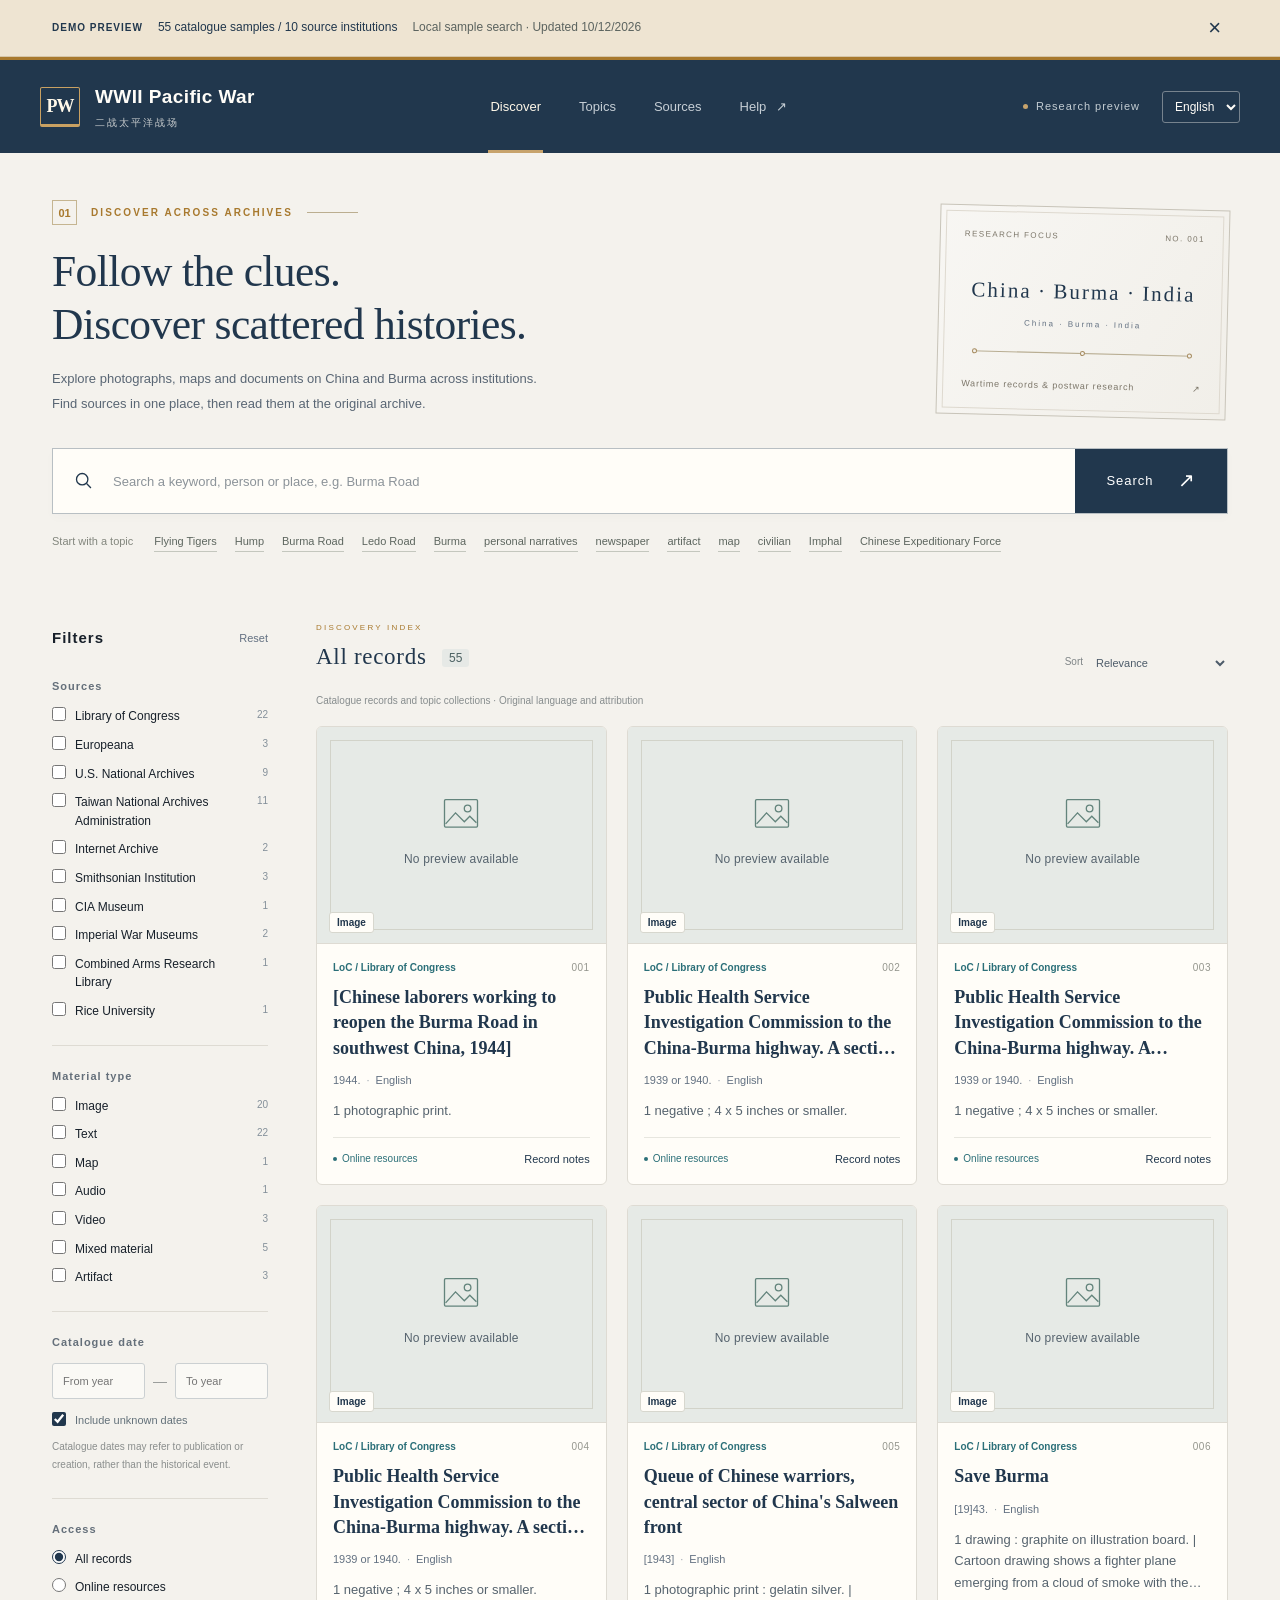
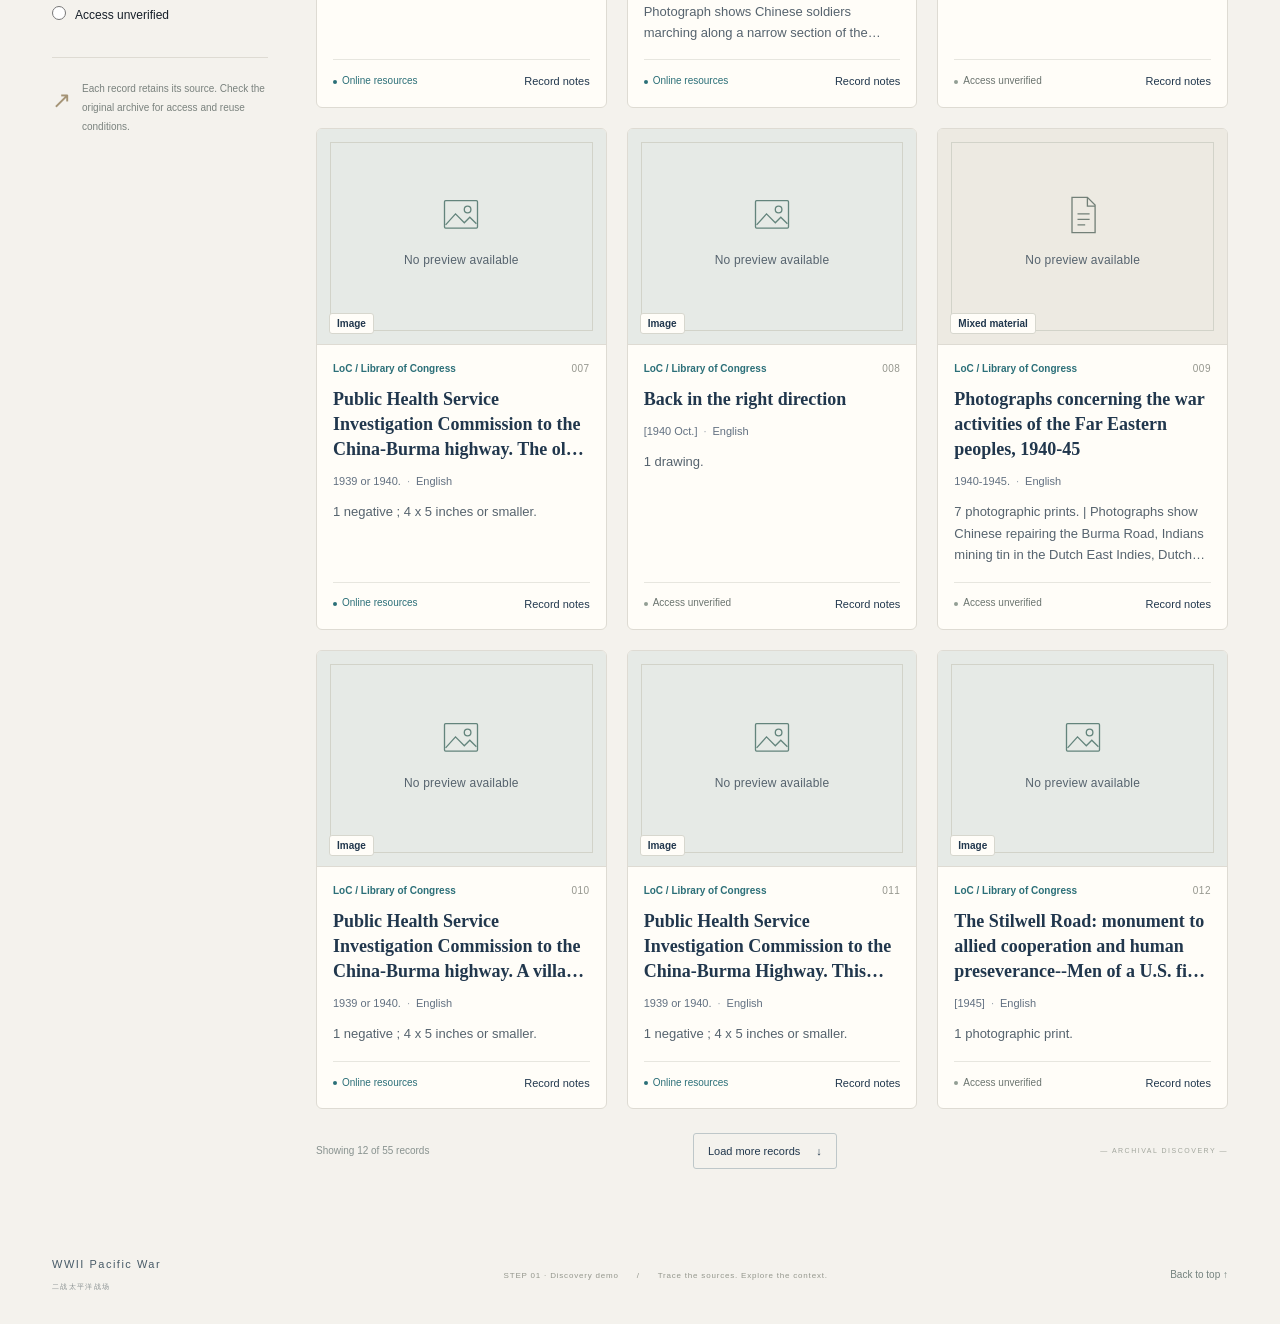
==== commit ace5aade: "Link result titles to archives and separate record notes" ====
--- a/step1/site/index.html
+++ b/step1/site/index.html
@@ -76,8 +76,8 @@
     </section>
   </main>
   <footer class="wrap footer"><div><strong>WWII Pacific War</strong><span>二战太平洋战场</span></div><p>STEP 01 · Discovery demo <span aria-hidden="true">/</span> Trace the sources. Explore the context.</p><a href="#discover">Back to top ↑</a></footer>
-  <dialog id="detail-dialog" aria-labelledby="detail-title"><div class="dialog-top"><span>CATALOGUE RECORD <span class="dialog-divider">/</span> Record details</span><button type="button" class="icon-button" id="close-detail" aria-label="Close record details">×</button></div><div id="detail-content" class="detail-content"></div></dialog>
-  <dialog id="help-dialog" aria-labelledby="help-title"><div class="dialog-top"><span>RESEARCH GUIDE <span class="dialog-divider">/</span> Help</span><button type="button" class="icon-button" id="close-help" aria-label="Close help">×</button></div><div class="detail-content help-content"><p class="eyebrow">FROM KEYWORDS TO ORIGINAL SOURCES</p><h2 id="help-title">How to use WWII Pacific War</h2><ol><li><strong>Enter a clue</strong><p>Search for titles, places or people. Preset topics expand to Chinese, English and Japanese terms, shown above the results.</p></li><li><strong>Narrow your search</strong><p>Combine sources, material types, catalogue dates and access filters. Date filters use catalogue metadata, not inferred battle dates.</p></li><li><strong>Check the original source</strong><p>Open a record to read its original description, then visit the archive to verify its content, access and reuse conditions.</p></li></ol><div class="detail-note">Search covers imported local samples, not live searches of entire collections. A keyword match does not establish historical relevance, and a catalogue record does not guarantee online full text.</div></div></dialog>
+  <dialog id="detail-dialog" aria-labelledby="detail-title"><div class="dialog-top"><span>CATALOGUE RECORD <span class="dialog-divider">/</span> Record notes</span><button type="button" class="icon-button" id="close-detail" aria-label="Close record notes">×</button></div><div id="detail-content" class="detail-content"></div></dialog>
+  <dialog id="help-dialog" aria-labelledby="help-title"><div class="dialog-top"><span>RESEARCH GUIDE <span class="dialog-divider">/</span> Help</span><button type="button" class="icon-button" id="close-help" aria-label="Close help">×</button></div><div class="detail-content help-content"><p class="eyebrow">FROM KEYWORDS TO ORIGINAL SOURCES</p><h2 id="help-title">How to use WWII Pacific War</h2><ol><li><strong>Enter a clue</strong><p>Search for titles, places or people. Preset topics expand to Chinese, English and Japanese terms, shown above the results.</p></li><li><strong>Narrow your search</strong><p>Combine sources, material types, catalogue dates and access filters. Date filters use catalogue metadata, not inferred battle dates.</p></li><li><strong>Check the original source</strong><p>Select a title or preview to open the original source in a new tab. Use Record notes to inspect metadata, provenance and retrieval information.</p></li></ol><div class="detail-note">Search covers imported local samples, not live searches of entire collections. A keyword match does not establish historical relevance, and a catalogue record does not guarantee online full text.</div></div></dialog>
   <noscript><div class="noscript-note">Enable JavaScript to search catalogue samples. / 请启用 JavaScript 以检索本地目录样本。</div></noscript>
 </body>
 </html>
--- a/step1/site/styles.css
+++ b/step1/site/styles.css
@@ -26,8 +26,8 @@
 .record-source{color:var(--teal);font-weight:600;line-height:1.5}
 .record-number{color:#95968e;font-variant-numeric:tabular-nums;letter-spacing:.5px;flex-shrink:0}
 .record-title{font:600 18px/1.4 var(--serif);color:var(--navy);margin:0 0 10px;overflow-wrap:anywhere}
-.record-title button{color:inherit;background:none;text-align:left;padding:0;font:inherit;line-height:inherit;display:-webkit-box;-webkit-line-clamp:3;-webkit-box-orient:vertical;overflow:hidden;width:100%}
-.record-title button:hover{text-decoration:underline;text-decoration-color:var(--brass);text-underline-offset:3px}
+.record-title a,.record-title>span{color:inherit;background:none;text-align:left;padding:0;font:inherit;line-height:inherit;text-decoration:none;display:-webkit-box;-webkit-line-clamp:3;-webkit-box-orient:vertical;overflow:hidden;width:100%}
+.record-title a:hover{text-decoration:underline;text-decoration-color:var(--brass);text-underline-offset:3px}
 .record-meta{display:flex;flex-wrap:wrap;gap:6px;align-items:center;color:var(--muted);font-size:11px}
 .record-meta .meta-dot{opacity:.6}
 .record-description{font-size:13px;color:#56636e;line-height:1.65;margin:11px 0 16px;display:-webkit-box;-webkit-line-clamp:3;-webkit-box-orient:vertical;overflow:hidden;overflow-wrap:anywhere}
@@ -36,7 +36,7 @@
 .access-badge:before{width:4px;height:4px;border-radius:50%;background:#929e94;content:"";flex-shrink:0}
 .access-badge.online{color:var(--teal)}
 .access-badge.online:before{background:var(--teal)}
-.record-link{color:var(--navy);text-decoration:none;font-size:11px;white-space:nowrap}
+.record-link{background:none;padding:0;color:var(--navy);text-decoration:none;font-size:11px;white-space:nowrap}
 .record-link:hover{text-decoration:underline;text-underline-offset:3px}
 @media(max-width:1100px){.results-list{grid-template-columns:repeat(2,minmax(0,1fr));gap:16px}}
 @media(max-width:540px){.results-list{grid-template-columns:1fr}.record-preview{aspect-ratio:16/10}.record-content{padding:18px}.record-title{font-size:20px}}
